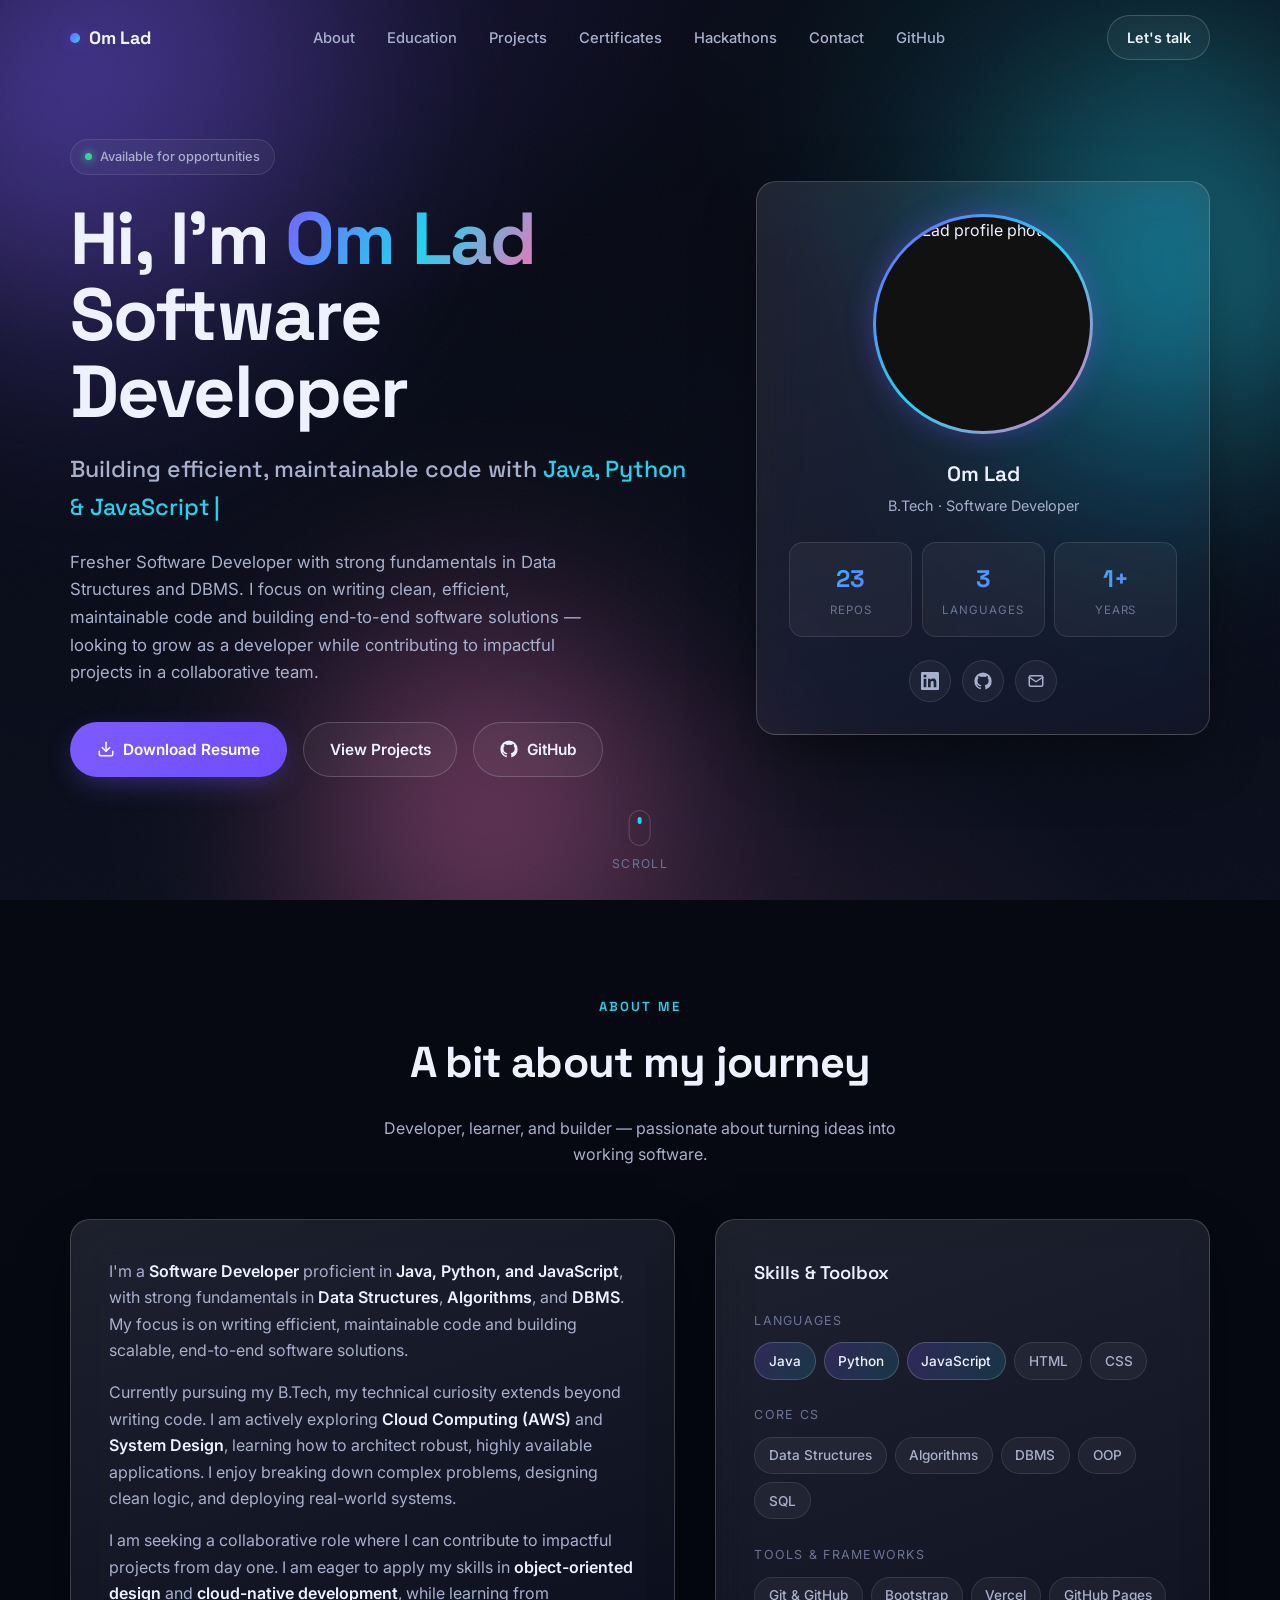
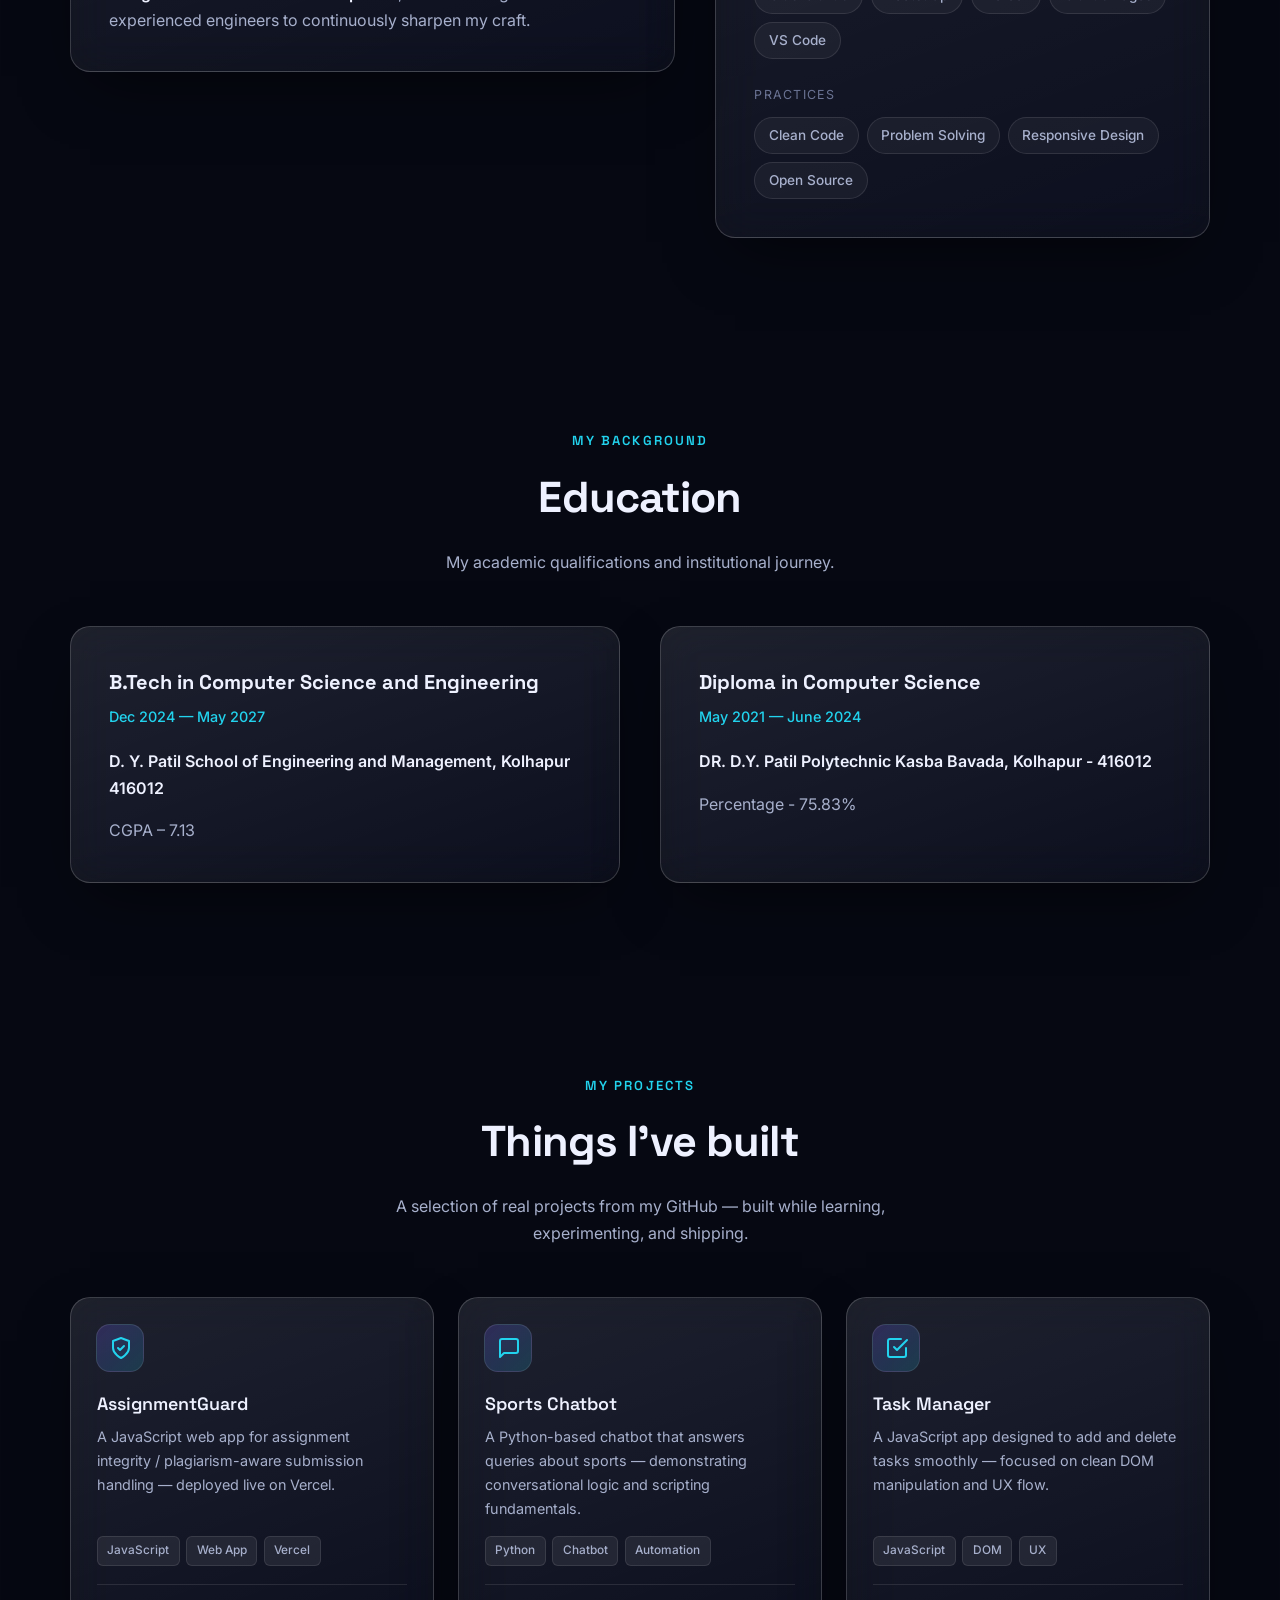
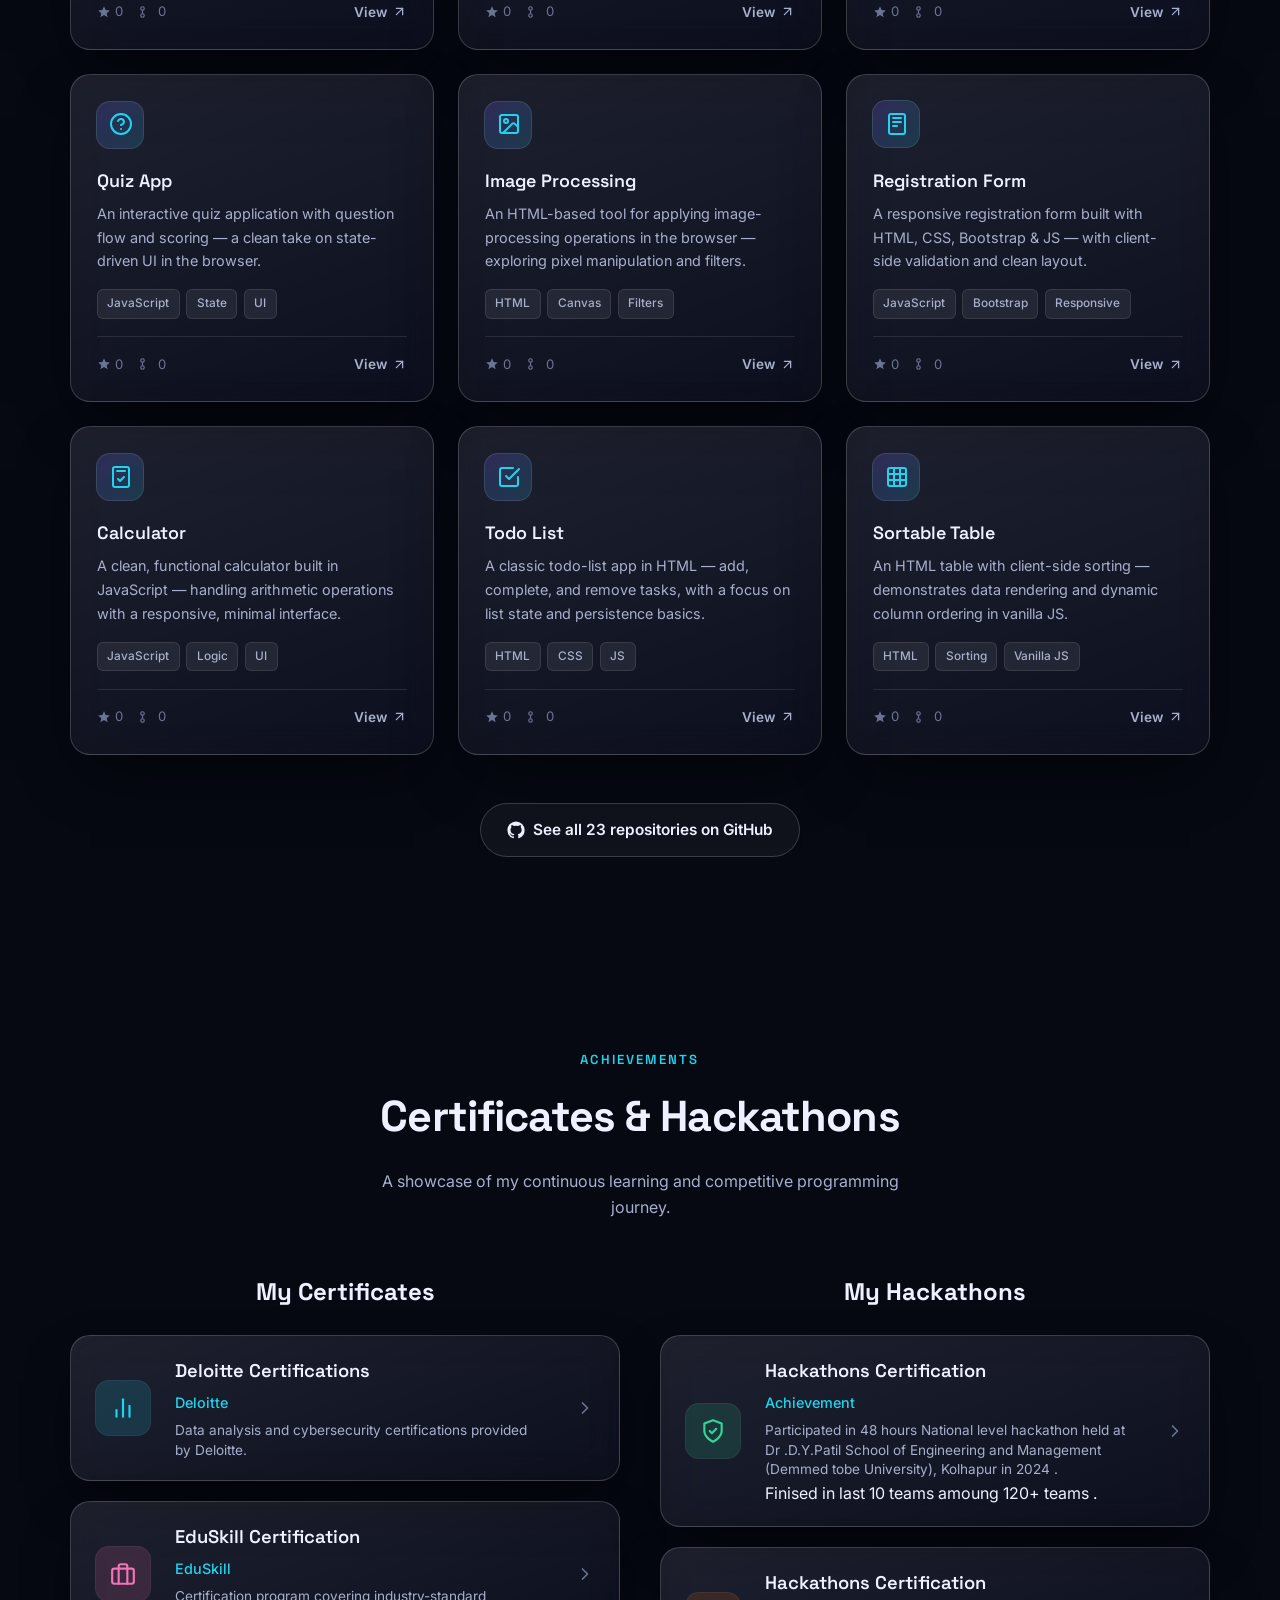
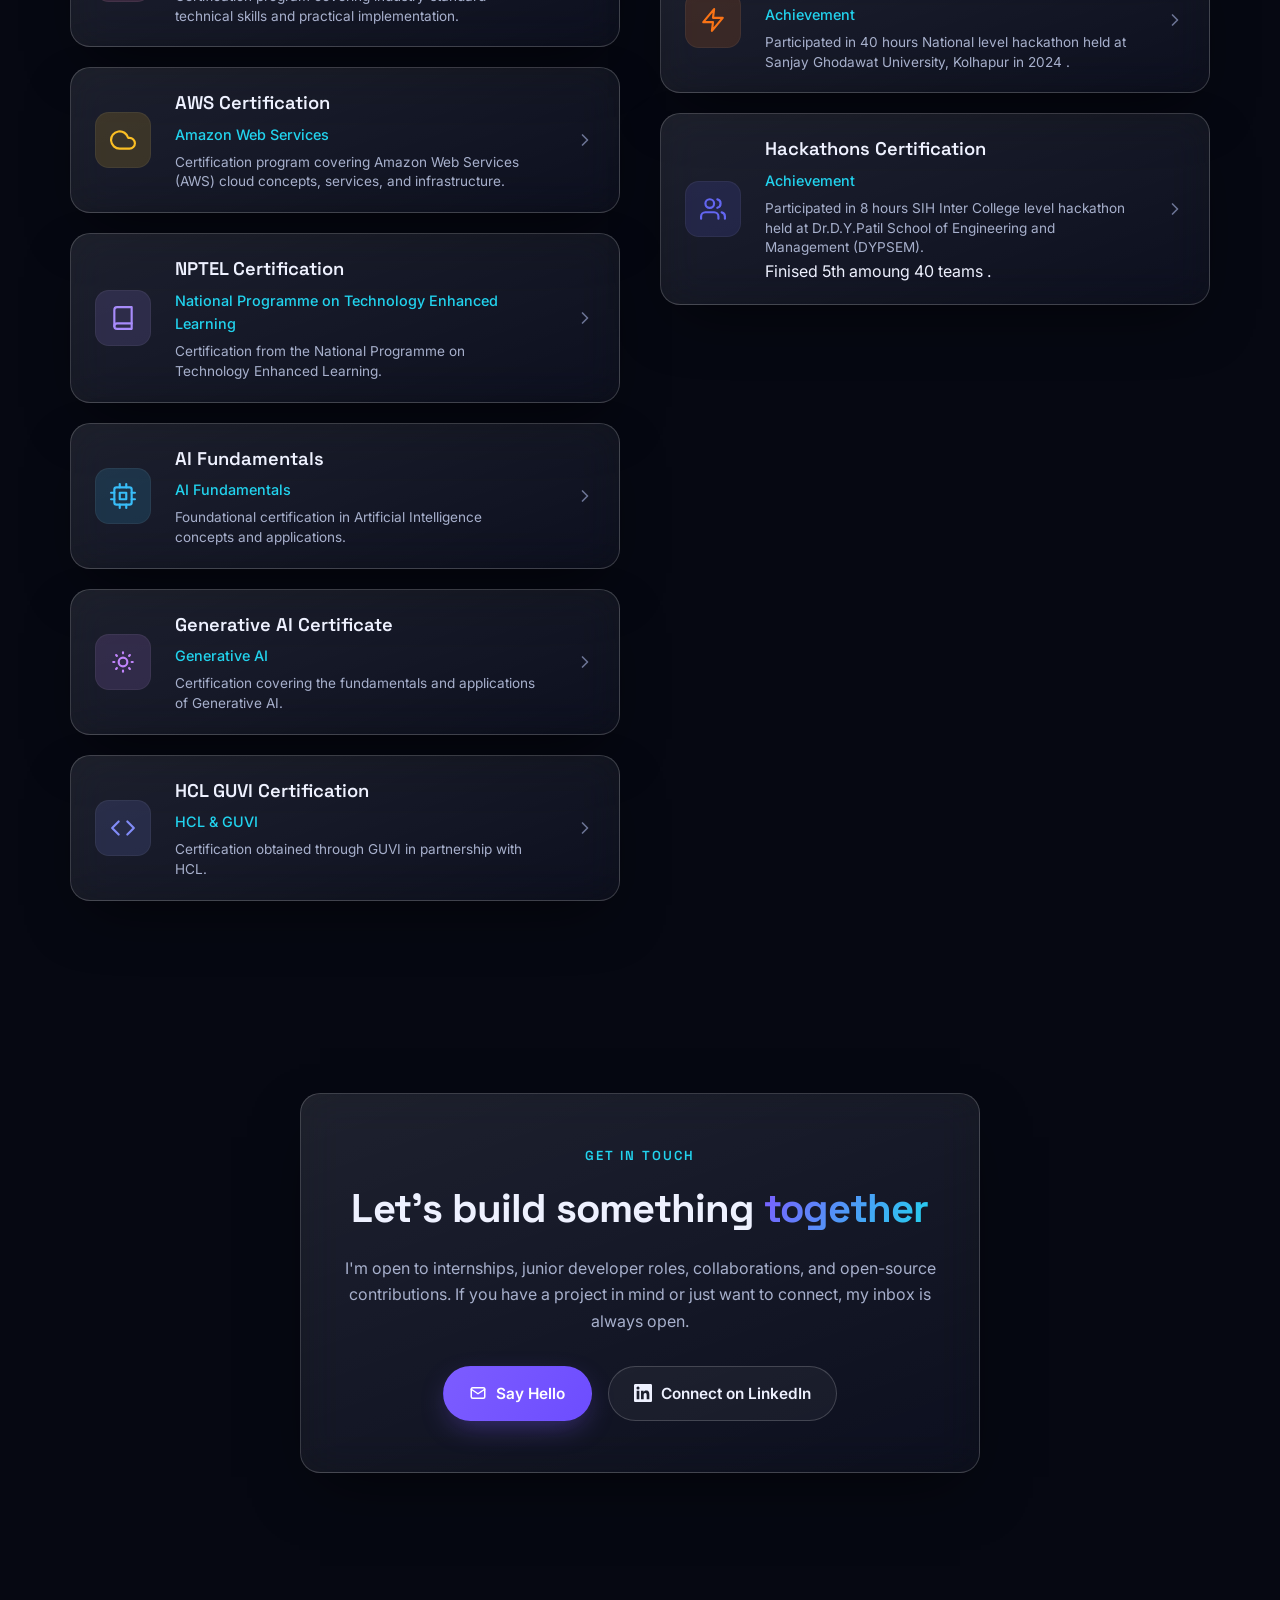
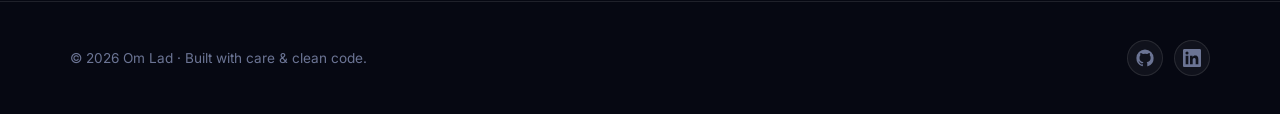
==== index.html @ 476bfa57 "Update About section with cloud and system design keywords" ====
<!DOCTYPE html>
<html lang="en">

<head>
  <meta charset="UTF-8">
  <meta name="viewport" content="width=device-width, initial-scale=1.0">
  <title>Om Lad — Software Developer</title>
  <meta name="description"
    content="Om Lad — Fresher Software Developer proficient in Java, Python, and JavaScript. Building efficient, maintainable software solutions.">
  <!-- Open Graph / Social Media Meta Tags -->
  <meta property="og:title" content="Om Lad — Software Developer">
  <meta property="og:description" content="Fresher Software Developer proficient in Java, Python, and JavaScript.">
  <meta property="og:image" content="https://raw.githubusercontent.com/omlad30/omlad30.github.io/main/preview.png">
  <meta property="og:url" content="https://omlad30.github.io">
  <meta name="twitter:card" content="summary_large_image">
  <link rel="preconnect" href="https://fonts.googleapis.com">
  <link rel="preconnect" href="https://fonts.gstatic.com" crossorigin>
  <link
    href="https://fonts.googleapis.com/css2?family=Space+Grotesk:wght@400;500;600;700&family=Inter:wght@300;400;500;600&display=swap"
    rel="stylesheet">
  <link rel="stylesheet" href="style.css">
</head>

<body>

  <div class="bg-fx" aria-hidden="true">
    <span class="blob b1"></span>
    <span class="blob b2"></span>
    <span class="blob b3"></span>
  </div>
  <div class="grain" aria-hidden="true"></div>

  <!-- ===== Nav ===== -->
  <header class="nav" id="nav">
    <div class="wrap nav-inner">
      <a href="#hero" class="brand"><span class="dot"></span>Om Lad</a>
      <nav class="links" id="navLinks">
        <a href="#about">About</a>
        <a href="#education">Education</a>
        <a href="#projects">Projects</a>
        <a href="#certificates">Certificates</a>
        <a href="#hackathons">Hackathons</a>
        <a href="#contact">Contact</a>
        <a href="https://github.com/omlad30" target="_blank" rel="noopener">GitHub</a>
      </nav>
      <a href="#contact" class="btn-resume">Let's talk</a>
      <button class="burger" id="burger" aria-label="Toggle menu" aria-expanded="false">
        <span></span><span></span><span></span>
      </button>
    </div>
  </header>

  <!-- ===== Hero ===== -->
  <section class="hero" id="hero">
    <div class="wrap hero-grid">
      <div class="hero-text reveal">
        <span class="pill"><span class="live"></span> Available for opportunities</span>
        <h1>Hi, I'm <span class="grad">Om Lad</span><br>Software Developer</h1>
        <p class="role">Building efficient, maintainable code with <span class="typed">Java, Python & JavaScript</span>
        </p>
        <p class="bio">Fresher Software Developer with strong fundamentals in Data Structures and DBMS. I focus on
          writing clean, efficient, maintainable code and building end-to-end software solutions — looking to grow as a
          developer while contributing to impactful projects in a collaborative team.</p>
        <div class="cta-row">
          <!-- Download Resume Button -->
          <a href="./images/OM LAD.pdf" download="Om_Lad_Resume.pdf" class="btn btn-primary">
            <svg viewBox="0 0 24 24" fill="none" stroke="currentColor" stroke-width="2" stroke-linecap="round"
              stroke-linejoin="round">
              <path d="M21 15v4a2 2 0 0 1-2 2H5a2 2 0 0 1-2-2v-4" />
              <polyline points="7 10 12 15 17 10" />
              <line x1="12" y1="15" x2="12" y2="3" />
            </svg>
            Download Resume
          </a>
          <a href="#projects" class="btn btn-ghost">
            View Projects
          </a>
          <a href="https://github.com/omlad30" target="_blank" rel="noopener" class="btn btn-ghost">
            <svg viewBox="0 0 24 24" fill="currentColor">
              <path
                d="M12 .5A11.5 11.5 0 0 0 .5 12 11.5 11.5 0 0 0 8.36 23c.58.1.79-.25.79-.56v-2c-3.2.7-3.88-1.37-3.88-1.37-.53-1.34-1.3-1.7-1.3-1.7-1.06-.72.08-.71.08-.71 1.17.08 1.78 1.2 1.78 1.2 1.04 1.78 2.73 1.27 3.4.97.1-.75.4-1.27.73-1.56-2.55-.29-5.24-1.28-5.24-5.7 0-1.26.45-2.29 1.2-3.1-.12-.29-.52-1.46.11-3.05 0 0 .97-.31 3.18 1.18a11 11 0 0 1 5.8 0c2.2-1.5 3.17-1.18 3.17-1.18.63 1.59.23 2.76.11 3.05.75.81 1.2 1.84 1.2 3.1 0 4.43-2.69 5.41-5.25 5.69.41.36.78 1.06.78 2.14v3.17c0 .31.21.67.8.56A11.5 11.5 0 0 0 23.5 12 11.5 11.5 0 0 0 12 .5Z" />
            </svg>
            GitHub
          </a>
        </div>
      </div>

      <div class="hero-card reveal d2">
        <div class="glass-card">
          <div class="avatar-wrap">
            <img src="https://avatars.githubusercontent.com/u/195067551?v=4" alt="Om Lad profile photo" loading="eager">
          </div>
          <div class="name">Om Lad</div>
          <div class="title">B.Tech · Software Developer</div>
          <div class="stats">
            <div class="stat">
              <div class="num">23</div>
              <div class="lbl">Repos</div>
            </div>
            <div class="stat">
              <div class="num">3</div>
              <div class="lbl">Languages</div>
            </div>
            <div class="stat">
              <div class="num">1+</div>
              <div class="lbl">Years</div>
            </div>
          </div>
          <div class="socials">
            <a class="soc" href="https://linkedin.com/in/om-lad" target="_blank" rel="noopener" aria-label="LinkedIn">
              <svg viewBox="0 0 24 24" fill="currentColor">
                <path
                  d="M20.45 20.45h-3.55v-5.57c0-1.33-.02-3.04-1.85-3.04-1.85 0-2.13 1.45-2.13 2.94v5.67H9.36V9h3.41v1.56h.05c.47-.9 1.64-1.85 3.37-1.85 3.6 0 4.27 2.37 4.27 5.45v6.29ZM5.34 7.43a2.06 2.06 0 1 1 0-4.12 2.06 2.06 0 0 1 0 4.12ZM7.12 20.45H3.56V9h3.56v11.45ZM22.22 0H1.77C.8 0 0 .78 0 1.74v20.52C0 23.22.8 24 1.77 24h20.45c.98 0 1.78-.78 1.78-1.74V1.74C24 .78 23.2 0 22.22 0Z" />
              </svg>
            </a>
            <a class="soc" href="https://github.com/omlad30" target="_blank" rel="noopener" aria-label="GitHub">
              <svg viewBox="0 0 24 24" fill="currentColor">
                <path
                  d="M12 .5A11.5 11.5 0 0 0 .5 12 11.5 11.5 0 0 0 8.36 23c.58.1.79-.25.79-.56v-2c-3.2.7-3.88-1.37-3.88-1.37-.53-1.34-1.3-1.7-1.3-1.7-1.06-.72.08-.71.08-.71 1.17.08 1.78 1.2 1.78 1.2 1.04 1.78 2.73 1.27 3.4.97.1-.75.4-1.27.73-1.56-2.55-.29-5.24-1.28-5.24-5.7 0-1.26.45-2.29 1.2-3.1-.12-.29-.52-1.46.11-3.05 0 0 .97-.31 3.18 1.18a11 11 0 0 1 5.8 0c2.2-1.5 3.17-1.18 3.17-1.18.63 1.59.23 2.76.11 3.05.75.81 1.2 1.84 1.2 3.1 0 4.43-2.69 5.41-5.25 5.69.41.36.78 1.06.78 2.14v3.17c0 .31.21.67.8.56A11.5 11.5 0 0 0 23.5 12 11.5 11.5 0 0 0 12 .5Z" />
              </svg>
            </a>
            <a class="soc" href="mailto:hello@omlad.dev" aria-label="Email">
              <svg viewBox="0 0 24 24" fill="none" stroke="currentColor" stroke-width="2" stroke-linecap="round"
                stroke-linejoin="round">
                <rect x="3" y="5" width="18" height="14" rx="2" />
                <path d="m3 7 9 6 9-6" />
              </svg>
            </a>
          </div>
        </div>
      </div>
    </div>

    <div class="scroll-cue" aria-hidden="true">
      <div class="mouse"></div>
      <span>Scroll</span>
    </div>
  </section>

  <!-- ===== About ===== -->
  <section id="about">
    <div class="wrap">
      <div class="sec-head reveal">
        <div class="sec-tag">About Me</div>
        <h2 class="sec-title">A bit about my journey</h2>
        <p class="sec-sub">Developer, learner, and builder — passionate about turning ideas into working software.</p>
      </div>
      <div class="about-grid">
        <div class="glass-card about-card reveal d1">
          <p>I'm a <strong>Software Developer</strong> proficient in <strong>Java, Python, and
              JavaScript</strong>, with strong fundamentals in <strong>Data Structures</strong>,
            <strong>Algorithms</strong>, and <strong>DBMS</strong>. My focus is on writing efficient, maintainable code
            and building scalable, end-to-end software solutions.
          </p>
          <p>Currently pursuing my B.Tech, my technical curiosity extends beyond writing code. I am actively exploring
            <strong>Cloud Computing (AWS)</strong> and <strong>System Design</strong>, learning how to architect robust,
            highly available applications. I enjoy breaking down complex problems, designing clean logic, and deploying
            real-world systems.
          </p>
          <p>I am seeking a collaborative role where I can contribute to impactful projects from day one. I am eager to
            apply my skills in <strong>object-oriented design</strong> and <strong>cloud-native development</strong>,
            while learning from experienced engineers to continuously sharpen my craft.
          </p>
        </div>
        <div class="glass-card skills-panel reveal d2">
          <h3>Skills & Toolbox</h3>
          <div class="skill-group">
            <div class="glabel">Languages</div>
            <div class="chips">
              <span class="chip hl">Java</span>
              <span class="chip hl">Python</span>
              <span class="chip hl">JavaScript</span>
              <span class="chip">HTML</span>
              <span class="chip">CSS</span>
            </div>
          </div>
          <div class="skill-group">
            <div class="glabel">Core CS</div>
            <div class="chips">
              <span class="chip">Data Structures</span>
              <span class="chip">Algorithms</span>
              <span class="chip">DBMS</span>
              <span class="chip">OOP</span>
              <span class="chip">SQL</span>
            </div>
          </div>
          <div class="skill-group">
            <div class="glabel">Tools & Frameworks</div>
            <div class="chips">
              <span class="chip">Git & GitHub</span>
              <span class="chip">Bootstrap</span>
              <span class="chip">Vercel</span>
              <span class="chip">GitHub Pages</span>
              <span class="chip">VS Code</span>
            </div>
          </div>
          <div class="skill-group">
            <div class="glabel">Practices</div>
            <div class="chips">
              <span class="chip">Clean Code</span>
              <span class="chip">Problem Solving</span>
              <span class="chip">Responsive Design</span>
              <span class="chip">Open Source</span>
            </div>
          </div>
        </div>
      </div>
    </div>
  </section>

  <!-- ===== Education ===== -->
  <section id="education">
    <div class="wrap">
      <div class="sec-head reveal">
        <div class="sec-tag">My Background</div>
        <h2 class="sec-title">Education</h2>
        <p class="sec-sub">My academic qualifications and institutional journey.</p>
      </div>
      <div class="edu-grid">
        <div class="glass-card about-card edu-card reveal d1">
          <h3>B.Tech in Computer Science and Engineering</h3>
          <div class="edu-date">Dec 2024 — May 2027</div>
          <p><strong>D. Y. Patil School of Engineering and Management, Kolhapur 416012</strong></p>
          <p>CGPA – 7.13</p>
        </div>
        <div class="glass-card about-card edu-card reveal d2">
          <h3>Diploma in Computer Science</h3>
          <div class="edu-date">May 2021 — June 2024</div>
          <p><strong>DR. D.Y. Patil Polytechnic Kasba Bavada, Kolhapur - 416012</strong></p>
          <p>Percentage - 75.83%</p>
        </div>
      </div>
    </div>
  </section>

  <!-- ===== Projects ===== -->
  <section id="projects">
    <div class="wrap">
      <div class="sec-head reveal">
        <div class="sec-tag">My Projects</div>
        <h2 class="sec-title">Things I've built</h2>
        <p class="sec-sub">A selection of real projects from my GitHub — built while learning, experimenting, and
          shipping.</p>
      </div>

      <div class="proj-grid" id="projGrid">



        <article class="glass-card proj-card reveal d2">
          <div class="proj-icon"><svg viewBox="0 0 24 24" fill="none" stroke="currentColor" stroke-width="2"
              stroke-linecap="round" stroke-linejoin="round">
              <path d="M12 22s8-4 8-10V5l-8-3-8 3v7c0 6 8 10 8 10z" />
              <path d="m9 12 2 2 4-4" />
            </svg></div>
          <h3 class="proj-name">AssignmentGuard</h3>
          <p class="proj-desc">A JavaScript web app for assignment integrity / plagiarism-aware submission handling —
            deployed live on Vercel.</p>
          <div class="proj-tags"><span class="proj-tag">JavaScript</span><span class="proj-tag">Web App</span><span
              class="proj-tag">Vercel</span></div>
          <div class="proj-foot">
            <div class="proj-meta"><span><svg viewBox="0 0 24 24" fill="currentColor">
                  <path d="M12 17.27 18.18 21l-1.64-7.03L22 9.24l-7.19-.61L12 2 9.19 8.63 2 9.24l5.46 4.73L5.82 21z" />
                </svg>0</span><span><svg viewBox="0 0 24 24" fill="none" stroke="currentColor" stroke-width="2">
                  <circle cx="6" cy="6" r="3" />
                  <circle cx="6" cy="18" r="3" />
                  <path d="M6 9v6" />
                </svg>0</span></div>
            <a class="proj-link" href="https://assignmetgurd.vercel.app/" target="_blank" rel="noopener">View <svg
                viewBox="0 0 24 24" fill="none" stroke="currentColor" stroke-width="2" stroke-linecap="round"
                stroke-linejoin="round">
                <path d="M7 17 17 7" />
                <path d="M7 7h10v10" />
              </svg></a>
          </div>
        </article>

        <article class="glass-card proj-card reveal d1">
          <div class="proj-icon"><svg viewBox="0 0 24 24" fill="none" stroke="currentColor" stroke-width="2"
              stroke-linecap="round" stroke-linejoin="round">
              <path d="M21 15a2 2 0 0 1-2 2H7l-4 4V5a2 2 0 0 1 2-2h14a2 2 0 0 1 2 2z" />
            </svg></div>
          <h3 class="proj-name">Sports Chatbot</h3>
          <p class="proj-desc">A Python-based chatbot that answers queries about sports — demonstrating conversational
            logic and scripting fundamentals.</p>
          <div class="proj-tags"><span class="proj-tag">Python</span><span class="proj-tag">Chatbot</span><span
              class="proj-tag">Automation</span></div>
          <div class="proj-foot">
            <div class="proj-meta"><span><svg viewBox="0 0 24 24" fill="currentColor">
                  <path d="M12 17.27 18.18 21l-1.64-7.03L22 9.24l-7.19-.61L12 2 9.19 8.63 2 9.24l5.46 4.73L5.82 21z" />
                </svg>0</span><span><svg viewBox="0 0 24 24" fill="none" stroke="currentColor" stroke-width="2">
                  <circle cx="6" cy="6" r="3" />
                  <circle cx="6" cy="18" r="3" />
                  <path d="M6 9v6" />
                </svg>0</span></div>
            <a class="proj-link" href="https://github.com/omlad30/Sports_Chatboat" target="_blank" rel="noopener">View
              <svg viewBox="0 0 24 24" fill="none" stroke="currentColor" stroke-width="2" stroke-linecap="round"
                stroke-linejoin="round">
                <path d="M7 17 17 7" />
                <path d="M7 7h10v10" />
              </svg></a>
          </div>
        </article>

        <article class="glass-card proj-card reveal d3">
          <div class="proj-icon"><svg viewBox="0 0 24 24" fill="none" stroke="currentColor" stroke-width="2"
              stroke-linecap="round" stroke-linejoin="round">
              <path d="M9 11l3 3L22 4" />
              <path d="M21 12v7a2 2 0 0 1-2 2H5a2 2 0 0 1-2-2V5a2 2 0 0 1 2-2h11" />
            </svg></div>
          <h3 class="proj-name">Task Manager</h3>
          <p class="proj-desc">A JavaScript app designed to add and delete tasks smoothly — focused on clean DOM
            manipulation and UX flow.</p>
          <div class="proj-tags"><span class="proj-tag">JavaScript</span><span class="proj-tag">DOM</span><span
              class="proj-tag">UX</span></div>
          <div class="proj-foot">
            <div class="proj-meta"><span><svg viewBox="0 0 24 24" fill="currentColor">
                  <path d="M12 17.27 18.18 21l-1.64-7.03L22 9.24l-7.19-.61L12 2 9.19 8.63 2 9.24l5.46 4.73L5.82 21z" />
                </svg>0</span><span><svg viewBox="0 0 24 24" fill="none" stroke="currentColor" stroke-width="2">
                  <circle cx="6" cy="6" r="3" />
                  <circle cx="6" cy="18" r="3" />
                  <path d="M6 9v6" />
                </svg>0</span></div>
            <a class="proj-link" href="https://github.com/omlad30/Task-Manager" target="_blank" rel="noopener">View <svg
                viewBox="0 0 24 24" fill="none" stroke="currentColor" stroke-width="2" stroke-linecap="round"
                stroke-linejoin="round">
                <path d="M7 17 17 7" />
                <path d="M7 7h10v10" />
              </svg></a>
          </div>
        </article>

        <article class="glass-card proj-card reveal d1">
          <div class="proj-icon"><svg viewBox="0 0 24 24" fill="none" stroke="currentColor" stroke-width="2"
              stroke-linecap="round" stroke-linejoin="round">
              <circle cx="12" cy="12" r="10" />
              <path d="M9.09 9a3 3 0 0 1 5.83 1c0 2-3 3-3 3" />
              <path d="M12 17h.01" />
            </svg></div>
          <h3 class="proj-name">Quiz App</h3>
          <p class="proj-desc">An interactive quiz application with question flow and scoring — a clean take on
            state-driven UI in the browser.</p>
          <div class="proj-tags"><span class="proj-tag">JavaScript</span><span class="proj-tag">State</span><span
              class="proj-tag">UI</span></div>
          <div class="proj-foot">
            <div class="proj-meta"><span><svg viewBox="0 0 24 24" fill="currentColor">
                  <path d="M12 17.27 18.18 21l-1.64-7.03L22 9.24l-7.19-.61L12 2 9.19 8.63 2 9.24l5.46 4.73L5.82 21z" />
                </svg>0</span><span><svg viewBox="0 0 24 24" fill="none" stroke="currentColor" stroke-width="2">
                  <circle cx="6" cy="6" r="3" />
                  <circle cx="6" cy="18" r="3" />
                  <path d="M6 9v6" />
                </svg>0</span></div>
            <a class="proj-link" href="https://github.com/omlad30/Quiz-App" target="_blank" rel="noopener">View <svg
                viewBox="0 0 24 24" fill="none" stroke="currentColor" stroke-width="2" stroke-linecap="round"
                stroke-linejoin="round">
                <path d="M7 17 17 7" />
                <path d="M7 7h10v10" />
              </svg></a>
          </div>
        </article>

        <article class="glass-card proj-card reveal d2">
          <div class="proj-icon"><svg viewBox="0 0 24 24" fill="none" stroke="currentColor" stroke-width="2"
              stroke-linecap="round" stroke-linejoin="round">
              <rect x="3" y="3" width="18" height="18" rx="2" />
              <circle cx="9" cy="9" r="2" />
              <path d="m21 15-3.09-3.09a2 2 0 0 0-2.82 0L6 21" />
            </svg></div>
          <h3 class="proj-name">Image Processing</h3>
          <p class="proj-desc">An HTML-based tool for applying image-processing operations in the browser — exploring
            pixel manipulation and filters.</p>
          <div class="proj-tags"><span class="proj-tag">HTML</span><span class="proj-tag">Canvas</span><span
              class="proj-tag">Filters</span></div>
          <div class="proj-foot">
            <div class="proj-meta"><span><svg viewBox="0 0 24 24" fill="currentColor">
                  <path d="M12 17.27 18.18 21l-1.64-7.03L22 9.24l-7.19-.61L12 2 9.19 8.63 2 9.24l5.46 4.73L5.82 21z" />
                </svg>0</span><span><svg viewBox="0 0 24 24" fill="none" stroke="currentColor" stroke-width="2">
                  <circle cx="6" cy="6" r="3" />
                  <circle cx="6" cy="18" r="3" />
                  <path d="M6 9v6" />
                </svg>0</span></div>
            <a class="proj-link" href="https://github.com/omlad30/Image-processing" target="_blank" rel="noopener">View
              <svg viewBox="0 0 24 24" fill="none" stroke="currentColor" stroke-width="2" stroke-linecap="round"
                stroke-linejoin="round">
                <path d="M7 17 17 7" />
                <path d="M7 7h10v10" />
              </svg></a>
          </div>
        </article>

        <article class="glass-card proj-card reveal d3">
          <div class="proj-icon"><svg viewBox="0 0 24 24" fill="none" stroke="currentColor" stroke-width="2"
              stroke-linecap="round" stroke-linejoin="round">
              <rect x="4" y="2" width="16" height="20" rx="2" />
              <line x1="8" y1="6" x2="16" y2="6" />
              <line x1="8" y1="10" x2="16" y2="10" />
              <line x1="8" y1="14" x2="12" y2="14" />
            </svg></div>
          <h3 class="proj-name">Registration Form</h3>
          <p class="proj-desc">A responsive registration form built with HTML, CSS, Bootstrap & JS — with client-side
            validation and clean layout.</p>
          <div class="proj-tags"><span class="proj-tag">JavaScript</span><span class="proj-tag">Bootstrap</span><span
              class="proj-tag">Responsive</span></div>
          <div class="proj-foot">
            <div class="proj-meta"><span><svg viewBox="0 0 24 24" fill="currentColor">
                  <path d="M12 17.27 18.18 21l-1.64-7.03L22 9.24l-7.19-.61L12 2 9.19 8.63 2 9.24l5.46 4.73L5.82 21z" />
                </svg>0</span><span><svg viewBox="0 0 24 24" fill="none" stroke="currentColor" stroke-width="2">
                  <circle cx="6" cy="6" r="3" />
                  <circle cx="6" cy="18" r="3" />
                  <path d="M6 9v6" />
                </svg>0</span></div>
            <a class="proj-link" href="https://github.com/omlad30/-Registration-Form" target="_blank"
              rel="noopener">View <svg viewBox="0 0 24 24" fill="none" stroke="currentColor" stroke-width="2"
                stroke-linecap="round" stroke-linejoin="round">
                <path d="M7 17 17 7" />
                <path d="M7 7h10v10" />
              </svg></a>
          </div>
        </article>

        <article class="glass-card proj-card reveal d1">
          <div class="proj-icon"><svg viewBox="0 0 24 24" fill="none" stroke="currentColor" stroke-width="2"
              stroke-linecap="round" stroke-linejoin="round">
              <rect x="4" y="2" width="16" height="20" rx="2" />
              <line x1="8" y1="6" x2="16" y2="6" />
              <path d="M9 14l2 2 4-4" />
            </svg></div>
          <h3 class="proj-name">Calculator</h3>
          <p class="proj-desc">A clean, functional calculator built in JavaScript — handling arithmetic operations with
            a responsive, minimal interface.</p>
          <div class="proj-tags"><span class="proj-tag">JavaScript</span><span class="proj-tag">Logic</span><span
              class="proj-tag">UI</span></div>
          <div class="proj-foot">
            <div class="proj-meta"><span><svg viewBox="0 0 24 24" fill="currentColor">
                  <path d="M12 17.27 18.18 21l-1.64-7.03L22 9.24l-7.19-.61L12 2 9.19 8.63 2 9.24l5.46 4.73L5.82 21z" />
                </svg>0</span><span><svg viewBox="0 0 24 24" fill="none" stroke="currentColor" stroke-width="2">
                  <circle cx="6" cy="6" r="3" />
                  <circle cx="6" cy="18" r="3" />
                  <path d="M6 9v6" />
                </svg>0</span></div>
            <a class="proj-link" href="https://github.com/omlad30/Calculator" target="_blank" rel="noopener">View <svg
                viewBox="0 0 24 24" fill="none" stroke="currentColor" stroke-width="2" stroke-linecap="round"
                stroke-linejoin="round">
                <path d="M7 17 17 7" />
                <path d="M7 7h10v10" />
              </svg></a>
          </div>
        </article>

        <article class="glass-card proj-card reveal d2">
          <div class="proj-icon"><svg viewBox="0 0 24 24" fill="none" stroke="currentColor" stroke-width="2"
              stroke-linecap="round" stroke-linejoin="round">
              <path d="M9 11l3 3L22 4" />
              <path d="M21 12v7a2 2 0 0 1-2 2H5a2 2 0 0 1-2-2V5a2 2 0 0 1 2-2h11" />
            </svg></div>
          <h3 class="proj-name">Todo List</h3>
          <p class="proj-desc">A classic todo-list app in HTML — add, complete, and remove tasks, with a focus on list
            state and persistence basics.</p>
          <div class="proj-tags"><span class="proj-tag">HTML</span><span class="proj-tag">CSS</span><span
              class="proj-tag">JS</span></div>
          <div class="proj-foot">
            <div class="proj-meta"><span><svg viewBox="0 0 24 24" fill="currentColor">
                  <path d="M12 17.27 18.18 21l-1.64-7.03L22 9.24l-7.19-.61L12 2 9.19 8.63 2 9.24l5.46 4.73L5.82 21z" />
                </svg>0</span><span><svg viewBox="0 0 24 24" fill="none" stroke="currentColor" stroke-width="2">
                  <circle cx="6" cy="6" r="3" />
                  <circle cx="6" cy="18" r="3" />
                  <path d="M6 9v6" />
                </svg>0</span></div>
            <a class="proj-link" href="https://github.com/omlad30/Todo-List" target="_blank" rel="noopener">View <svg
                viewBox="0 0 24 24" fill="none" stroke="currentColor" stroke-width="2" stroke-linecap="round"
                stroke-linejoin="round">
                <path d="M7 17 17 7" />
                <path d="M7 7h10v10" />
              </svg></a>
          </div>
        </article>

        <article class="glass-card proj-card reveal d3">
          <div class="proj-icon"><svg viewBox="0 0 24 24" fill="none" stroke="currentColor" stroke-width="2"
              stroke-linecap="round" stroke-linejoin="round">
              <rect x="3" y="3" width="18" height="18" rx="2" />
              <path d="M3 9h18" />
              <path d="M3 15h18" />
              <path d="M9 3v18" />
              <path d="M15 3v18" />
            </svg></div>
          <h3 class="proj-name">Sortable Table</h3>
          <p class="proj-desc">An HTML table with client-side sorting — demonstrates data rendering and dynamic column
            ordering in vanilla JS.</p>
          <div class="proj-tags"><span class="proj-tag">HTML</span><span class="proj-tag">Sorting</span><span
              class="proj-tag">Vanilla JS</span></div>
          <div class="proj-foot">
            <div class="proj-meta"><span><svg viewBox="0 0 24 24" fill="currentColor">
                  <path d="M12 17.27 18.18 21l-1.64-7.03L22 9.24l-7.19-.61L12 2 9.19 8.63 2 9.24l5.46 4.73L5.82 21z" />
                </svg>0</span><span><svg viewBox="0 0 24 24" fill="none" stroke="currentColor" stroke-width="2">
                  <circle cx="6" cy="6" r="3" />
                  <circle cx="6" cy="18" r="3" />
                  <path d="M6 9v6" />
                </svg>0</span></div>
            <a class="proj-link" href="https://github.com/omlad30/Table" target="_blank" rel="noopener">View <svg
                viewBox="0 0 24 24" fill="none" stroke="currentColor" stroke-width="2" stroke-linecap="round"
                stroke-linejoin="round">
                <path d="M7 17 17 7" />
                <path d="M7 7h10v10" />
              </svg></a>
          </div>
        </article>

      </div>

      <div class="more-cta reveal">
        <a href="https://github.com/omlad30?tab=repositories" target="_blank" rel="noopener" class="btn btn-ghost">
          <svg viewBox="0 0 24 24" fill="currentColor">
            <path
              d="M12 .5A11.5 11.5 0 0 0 .5 12 11.5 11.5 0 0 0 8.36 23c.58.1.79-.25.79-.56v-2c-3.2.7-3.88-1.37-3.88-1.37-.53-1.34-1.3-1.7-1.3-1.7-1.06-.72.08-.71.08-.71 1.17.08 1.78 1.2 1.78 1.2 1.04 1.78 2.73 1.27 3.4.97.1-.75.4-1.27.73-1.56-2.55-.29-5.24-1.28-5.24-5.7 0-1.26.45-2.29 1.2-3.1-.12-.29-.52-1.46.11-3.05 0 0 .97-.31 3.18 1.18a11 11 0 0 1 5.8 0c2.2-1.5 3.17-1.18 3.17-1.18.63 1.59.23 2.76.11 3.05.75.81 1.2 1.84 1.2 3.1 0 4.43-2.69 5.41-5.25 5.69.41.36.78 1.06.78 2.14v3.17c0 .31.21.67.8.56A11.5 11.5 0 0 0 23.5 12 11.5 11.5 0 0 0 12 .5Z" />
          </svg>
          See all 23 repositories on GitHub
        </a>
      </div>
    </div>
  </section>

  <!-- ===== Achievements ===== -->
  <section id="achievements">
    <div class="wrap">
      <div class="sec-head reveal">
        <div class="sec-tag">Achievements</div>
        <h2 class="sec-title">Certificates & <span class="grad">Hackathons</span></h2>
        <p class="sec-sub">A showcase of my continuous learning and competitive programming journey.</p>
      </div>

      <div class="edu-grid">

        <!-- Certificates Column -->
        <div id="certificates">
          <h3
            style="font-family: var(--font-display); font-size: 1.5rem; margin-bottom: 1.5rem; color: var(--text); text-align: center;">
            My Certificates</h3>
          <div class="cert-list" id="certGrid" style="max-width: 100%;">

            <div class="cert-card glass-card reveal d1" data-title="Deloitte Certifications"
              data-src="images/Deloitte.png,images/Deloitte-Cyber.png">
              <div class="cert-icon-wrap" style="--icon-bg: rgba(34, 211, 238, 0.15); --icon-color: #22d3ee;">
                <svg viewBox="0 0 24 24" fill="none" stroke="currentColor" stroke-width="2" stroke-linecap="round"
                  stroke-linejoin="round">
                  <line x1="18" y1="20" x2="18" y2="10"></line>
                  <line x1="12" y1="20" x2="12" y2="4"></line>
                  <line x1="6" y1="20" x2="6" y2="14"></line>
                </svg>
              </div>
              <div class="cert-info">
                <h3 class="cert-name">Deloitte Certifications</h3>
                <div class="cert-issuer">Deloitte</div>
                <p class="cert-description">Data analysis and cybersecurity certifications provided by Deloitte.</p>
              </div>
              <div class="cert-action">
                <svg viewBox="0 0 24 24" fill="none" stroke="currentColor" stroke-width="2" stroke-linecap="round"
                  stroke-linejoin="round">
                  <polyline points="9 18 15 12 9 6"></polyline>
                </svg>
              </div>
            </div>

            <div class="cert-card glass-card reveal d2" data-title="EduSkill Certification"
              data-src="images/Eduskill.png">
              <div class="cert-icon-wrap" style="--icon-bg: rgba(244, 114, 182, 0.15); --icon-color: #f472b6;">
                <svg viewBox="0 0 24 24" fill="none" stroke="currentColor" stroke-width="2" stroke-linecap="round"
                  stroke-linejoin="round">
                  <rect x="2" y="7" width="20" height="14" rx="2" ry="2"></rect>
                  <path d="M16 21V5a2 2 0 0 0-2-2h-4a2 2 0 0 0-2 2v16"></path>
                </svg>
              </div>
              <div class="cert-info">
                <h3 class="cert-name">EduSkill Certification</h3>
                <div class="cert-issuer">EduSkill</div>
                <p class="cert-description">Certification program covering industry-standard technical skills and
                  practical
                  implementation.</p>
              </div>
              <div class="cert-action">
                <svg viewBox="0 0 24 24" fill="none" stroke="currentColor" stroke-width="2" stroke-linecap="round"
                  stroke-linejoin="round">
                  <polyline points="9 18 15 12 9 6"></polyline>
                </svg>
              </div>
            </div>

            <div class="cert-card glass-card reveal d3" data-title="AWS Certification" data-src="images/AWS.png">
              <div class="cert-icon-wrap" style="--icon-bg: rgba(251, 191, 36, 0.15); --icon-color: #fbbf24;">
                <svg viewBox="0 0 24 24" fill="none" stroke="currentColor" stroke-width="2" stroke-linecap="round"
                  stroke-linejoin="round">
                  <path d="M18 10h-1.26A8 8 0 1 0 9 20h9a5 5 0 0 0 0-10z"></path>
                </svg>
              </div>
              <div class="cert-info">
                <h3 class="cert-name">AWS Certification</h3>
                <div class="cert-issuer">Amazon Web Services</div>
                <p class="cert-description">Certification program covering Amazon Web Services (AWS) cloud concepts,
                  services, and infrastructure.</p>
              </div>
              <div class="cert-action">
                <svg viewBox="0 0 24 24" fill="none" stroke="currentColor" stroke-width="2" stroke-linecap="round"
                  stroke-linejoin="round">
                  <polyline points="9 18 15 12 9 6"></polyline>
                </svg>
              </div>
            </div>

            <div class="cert-card glass-card reveal d1" data-title="NPTEL Certification" data-src="images/NPTL.png">
              <div class="cert-icon-wrap" style="--icon-bg: rgba(167, 139, 250, 0.15); --icon-color: #a78bfa;">
                <svg viewBox="0 0 24 24" fill="none" stroke="currentColor" stroke-width="2" stroke-linecap="round"
                  stroke-linejoin="round">
                  <path d="M4 19.5A2.5 2.5 0 0 1 6.5 17H20"></path>
                  <path d="M6.5 2H20v20H6.5A2.5 2.5 0 0 1 4 19.5v-15A2.5 2.5 0 0 1 6.5 2z"></path>
                </svg>
              </div>
              <div class="cert-info">
                <h3 class="cert-name">NPTEL Certification</h3>
                <div class="cert-issuer">National Programme on Technology Enhanced Learning</div>
                <p class="cert-description">Certification from the National Programme on Technology Enhanced Learning.
                </p>
              </div>
              <div class="cert-action">
                <svg viewBox="0 0 24 24" fill="none" stroke="currentColor" stroke-width="2" stroke-linecap="round"
                  stroke-linejoin="round">
                  <polyline points="9 18 15 12 9 6"></polyline>
                </svg>
              </div>
            </div>

            <div class="cert-card glass-card reveal d2" data-title="AI Fundamentals"
              data-src="images/artificial-intelligence-fundamentals.png">
              <div class="cert-icon-wrap" style="--icon-bg: rgba(56, 189, 248, 0.15); --icon-color: #38bdf8;">
                <svg viewBox="0 0 24 24" fill="none" stroke="currentColor" stroke-width="2" stroke-linecap="round"
                  stroke-linejoin="round">
                  <rect x="4" y="4" width="16" height="16" rx="2" ry="2"></rect>
                  <rect x="9" y="9" width="6" height="6"></rect>
                  <line x1="9" y1="1" x2="9" y2="4"></line>
                  <line x1="15" y1="1" x2="15" y2="4"></line>
                  <line x1="9" y1="20" x2="9" y2="23"></line>
                  <line x1="15" y1="20" x2="15" y2="23"></line>
                  <line x1="20" y1="9" x2="23" y2="9"></line>
                  <line x1="20" y1="15" x2="23" y2="15"></line>
                  <line x1="1" y1="9" x2="4" y2="9"></line>
                  <line x1="1" y1="15" x2="4" y2="15"></line>
                </svg>
              </div>
              <div class="cert-info">
                <h3 class="cert-name">AI Fundamentals</h3>
                <div class="cert-issuer">AI Fundamentals</div>
                <p class="cert-description">Foundational certification in Artificial Intelligence concepts and
                  applications.
                </p>
              </div>
              <div class="cert-action">
                <svg viewBox="0 0 24 24" fill="none" stroke="currentColor" stroke-width="2" stroke-linecap="round"
                  stroke-linejoin="round">
                  <polyline points="9 18 15 12 9 6"></polyline>
                </svg>
              </div>
            </div>

            <div class="cert-card glass-card reveal d1" data-title="Generative AI Certificate"
              data-src="images/GEN-AI.png">
              <div class="cert-icon-wrap" style="--icon-bg: rgba(192, 132, 252, 0.15); --icon-color: #c084fc;">
                <svg viewBox="0 0 24 24" fill="none" stroke="currentColor" stroke-width="2" stroke-linecap="round"
                  stroke-linejoin="round">
                  <path
                    d="M12 3v1m0 16v1m9-9h-1M4 12H3m15.364-6.364l-.707.707M6.343 17.657l-.707.707m0-12.728l.707.707m11.314 11.314l.707.707M12 8a4 4 0 1 0 0 8 4 4 0 0 0 0-8z">
                  </path>
                </svg>
              </div>
              <div class="cert-info">
                <h3 class="cert-name">Generative AI Certificate</h3>
                <div class="cert-issuer">Generative AI</div>
                <p class="cert-description">Certification covering the fundamentals and applications of Generative AI.
                </p>
              </div>
              <div class="cert-action">
                <svg viewBox="0 0 24 24" fill="none" stroke="currentColor" stroke-width="2" stroke-linecap="round"
                  stroke-linejoin="round">
                  <polyline points="9 18 15 12 9 6"></polyline>
                </svg>
              </div>
            </div>

            <div class="cert-card glass-card reveal d3" data-title="HCL GUVI Certification"
              data-src="images/HCL%20GUVI%20Certification%20-%20vT817l6d18uG7b8519%20(1).png">
              <div class="cert-icon-wrap" style="--icon-bg: rgba(129, 140, 248, 0.15); --icon-color: #818cf8;">
                <svg viewBox="0 0 24 24" fill="none" stroke="currentColor" stroke-width="2" stroke-linecap="round"
                  stroke-linejoin="round">
                  <polyline points="16 18 22 12 16 6"></polyline>
                  <polyline points="8 6 2 12 8 18"></polyline>
                </svg>
              </div>
              <div class="cert-info">
                <h3 class="cert-name">HCL GUVI Certification</h3>
                <div class="cert-issuer">HCL & GUVI</div>
                <p class="cert-description">Certification obtained through GUVI in partnership with HCL.</p>
              </div>
              <div class="cert-action">
                <svg viewBox="0 0 24 24" fill="none" stroke="currentColor" stroke-width="2" stroke-linecap="round"
                  stroke-linejoin="round">
                  <polyline points="9 18 15 12 9 6"></polyline>
                </svg>
              </div>
            </div>

          </div>
        </div>

        <!-- Hackathons Column -->
        <div id="hackathons">
          <h3
            style="font-family: var(--font-display); font-size: 1.5rem; margin-bottom: 1.5rem; color: var(--text); text-align: center;">
            My Hackathons</h3>
          <div class="cert-list" id="hackathonGrid" style="max-width: 100%;">
            <div class="cert-card glass-card reveal d1" data-title="Hackathons Certification" data-src="images/">
              <div class="cert-icon-wrap" style="--icon-bg: rgba(52, 211, 153, 0.15); --icon-color: #34d399;">
                <svg viewBox="0 0 24 24" fill="none" stroke="currentColor" stroke-width="2" stroke-linecap="round"
                  stroke-linejoin="round">
                  <path d="M12 22s8-4 8-10V5l-8-3-8 3v7c0 6 8 10 8 10z"></path>
                  <path d="m9 12 2 2 4-4"></path>
                </svg>
              </div>
              <div class="cert-info">
                <h3 class="cert-name">Hackathons Certification</h3>
                <div class="cert-issuer">Achievement</div>
                <p class="cert-description">Participated in 48 hours National level hackathon held at Dr .D.Y.Patil
                  School of Engineering and Management
                  (Demmed tobe University), Kolhapur in 2024 .</p>
                <p>Finised in last 10 teams amoung 120+ teams .</p>
              </div>
              <div class="cert-action">
                <svg viewBox="0 0 24 24" fill="none" stroke="currentColor" stroke-width="2" stroke-linecap="round"
                  stroke-linejoin="round">
                  <polyline points="9 18 15 12 9 6"></polyline>
                </svg>
              </div>
            </div>


            <div class="cert-card glass-card reveal d1" data-title="Hackathons Certification"
              data-src="images/prabal.pdf">
              <div class="cert-icon-wrap" style="--icon-bg: rgba(249, 115, 22, 0.15); --icon-color: #f97316;">
                <svg viewBox="0 0 24 24" fill="none" stroke="currentColor" stroke-width="2" stroke-linecap="round"
                  stroke-linejoin="round">
                  <polygon points="13 2 3 14 12 14 11 22 21 10 12 10 13 2"></polygon>
                </svg>
              </div>
              <div class="cert-info">
                <h3 class="cert-name">Hackathons Certification</h3>
                <div class="cert-issuer">Achievement</div>
                <p class="cert-description">Participated in 40 hours National level hackathon held at Sanjay Ghodawat
                  University, Kolhapur in 2024 .</p>
              </div>
              <div class="cert-action">
                <svg viewBox="0 0 24 24" fill="none" stroke="currentColor" stroke-width="2" stroke-linecap="round"
                  stroke-linejoin="round">
                  <polyline points="9 18 15 12 9 6"></polyline>
                </svg>
              </div>
            </div>

            <div class="cert-card glass-card reveal d1" data-title="Hackathons Certification" data-src="images/">
              <div class="cert-icon-wrap" style="--icon-bg: rgba(99, 102, 241, 0.15); --icon-color: #6366f1;">
                <svg viewBox="0 0 24 24" fill="none" stroke="currentColor" stroke-width="2" stroke-linecap="round"
                  stroke-linejoin="round">
                  <path d="M17 21v-2a4 4 0 0 0-4-4H5a4 4 0 0 0-4 4v2"></path>
                  <circle cx="9" cy="7" r="4"></circle>
                  <path d="M23 21v-2a4 4 0 0 0-3-3.87"></path>
                  <path d="M16 3.13a4 4 0 0 1 0 7.75"></path>
                </svg>
              </div>
              <div class="cert-info">
                <h3 class="cert-name">Hackathons Certification</h3>
                <div class="cert-issuer">Achievement</div>
                <p class="cert-description">Participated in 8 hours SIH Inter College level hackathon held at
                  Dr.D.Y.Patil
                  School of Engineering and Management (DYPSEM).</p>
                <p>Finised 5th amoung 40 teams .</p>
              </div>
              <div class="cert-action">
                <svg viewBox="0 0 24 24" fill="none" stroke="currentColor" stroke-width="2" stroke-linecap="round"
                  stroke-linejoin="round">
                  <polyline points="9 18 15 12 9 6"></polyline>
                </svg>
              </div>
            </div>

          </div>
        </div>

      </div>
    </div>
  </section>

  <!-- ===== Contact ===== -->
  <section id="contact" class="contact">
    <div class="wrap">
      <div class="glass-card reveal">
        <div class="sec-tag">Get In Touch</div>
        <h2>Let's build something <span class="grad">together</span></h2>
        <p>I'm open to internships, junior developer roles, collaborations, and open-source contributions. If you have a
          project in mind or just want to connect, my inbox is always open.</p>
        <div class="cta-row">
          <a href="mailto:hello@omlad.dev" class="btn btn-primary">
            <svg viewBox="0 0 24 24" fill="none" stroke="currentColor" stroke-width="2" stroke-linecap="round"
              stroke-linejoin="round">
              <rect x="3" y="5" width="18" height="14" rx="2" />
              <path d="m3 7 9 6 9-6" />
            </svg>
            Say Hello
          </a>
          <a href="https://linkedin.com/in/om-lad" target="_blank" rel="noopener" class="btn btn-ghost">
            <svg viewBox="0 0 24 24" fill="currentColor">
              <path
                d="M20.45 20.45h-3.55v-5.57c0-1.33-.02-3.04-1.85-3.04-1.85 0-2.13 1.45-2.13 2.94v5.67H9.36V9h3.41v1.56h.05c.47-.9 1.64-1.85 3.37-1.85 3.6 0 4.27 2.37 4.27 5.45v6.29ZM5.34 7.43a2.06 2.06 0 1 1 0-4.12 2.06 2.06 0 0 1 0 4.12ZM7.12 20.45H3.56V9h3.56v11.45ZM22.22 0H1.77C.8 0 0 .78 0 1.74v20.52C0 23.22.8 24 1.77 24h20.45c.98 0 1.78-.78 1.78-1.74V1.74C24 .78 23.2 0 22.22 0Z" />
            </svg>
            Connect on LinkedIn
          </a>
        </div>
      </div>
    </div>
  </section>

  <!-- ===== Footer ===== -->
  <footer>
    <div class="wrap foot-inner">
      <div>© <span id="year"></span> Om Lad · Built with care & clean code.</div>
      <div class="foot-links">
        <a class="soc" href="https://github.com/omlad30" target="_blank" rel="noopener" aria-label="GitHub">
          <svg viewBox="0 0 24 24" fill="currentColor">
            <path
              d="M12 .5A11.5 11.5 0 0 0 .5 12 11.5 11.5 0 0 0 8.36 23c.58.1.79-.25.79-.56v-2c-3.2.7-3.88-1.37-3.88-1.37-.53-1.34-1.3-1.7-1.3-1.7-1.06-.72.08-.71.08-.71 1.17.08 1.78 1.2 1.78 1.2 1.04 1.78 2.73 1.27 3.4.97.1-.75.4-1.27.73-1.56-2.55-.29-5.24-1.28-5.24-5.7 0-1.26.45-2.29 1.2-3.1-.12-.29-.52-1.46.11-3.05 0 0 .97-.31 3.18 1.18a11 11 0 0 1 5.8 0c2.2-1.5 3.17-1.18 3.17-1.18.63 1.59.23 2.76.11 3.05.75.81 1.2 1.84 1.2 3.1 0 4.43-2.69 5.41-5.25 5.69.41.36.78 1.06.78 2.14v3.17c0 .31.21.67.8.56A11.5 11.5 0 0 0 23.5 12 11.5 11.5 0 0 0 12 .5Z" />
          </svg>
        </a>
        <a class="soc"
          href="https://www.linkedin.com/in/om-lad-ba0306325?utm_source=share_via&utm_content=profile&utm_medium=member_android"
          target="_blank" rel="noopener" aria-label="LinkedIn">
          <svg viewBox="0 0 24 24" fill="currentColor">
            <path
              d="M20.45 20.45h-3.55v-5.57c0-1.33-.02-3.04-1.85-3.04-1.85 0-2.13 1.45-2.13 2.94v5.67H9.36V9h3.41v1.56h.05c.47-.9 1.64-1.85 3.37-1.85 3.6 0 4.27 2.37 4.27 5.45v6.29ZM5.34 7.43a2.06 2.06 0 1 1 0-4.12 2.06 2.06 0 0 1 0 4.12ZM7.12 20.45H3.56V9h3.56v11.45ZM22.22 0H1.77C.8 0 0 .78 0 1.74v20.52C0 23.22.8 24 1.77 24h20.45c.98 0 1.78-.78 1.78-1.74V1.74C24 .78 23.2 0 22.22 0Z" />
          </svg>
        </a>
      </div>
    </div>
  </footer>

  <!-- Certificate Modal -->
  <div class="cert-modal" id="certModal" aria-hidden="true">
    <div class="cert-modal-overlay" id="certModalOverlay"></div>
    <div class="cert-modal-container">
      <div class="cert-modal-header">
        <h3 class="cert-modal-title" id="certModalTitle">Certificate Title</h3>
        <button class="cert-close-btn" id="certCloseBtn" aria-label="Close modal">&times;</button>
      </div>
      <div class="cert-modal-body" id="certModalBody">
        <!-- Content will be injected dynamically -->
      </div>
    </div>
  </div>

  <script>
    // Year
    document.getElementById('year').textContent = new Date().getFullYear();

    // Nav scroll style
    const nav = document.getElementById('nav');
    const onScroll = () => nav.classList.toggle('scrolled', window.scrollY > 30);
    window.addEventListener('scroll', onScroll, { passive: true });
    onScroll();

    // Mobile menu
    const burger = document.getElementById('burger');
    const links = document.getElementById('navLinks');
    const closeMenu = () => { links.classList.remove('open'); burger.classList.remove('open'); burger.setAttribute('aria-expanded', 'false'); };
    burger.addEventListener('click', () => {
      const open = links.classList.toggle('open');
      burger.classList.toggle('open', open);
      burger.setAttribute('aria-expanded', open ? 'true' : 'false');
    });
    links.querySelectorAll('a').forEach(a => a.addEventListener('click', closeMenu));

    // Reveal on scroll
    const io = new IntersectionObserver((entries) => {
      entries.forEach(e => { if (e.isIntersecting) { e.target.classList.add('in'); io.unobserve(e.target); } });
    }, { threshold: 0.12, rootMargin: '0px 0px -40px 0px' });
    document.querySelectorAll('.reveal').forEach(el => io.observe(el));

    // Project card cursor glow
    document.querySelectorAll('.proj-card').forEach(card => {
      card.addEventListener('mousemove', (e) => {
        const r = card.getBoundingClientRect();
        card.style.setProperty('--mx', ((e.clientX - r.left) / r.width * 100) + '%');
        card.style.setProperty('--my', ((e.clientY - r.top) / r.height * 100) + '%');
      });
    });

    // Subtle 3D tilt on hero card
    const heroCard = document.querySelector('.hero-card .glass-card');
    const heroWrap = document.querySelector('.hero-card');
    if (heroCard && heroWrap) {
      heroWrap.addEventListener('mousemove', (e) => {
        const r = heroWrap.getBoundingClientRect();
        const rx = ((e.clientY - r.top) / r.height - 0.5) * -8;
        const ry = ((e.clientX - r.left) / r.width - 0.5) * 8;
        heroCard.style.transform = `rotateX(${rx}deg) rotateY(${ry}deg)`;
      });
      heroWrap.addEventListener('mouseleave', () => { heroCard.style.transform = ''; });
    }

    // Certificates Modal Logic
    const certModal = document.getElementById('certModal');
    const certModalTitle = document.getElementById('certModalTitle');
    const certModalBody = document.getElementById('certModalBody');
    const certCloseBtn = document.getElementById('certCloseBtn');
    const certModalOverlay = document.getElementById('certModalOverlay');

    const openCertModal = (title, src) => {
      certModalTitle.textContent = title;
      certModalBody.innerHTML = '';

      const sources = src.split(',');
      const isPDF = sources[0].trim().toLowerCase().endsWith('.pdf');

      if (isPDF) {
        const wrapper = document.createElement('div');
        wrapper.style.width = '100%';
        wrapper.style.height = '100%';
        wrapper.style.display = 'flex';
        wrapper.style.flexDirection = 'column';
        wrapper.style.alignItems = 'center';

        const iframe = document.createElement('iframe');
        iframe.src = sources[0].trim();
        iframe.title = title;
        iframe.style.flex = '1';
        iframe.style.width = '100%';
        iframe.style.height = '100%';
        iframe.style.border = 'none';

        const fallbackContainer = document.createElement('div');
        fallbackContainer.className = 'cert-modal-fallback';
        fallbackContainer.innerHTML = `
          <p style="color: var(--text-dim); margin-bottom: 0.5rem; font-size: 0.9rem; text-align: center;">
            If the PDF doesn't display automatically on your device:
          </p>
          <a href="${sources[0].trim()}" target="_blank" rel="noopener" class="btn btn-primary" style="padding: 0.6rem 1.2rem; font-size: 0.88rem; display: inline-flex; align-items: center; gap: 0.5rem;">
            <svg viewBox="0 0 24 24" fill="none" stroke="currentColor" stroke-width="2" stroke-linecap="round" stroke-linejoin="round" style="width:16px; height:16px;">
              <path d="M18 13v6a2 2 0 0 1-2 2H5a2 2 0 0 1-2-2V8a2 2 0 0 1 2-2h6"></path>
              <polyline points="15 3 21 3 21 9"></polyline>
              <line x1="10" y1="14" x2="21" y2="3"></line>
            </svg>
            Open PDF in New Tab
          </a>
        `;

        wrapper.appendChild(iframe);
        wrapper.appendChild(fallbackContainer);
        certModalBody.appendChild(wrapper);
      } else {
        if (sources.length === 1) {
          const img = document.createElement('img');
          img.src = sources[0].trim();
          img.alt = title;
          img.style.maxWidth = '100%';
          img.style.maxHeight = '100%';
          img.style.objectFit = 'contain';
          certModalBody.appendChild(img);
        } else {
          const sliderWrap = document.createElement('div');
          sliderWrap.style.position = 'relative';
          sliderWrap.style.width = '100%';
          sliderWrap.style.height = '100%';
          sliderWrap.style.display = 'flex';
          sliderWrap.style.alignItems = 'center';
          sliderWrap.style.justifyContent = 'center';

          let currentIndex = 0;
          const img = document.createElement('img');
          img.src = sources[currentIndex].trim();
          img.alt = title;
          img.style.maxWidth = '100%';
          img.style.maxHeight = '100%';
          img.style.objectFit = 'contain';
          img.style.borderRadius = '8px';
          sliderWrap.appendChild(img);

          const createBtn = (html, left, right) => {
            const btn = document.createElement('button');
            btn.innerHTML = html;
            btn.style.position = 'absolute';
            if (left) btn.style.left = left;
            if (right) btn.style.right = right;
            btn.style.top = '50%';
            btn.style.transform = 'translateY(-50%)';
            btn.style.background = 'rgba(255, 255, 255, 0.1)';
            btn.style.color = '#fff';
            btn.style.border = '1px solid rgba(255, 255, 255, 0.2)';
            btn.style.borderRadius = '50%';
            btn.style.width = '44px';
            btn.style.height = '44px';
            btn.style.cursor = 'pointer';
            btn.style.display = 'flex';
            btn.style.alignItems = 'center';
            btn.style.justifyContent = 'center';
            btn.style.fontSize = '1.4rem';
            btn.style.backdropFilter = 'blur(4px)';
            btn.style.transition = 'all 0.2s';
            btn.onmouseover = () => { btn.style.background = 'rgba(255, 255, 255, 0.2)'; btn.style.transform = 'translateY(-50%) scale(1.1)'; };
            btn.onmouseout = () => { btn.style.background = 'rgba(255, 255, 255, 0.1)'; btn.style.transform = 'translateY(-50%) scale(1)'; };
            return btn;
          };

          const prevBtn = createBtn('&#10094;', '10px', null);
          const nextBtn = createBtn('&#10095;', null, '10px');

          const indicator = document.createElement('div');
          indicator.style.position = 'absolute';
          indicator.style.bottom = '10px';
          indicator.style.left = '50%';
          indicator.style.transform = 'translateX(-50%)';
          indicator.style.background = 'rgba(0, 0, 0, 0.6)';
          indicator.style.padding = '4px 12px';
          indicator.style.borderRadius = '999px';
          indicator.style.color = '#fff';
          indicator.style.fontSize = '0.9rem';
          indicator.textContent = `1 / ${sources.length}`;

          const updateSlider = () => {
            img.src = sources[currentIndex].trim();
            indicator.textContent = `${currentIndex + 1} / ${sources.length}`;
          };

          prevBtn.onclick = () => {
            currentIndex = (currentIndex === 0) ? sources.length - 1 : currentIndex - 1;
            updateSlider();
          };

          nextBtn.onclick = () => {
            currentIndex = (currentIndex === sources.length - 1) ? 0 : currentIndex + 1;
            updateSlider();
          };

          sliderWrap.appendChild(prevBtn);
          sliderWrap.appendChild(nextBtn);
          sliderWrap.appendChild(indicator);
          certModalBody.appendChild(sliderWrap);
        }
      }

      certModal.classList.add('active');
      document.body.style.overflow = 'hidden';
      certModal.setAttribute('aria-hidden', 'false');
    };

    const closeCertModal = () => {
      certModal.classList.remove('active');
      document.body.style.overflow = '';
      certModal.setAttribute('aria-hidden', 'true');
      setTimeout(() => {
        certModalBody.innerHTML = '';
      }, 300);
    };

    document.querySelectorAll('.cert-card').forEach(card => {
      card.addEventListener('click', () => {
        const title = card.getAttribute('data-title');
        const src = card.getAttribute('data-src');
        openCertModal(title, src);
      });
    });

    certCloseBtn.addEventListener('click', closeCertModal);
    certModalOverlay.addEventListener('click', closeCertModal);

    window.addEventListener('keydown', (e) => {
      if (e.key === 'Escape' && certModal.classList.contains('active')) {
        closeCertModal();
      }
    });
  </script>
</body>

</html>
---- style.css ----
/* ===== Reset & Base ===== */
*,
*::before,
*::after {
  margin: 0;
  padding: 0;
  box-sizing: border-box;
}

html {
  scroll-behavior: smooth;
  -webkit-text-size-adjust: 100%;
}

:root {
  --bg-0: #060812;
  --bg-1: #0a0e1c;
  --surface: rgba(255, 255, 255, 0.045);
  --surface-2: rgba(255, 255, 255, 0.07);
  --border: rgba(255, 255, 255, 0.10);
  --border-strong: rgba(255, 255, 255, 0.18);
  --text: #eef1ff;
  --text-dim: #a7b0cc;
  --text-mute: #6b7494;
  --accent: #7c5cff;
  --accent-2: #22d3ee;
  --accent-3: #f472b6;
  --glow: rgba(124, 92, 255, 0.45);
  --radius: 20px;
  --radius-sm: 14px;
  --maxw: 1140px;
  --shadow: 0 24px 60px -20px rgba(0, 0, 0, 0.6);
  --font-display: 'Space Grotesk', system-ui, sans-serif;
  --font-body: 'Inter', system-ui, sans-serif;
}

body {
  font-family: var(--font-body);
  background: var(--bg-0);
  color: var(--text);
  line-height: 1.65;
  overflow-x: hidden;
  -webkit-font-smoothing: antialiased;
  text-rendering: optimizeLegibility;
}

/* ===== Animated background ===== */
.bg-fx {
  position: fixed;
  inset: 0;
  z-index: -2;
  overflow: hidden;
  background:
    radial-gradient(1100px 700px at 12% -8%, rgba(124, 92, 255, 0.20), transparent 60%),
    radial-gradient(900px 600px at 92% 8%, rgba(34, 211, 238, 0.14), transparent 55%),
    radial-gradient(900px 700px at 50% 120%, rgba(244, 114, 182, 0.12), transparent 60%),
    linear-gradient(180deg, var(--bg-0), var(--bg-1));
}

.blob {
  position: absolute;
  border-radius: 50%;
  filter: blur(90px);
  opacity: .55;
  animation: float 22s ease-in-out infinite;
}

.blob.b1 {
  width: 46vw;
  height: 46vw;
  left: -10vw;
  top: -8vw;
  background: radial-gradient(circle at 30% 30%, #7c5cff, transparent 70%);
}

.blob.b2 {
  width: 38vw;
  height: 38vw;
  right: -8vw;
  top: 6vw;
  background: radial-gradient(circle at 60% 40%, #22d3ee, transparent 70%);
  animation-delay: -6s;
  animation-duration: 26s;
}

.blob.b3 {
  width: 40vw;
  height: 40vw;
  left: 18vw;
  bottom: -12vw;
  background: radial-gradient(circle at 50% 50%, #f472b6, transparent 70%);
  animation-delay: -12s;
  animation-duration: 30s;
}

.grain {
  position: fixed;
  inset: 0;
  z-index: -1;
  pointer-events: none;
  opacity: .035;
  background-image: url("data:image/svg+xml,%3Csvg xmlns='http://www.w3.org/2000/svg' width='180' height='180'%3E%3Cfilter id='n'%3E%3CfeTurbulence type='fractalNoise' baseFrequency='0.85' numOctaves='3' stitchTiles='stitch'/%3E%3C/filter%3E%3Crect width='100%25' height='100%25' filter='url(%23n)'/%3E%3C/svg%3E");
}

@keyframes float {

  0%,
  100% {
    transform: translate(0, 0) scale(1);
  }

  33% {
    transform: translate(4vw, -3vh) scale(1.06);
  }

  66% {
    transform: translate(-3vw, 4vh) scale(0.97);
  }
}

@keyframes floatUpDown {

  0%,
  100% {
    transform: translateY(0);
  }

  50% {
    transform: translateY(-12px);
  }
}

@keyframes spinGradient {
  0% {
    filter: hue-rotate(0deg);
  }

  100% {
    filter: hue-rotate(360deg);
  }
}

@keyframes shine {
  0% {
    left: -100%;
  }

  20% {
    left: 200%;
  }

  100% {
    left: 200%;
  }
}

@keyframes blink {

  0%,
  100% {
    opacity: 1;
  }

  50% {
    opacity: 0;
  }
}

/* ===== Layout ===== */
.wrap {
  width: min(100% - 2.6rem, var(--maxw));
  margin-inline: auto;
}

/* ===== Nav ===== */
header.nav {
  position: fixed;
  top: 0;
  left: 0;
  right: 0;
  z-index: 50;
  transition: background .35s ease, backdrop-filter .35s ease, border-color .35s ease;
  border-bottom: 1px solid transparent;
}

header.nav.scrolled {
  background: rgba(8, 11, 22, 0.62);
  backdrop-filter: blur(18px) saturate(140%);
  -webkit-backdrop-filter: blur(18px) saturate(140%);
  border-bottom-color: var(--border);
}

.nav-inner {
  display: flex;
  align-items: center;
  justify-content: space-between;
  padding: .95rem 0;
}

.brand {
  font-family: var(--font-display);
  font-weight: 700;
  font-size: 1.12rem;
  letter-spacing: -.01em;
  color: var(--text);
  text-decoration: none;
  display: flex;
  align-items: center;
  gap: .55rem;
}

.brand .dot {
  width: 10px;
  height: 10px;
  border-radius: 50%;
  background: linear-gradient(135deg, var(--accent), var(--accent-2));
  box-shadow: 0 0 14px var(--glow);
}

nav.links {
  display: flex;
  align-items: center;
  gap: 2rem;
}

nav.links a {
  color: var(--text-dim);
  text-decoration: none;
  font-size: .92rem;
  font-weight: 500;
  transition: color .2s;
  position: relative;
}

nav.links a::after {
  content: '';
  position: absolute;
  left: 0;
  bottom: -6px;
  width: 0;
  height: 2px;
  border-radius: 2px;
  background: linear-gradient(90deg, var(--accent), var(--accent-2));
  transition: width .28s ease;
}

nav.links a:hover {
  color: var(--text);
}

nav.links a:hover::after {
  width: 100%;
}

.btn-resume {
  font-family: var(--font-body);
  font-size: .9rem;
  font-weight: 600;
  color: var(--text);
  text-decoration: none;
  padding: .6rem 1.15rem;
  border-radius: 999px;
  border: 1px solid var(--border-strong);
  background: var(--surface);
  transition: all .25s ease;
}

.btn-resume:hover {
  border-color: var(--accent);
  background: rgba(124, 92, 255, 0.16);
  box-shadow: 0 0 0 4px rgba(124, 92, 255, 0.10);
}

.burger {
  display: none;
  flex-direction: column;
  gap: 5px;
  background: none;
  border: 0;
  cursor: pointer;
  padding: 6px;
}

.burger span {
  width: 24px;
  height: 2px;
  background: var(--text);
  border-radius: 2px;
  transition: .3s;
}

.burger.open span:nth-child(1) {
  transform: translateY(7px) rotate(45deg);
}

.burger.open span:nth-child(2) {
  opacity: 0;
}

.burger.open span:nth-child(3) {
  transform: translateY(-7px) rotate(-45deg);
}

/* ===== Hero ===== */
.hero {
  min-height: 100vh;
  display: flex;
  align-items: center;
  position: relative;
  padding-top: 6rem;
  padding-bottom: 5rem;
}

.hero-grid {
  display: grid;
  grid-template-columns: 1.25fr .9fr;
  gap: 3.5rem;
  align-items: center;
}

.pill {
  display: inline-flex;
  align-items: center;
  gap: .5rem;
  padding: .4rem .9rem;
  border-radius: 999px;
  background: var(--surface);
  border: 1px solid var(--border);
  color: var(--text-dim);
  font-size: .8rem;
  font-weight: 500;
  margin-bottom: 1.6rem;
  backdrop-filter: blur(8px);
}

.pill .live {
  width: 7px;
  height: 7px;
  border-radius: 50%;
  background: #34d399;
  box-shadow: 0 0 8px #34d399;
  animation: pulse 2s infinite;
}

@keyframes pulse {

  0%,
  100% {
    opacity: 1;
    transform: scale(1);
  }

  50% {
    opacity: .5;
    transform: scale(1.4);
  }
}

.hero h1 {
  font-family: var(--font-display);
  font-weight: 700;
  font-size: clamp(2.6rem, 6.4vw, 4.6rem);
  line-height: 1.04;
  letter-spacing: -.025em;
  margin-bottom: 1.2rem;
}

.hero h1 .grad {
  background: linear-gradient(120deg, var(--accent) 0%, var(--accent-2) 55%, var(--accent-3) 100%);
  -webkit-background-clip: text;
  background-clip: text;
  -webkit-text-fill-color: transparent;
  color: transparent;
}

.hero .role {
  font-family: var(--font-display);
  font-weight: 500;
  font-size: clamp(1.1rem, 2.2vw, 1.45rem);
  color: var(--text-dim);
  margin-bottom: 1.4rem;
}

.hero .role .typed {
  color: var(--accent-2);
}

.hero .role .typed::after {
  content: '|';
  margin-left: 4px;
  animation: blink 1s step-end infinite;
}

.hero p.bio {
  color: var(--text-dim);
  font-size: 1.05rem;
  max-width: 540px;
  margin-bottom: 2.2rem;
}

.cta-row {
  display: flex;
  gap: 1rem;
  flex-wrap: wrap;
}

.btn {
  font-family: var(--font-body);
  font-weight: 600;
  font-size: .96rem;
  padding: .85rem 1.6rem;
  border-radius: 999px;
  text-decoration: none;
  display: inline-flex;
  align-items: center;
  gap: .55rem;
  transition: all .25s ease;
  cursor: pointer;
  border: 1px solid transparent;
}

.btn-primary {
  background: linear-gradient(120deg, var(--accent), #6d4dff);
  color: #fff;
  box-shadow: 0 10px 30px -8px var(--glow);
  position: relative;
  overflow: hidden;
}

.btn-primary::after {
  content: '';
  position: absolute;
  top: 0;
  left: -100%;
  width: 50%;
  height: 100%;
  background: linear-gradient(90deg, transparent, rgba(255, 255, 255, 0.4), transparent);
  transform: skewX(-20deg);
  animation: shine 3s infinite;
}

.btn-primary:hover {
  transform: translateY(-2px);
  box-shadow: 0 16px 40px -8px var(--glow);
}

.btn-ghost {
  background: var(--surface);
  border-color: var(--border-strong);
  color: var(--text);
}

.btn-ghost:hover {
  border-color: var(--accent);
  background: var(--surface-2);
  transform: translateY(-2px);
}

.btn svg {
  width: 18px;
  height: 18px;
}

/* Hero card */
.hero-card {
  position: relative;
  perspective: 1200px;
}

.glass-card {
  position: relative;
  border-radius: var(--radius);
  background: linear-gradient(160deg, rgba(255, 255, 255, 0.10), rgba(255, 255, 255, 0.03));
  border: 1px solid var(--border-strong);
  backdrop-filter: blur(20px) saturate(160%);
  -webkit-backdrop-filter: blur(20px) saturate(160%);
  box-shadow: var(--shadow);
  overflow: hidden;
}

.hero-card .glass-card {
  padding: 2rem;
  transform-style: preserve-3d;
  transition: transform .15s ease-out;
}

.avatar-wrap {
  width: 220px;
  height: 220px;
  margin: 0 auto 1.4rem;
  border-radius: 50%;
  padding: 3px;
  background: linear-gradient(135deg, var(--accent), var(--accent-2), var(--accent-3));
  box-shadow: 0 0 30px -4px var(--glow);
}

.avatar-wrap img {
  width: 100%;
  height: 100%;
  border-radius: 50%;
  object-fit: cover;
  display: block;
  background: #111;
}

.hero-card .name {
  text-align: center;
  font-family: var(--font-display);
  font-weight: 600;
  font-size: 1.3rem;
  margin-bottom: .2rem;
}

.hero-card .title {
  text-align: center;
  color: var(--text-dim);
  font-size: .9rem;
  margin-bottom: 1.5rem;
}

.stats {
  display: grid;
  grid-template-columns: repeat(3, 1fr);
  gap: .6rem;
}

.stat {
  text-align: center;
  padding: 1rem .6rem;
  border-radius: var(--radius-sm);
  background: var(--surface);
  border: 1px solid var(--border);
}

.stat .num {
  font-family: var(--font-display);
  font-weight: 700;
  font-size: 1.5rem;
  background: linear-gradient(120deg, var(--accent-2), var(--accent));
  -webkit-background-clip: text;
  background-clip: text;
  -webkit-text-fill-color: transparent;
}

.stat .lbl {
  font-size: .72rem;
  color: var(--text-mute);
  text-transform: uppercase;
  letter-spacing: .08em;
  margin-top: .15rem;
}

.hero-card .socials {
  display: flex;
  justify-content: center;
  gap: .7rem;
  margin-top: 1.4rem;
}

.soc {
  width: 42px;
  height: 42px;
  border-radius: 50%;
  display: grid;
  place-items: center;
  background: var(--surface);
  border: 1px solid var(--border);
  color: var(--text-dim);
  text-decoration: none;
  transition: all .25s ease;
}

.soc:hover {
  color: #fff;
  border-color: var(--accent);
  background: rgba(124, 92, 255, 0.18);
  transform: translateY(-3px);
}

.soc svg {
  width: 18px;
  height: 18px;
}

.scroll-cue {
  position: absolute;
  bottom: 1.6rem;
  left: 50%;
  transform: translateX(-50%);
  color: var(--text-mute);
  font-size: .76rem;
  letter-spacing: .12em;
  text-transform: uppercase;
  display: flex;
  flex-direction: column;
  align-items: center;
  gap: .5rem;
}

.scroll-cue .mouse {
  width: 22px;
  height: 36px;
  border: 1.5px solid var(--border-strong);
  border-radius: 14px;
  position: relative;
}

.scroll-cue .mouse::after {
  content: '';
  position: absolute;
  top: 6px;
  left: 50%;
  transform: translateX(-50%);
  width: 4px;
  height: 7px;
  border-radius: 3px;
  background: var(--accent-2);
  animation: wheel 1.6s infinite;
}

@keyframes wheel {
  0% {
    opacity: 1;
    top: 6px;
  }

  70% {
    opacity: 0;
    top: 18px;
  }

  100% {
    opacity: 0;
    top: 6px;
  }
}

/* ===== Sections ===== */
section {
  padding: 6rem 0;
  position: relative;
}

.sec-head {
  text-align: center;
  margin-bottom: 3.2rem;
}

.sec-tag {
  font-family: var(--font-display);
  font-size: .82rem;
  font-weight: 600;
  letter-spacing: .16em;
  text-transform: uppercase;
  color: var(--accent-2);
  margin-bottom: .6rem;
}

.sec-title {
  font-family: var(--font-display);
  font-weight: 700;
  font-size: clamp(1.9rem, 4vw, 2.7rem);
  letter-spacing: -.02em;
}

.sec-sub {
  color: var(--text-dim);
  max-width: 560px;
  margin: 1rem auto 0;
}

/* ===== About ===== */
.about-grid {
  display: grid;
  grid-template-columns: 1.1fr .9fr;
  gap: 2.5rem;
  align-items: start;
}

.glass-card.about-card {
  padding: 2.4rem;
}

.about-card p {
  color: var(--text-dim);
  margin-bottom: 1rem;
}

.about-card p:last-child {
  margin-bottom: 0;
}

.about-card strong {
  color: var(--text);
  font-weight: 600;
}

/* ===== Education ===== */
.edu-grid {
  display: grid;
  grid-template-columns: repeat(2, 1fr);
  gap: 2.5rem;
  align-items: stretch;
}

.edu-card h3 {
  font-family: var(--font-display);
  font-size: 1.25rem;
  margin-bottom: 0.4rem;
  color: var(--text);
}

.edu-card .edu-date {
  color: var(--accent-2);
  font-weight: 500;
  font-size: 0.9rem;
  margin-bottom: 1.2rem;
}

.skills-panel {
  padding: 2.4rem;
}

.skills-panel h3 {
  font-family: var(--font-display);
  font-weight: 600;
  font-size: 1.15rem;
  margin-bottom: 1.4rem;
}

.skill-group {
  margin-bottom: 1.6rem;
}

.skill-group:last-child {
  margin-bottom: 0;
}

.skill-group .glabel {
  font-size: .78rem;
  color: var(--text-mute);
  text-transform: uppercase;
  letter-spacing: .1em;
  margin-bottom: .7rem;
}

.chips {
  display: flex;
  flex-wrap: wrap;
  gap: .5rem;
}

.chip {
  font-size: .85rem;
  font-weight: 500;
  padding: .4rem .85rem;
  border-radius: 999px;
  background: var(--surface);
  border: 1px solid var(--border);
  color: var(--text-dim);
  transition: all .22s ease;
}

.chip:hover {
  color: #fff;
  border-color: var(--accent);
  transform: translateY(-2px);
}

.chip.hl {
  background: linear-gradient(120deg, rgba(124, 92, 255, 0.22), rgba(34, 211, 238, 0.14));
  border-color: var(--border-strong);
  color: var(--text);
}

/* ===== Projects ===== */
.proj-grid {
  display: grid;
  grid-template-columns: repeat(3, 1fr);
  gap: 1.5rem;
}

.proj-card {
  padding: 1.6rem;
  display: flex;
  flex-direction: column;
  position: relative;
  overflow: hidden;
  transition: transform .3s ease, border-color .3s ease, box-shadow .3s ease;
}

.proj-card::before {
  content: '';
  position: absolute;
  inset: 0;
  background: radial-gradient(400px 200px at var(--mx, 50%) var(--my, 0%), rgba(124, 92, 255, 0.14), transparent 70%);
  opacity: 0;
  transition: opacity .3s ease;
  pointer-events: none;
}

.proj-card:hover {
  transform: translateY(-6px);
  border-color: var(--border-strong);
  box-shadow: 0 24px 50px -22px rgba(124, 92, 255, 0.35);
}

.proj-card:hover::before {
  opacity: 1;
}

.proj-icon {
  width: 48px;
  height: 48px;
  border-radius: 14px;
  display: grid;
  place-items: center;
  background: linear-gradient(135deg, rgba(124, 92, 255, 0.22), rgba(34, 211, 238, 0.16));
  border: 1px solid var(--border);
  margin-bottom: 1.1rem;
  color: var(--accent-2);
}

.proj-icon svg {
  width: 24px;
  height: 24px;
}

.proj-name {
  font-family: var(--font-display);
  font-weight: 600;
  font-size: 1.12rem;
  margin-bottom: .4rem;
}

.proj-desc {
  color: var(--text-dim);
  font-size: .9rem;
  margin-bottom: 1rem;
  flex-grow: 1;
}

.proj-tags {
  display: flex;
  flex-wrap: wrap;
  gap: .4rem;
  margin-bottom: 1.1rem;
}

.proj-tag {
  font-size: .74rem;
  font-weight: 500;
  padding: .25rem .6rem;
  border-radius: 6px;
  background: var(--surface-2);
  color: var(--text-dim);
  border: 1px solid var(--border);
}

.proj-foot {
  display: flex;
  align-items: center;
  justify-content: space-between;
  gap: 1rem;
  padding-top: 1rem;
  border-top: 1px solid var(--border);
}

.proj-meta {
  display: flex;
  gap: 1rem;
  color: var(--text-mute);
  font-size: .82rem;
}

.proj-meta span {
  display: flex;
  align-items: center;
  gap: .3rem;
}

.proj-meta svg {
  width: 14px;
  height: 14px;
}

.proj-link {
  color: var(--text-dim);
  text-decoration: none;
  display: inline-flex;
  align-items: center;
  gap: .35rem;
  font-size: .85rem;
  font-weight: 600;
  transition: color .2s, gap .2s;
}

.proj-link:hover {
  color: var(--accent-2);
  gap: .55rem;
}

.proj-link svg {
  width: 15px;
  height: 15px;
}

.more-cta {
  text-align: center;
  margin-top: 3rem;
}

/* ===== Certificates ===== */
.cert-list {
  display: flex;
  flex-direction: column;
  gap: 1.25rem;
  max-width: 800px;
  margin: 0 auto;
}

.cert-card {
  display: flex;
  align-items: center;
  gap: 1.5rem;
  padding: 1.25rem 1.5rem;
  cursor: pointer;
  position: relative;
  overflow: hidden;
  transition: transform 0.25s ease, border-color 0.25s ease, box-shadow 0.25s ease;
}

.cert-card:hover {
  transform: translateY(-3px);
  border-color: var(--border-strong);
  box-shadow: 0 12px 30px -10px rgba(124, 92, 255, 0.25);
}

.cert-icon-wrap {
  width: 56px;
  height: 56px;
  min-width: 56px;
  border-radius: 14px;
  display: flex;
  align-items: center;
  justify-content: center;
  background: var(--icon-bg, rgba(124, 92, 255, 0.15));
  color: var(--icon-color, var(--accent));
  border: 1px solid rgba(255, 255, 255, 0.05);
  transition: transform 0.2s ease;
}

.cert-card:hover .cert-icon-wrap {
  transform: scale(1.05);
}

.cert-icon-wrap svg {
  width: 26px;
  height: 26px;
}

.cert-info {
  flex: 1;
}

.cert-name {
  font-family: var(--font-display);
  font-size: 1.15rem;
  font-weight: 600;
  color: var(--text);
  margin-bottom: 0.25rem;
}

.cert-issuer {
  font-size: 0.9rem;
  font-weight: 500;
  color: var(--accent-2);
  margin-bottom: 0.4rem;
}

.cert-description {
  font-size: 0.85rem;
  color: var(--text-dim);
  line-height: 1.45;
}

.cert-action {
  color: var(--text-mute);
  transition: color 0.2s, transform 0.2s;
  display: flex;
  align-items: center;
  padding-left: 0.5rem;
}

.cert-card:hover .cert-action {
  color: var(--accent-2);
  transform: translateX(4px);
}

.cert-action svg {
  width: 20px;
  height: 20px;
}

/* ===== Dynamic Modal Styles ===== */
.cert-modal {
  position: fixed;
  inset: 0;
  z-index: 1000;
  display: flex;
  align-items: center;
  justify-content: center;
  opacity: 0;
  pointer-events: none;
  transition: opacity 0.3s cubic-bezier(0.16, 1, 0.3, 1);
}

.cert-modal.active {
  opacity: 1;
  pointer-events: auto;
}

.cert-modal-overlay {
  position: absolute;
  inset: 0;
  background: rgba(4, 6, 14, 0.85);
  backdrop-filter: blur(12px);
  -webkit-backdrop-filter: blur(12px);
}

.cert-modal-container {
  position: relative;
  width: min(92vw, 960px);
  height: 85vh;
  background: #0d1224;
  border: 1px solid var(--border-strong);
  border-radius: var(--radius);
  box-shadow: 0 30px 70px -15px rgba(0, 0, 0, 0.8);
  display: flex;
  flex-direction: column;
  overflow: hidden;
  z-index: 2;
  transform: translateY(20px) scale(0.96);
  transition: transform 0.3s cubic-bezier(0.16, 1, 0.3, 1);
}

.cert-modal.active .cert-modal-container {
  transform: translateY(0) scale(1);
}

.cert-modal-header {
  padding: 1.25rem 1.75rem;
  border-bottom: 1px solid var(--border);
  display: flex;
  align-items: center;
  justify-content: space-between;
  background: rgba(13, 18, 36, 0.6);
  backdrop-filter: blur(8px);
}

.cert-modal-title {
  font-family: var(--font-display);
  font-size: 1.25rem;
  font-weight: 600;
  color: var(--text);
}

.cert-close-btn {
  background: var(--surface);
  border: 1px solid var(--border);
  color: var(--text-dim);
  width: 36px;
  height: 36px;
  border-radius: 50%;
  cursor: pointer;
  display: flex;
  align-items: center;
  justify-content: center;
  font-size: 1.4rem;
  line-height: 1;
  transition: all 0.2s ease;
}

.cert-close-btn:hover {
  background: rgba(239, 68, 68, 0.15);
  border-color: rgba(239, 68, 68, 0.3);
  color: #ef4444;
  transform: rotate(90deg);
}

.cert-modal-body {
  flex: 1;
  background: #070a13;
  padding: 1.5rem;
  display: flex;
  flex-direction: column;
  align-items: center;
  justify-content: center;
  overflow: hidden;
  position: relative;
}

.cert-modal-body iframe,
.cert-modal-body embed {
  width: 100%;
  height: 100%;
  border: none;
  border-radius: var(--radius-sm);
  background: #000;
}

.cert-modal-body img {
  max-width: 100%;
  max-height: 100%;
  object-fit: contain;
  border-radius: var(--radius-sm);
  box-shadow: 0 8px 30px rgba(0, 0, 0, 0.5);
}

.cert-modal-fallback {
  margin-top: 1rem;
  display: flex;
  flex-direction: column;
  align-items: center;
  gap: 0.5rem;
}

@media (max-width: 600px) {
  .cert-card {
    flex-direction: row;
    align-items: flex-start;
    gap: 1.1rem;
    padding: 1.1rem;
  }

  .cert-icon-wrap {
    width: 48px;
    height: 48px;
    min-width: 48px;
    border-radius: 12px;
  }

  .cert-icon-wrap svg {
    width: 22px;
    height: 22px;
  }

  .cert-name {
    font-size: 1.05rem;
  }

  .cert-action {
    display: none;
  }

  .cert-modal-container {
    height: 75vh;
  }
}

/* ===== Contact ===== */
.contact {
  text-align: center;
}

.contact .glass-card {
  max-width: 680px;
  margin: 0 auto;
  padding: 3.2rem 2.4rem;
}

.contact h2 {
  font-family: var(--font-display);
  font-weight: 700;
  font-size: clamp(1.8rem, 4vw, 2.5rem);
  margin-bottom: .8rem;
  letter-spacing: -.02em;
}

.contact h2 .grad {
  background: linear-gradient(120deg, var(--accent), var(--accent-2));
  -webkit-background-clip: text;
  background-clip: text;
  -webkit-text-fill-color: transparent;
}

.contact p {
  color: var(--text-dim);
  margin-bottom: 2rem;
}

.contact .cta-row {
  justify-content: center;
}

/* ===== Footer ===== */
footer {
  border-top: 1px solid var(--border);
  padding: 2.4rem 0;
  margin-top: 2rem;
}

.foot-inner {
  display: flex;
  align-items: center;
  justify-content: space-between;
  flex-wrap: wrap;
  gap: 1rem;
  color: var(--text-mute);
  font-size: .85rem;
}

.foot-inner .soc {
  width: 36px;
  height: 36px;
}

.foot-links {
  display: flex;
  gap: .7rem;
}

.foot-inner a {
  color: var(--text-mute);
  text-decoration: none;
  transition: color .2s;
}

.foot-inner a:hover {
  color: var(--text);
}

/* ===== Reveal on scroll ===== */
.reveal {
  opacity: 0;
  transform: translateY(26px);
  transition: opacity .7s ease, transform .7s ease;
}

.reveal.in {
  opacity: 1;
  transform: none;
}

.reveal.d1 {
  transition-delay: .08s;
}

.reveal.d2 {
  transition-delay: .16s;
}

.reveal.d3 {
  transition-delay: .24s;
}

.reveal.d4 {
  transition-delay: .32s;
}

.reveal.d5 {
  transition-delay: .40s;
}

.reveal.d6 {
  transition-delay: .48s;
}

/* ===== Responsive ===== */
@media (max-width:900px) {
  .hero-grid {
    grid-template-columns: 1fr;
    gap: 2.6rem;
  }

  .hero-card {
    max-width: 420px;
    margin: 0 auto;
  }

  .about-grid,
  .edu-grid {
    grid-template-columns: 1fr;
  }

  .proj-grid {
    grid-template-columns: repeat(2, 1fr);
  }

  nav.links {
    position: fixed;
    inset: 0 0 0 auto;
    width: min(78vw, 320px);
    flex-direction: column;
    align-items: flex-start;
    justify-content: center;
    gap: 1.6rem;
    padding: 2.5rem;
    background: rgba(8, 11, 22, 0.92);
    backdrop-filter: blur(20px);
    border-left: 1px solid var(--border);
    transform: translateX(110%);
    transition: transform .35s cubic-bezier(.6, .1, .2, 1);
  }

  nav.links.open {
    transform: none;
  }

  nav.links a {
    font-size: 1.05rem;
  }

  .burger {
    display: flex;
  }

  .btn-resume {
    display: none;
  }
}

@media (max-width:600px) {
  .proj-grid {
    grid-template-columns: 1fr;
  }

  section {
    padding: 4.5rem 0;
  }

  .stats {
    grid-template-columns: repeat(3, 1fr);
  }

  .hero {
    min-height: auto;
  }

  .scroll-cue {
    display: none;
  }

  .foot-inner {
    flex-direction: column;
    text-align: center;
  }
}

@media (prefers-reduced-motion:reduce) {
  * {
    animation: none !important;
    transition: none !important;
  }

  .reveal {
    opacity: 1;
    transform: none;
  }
}
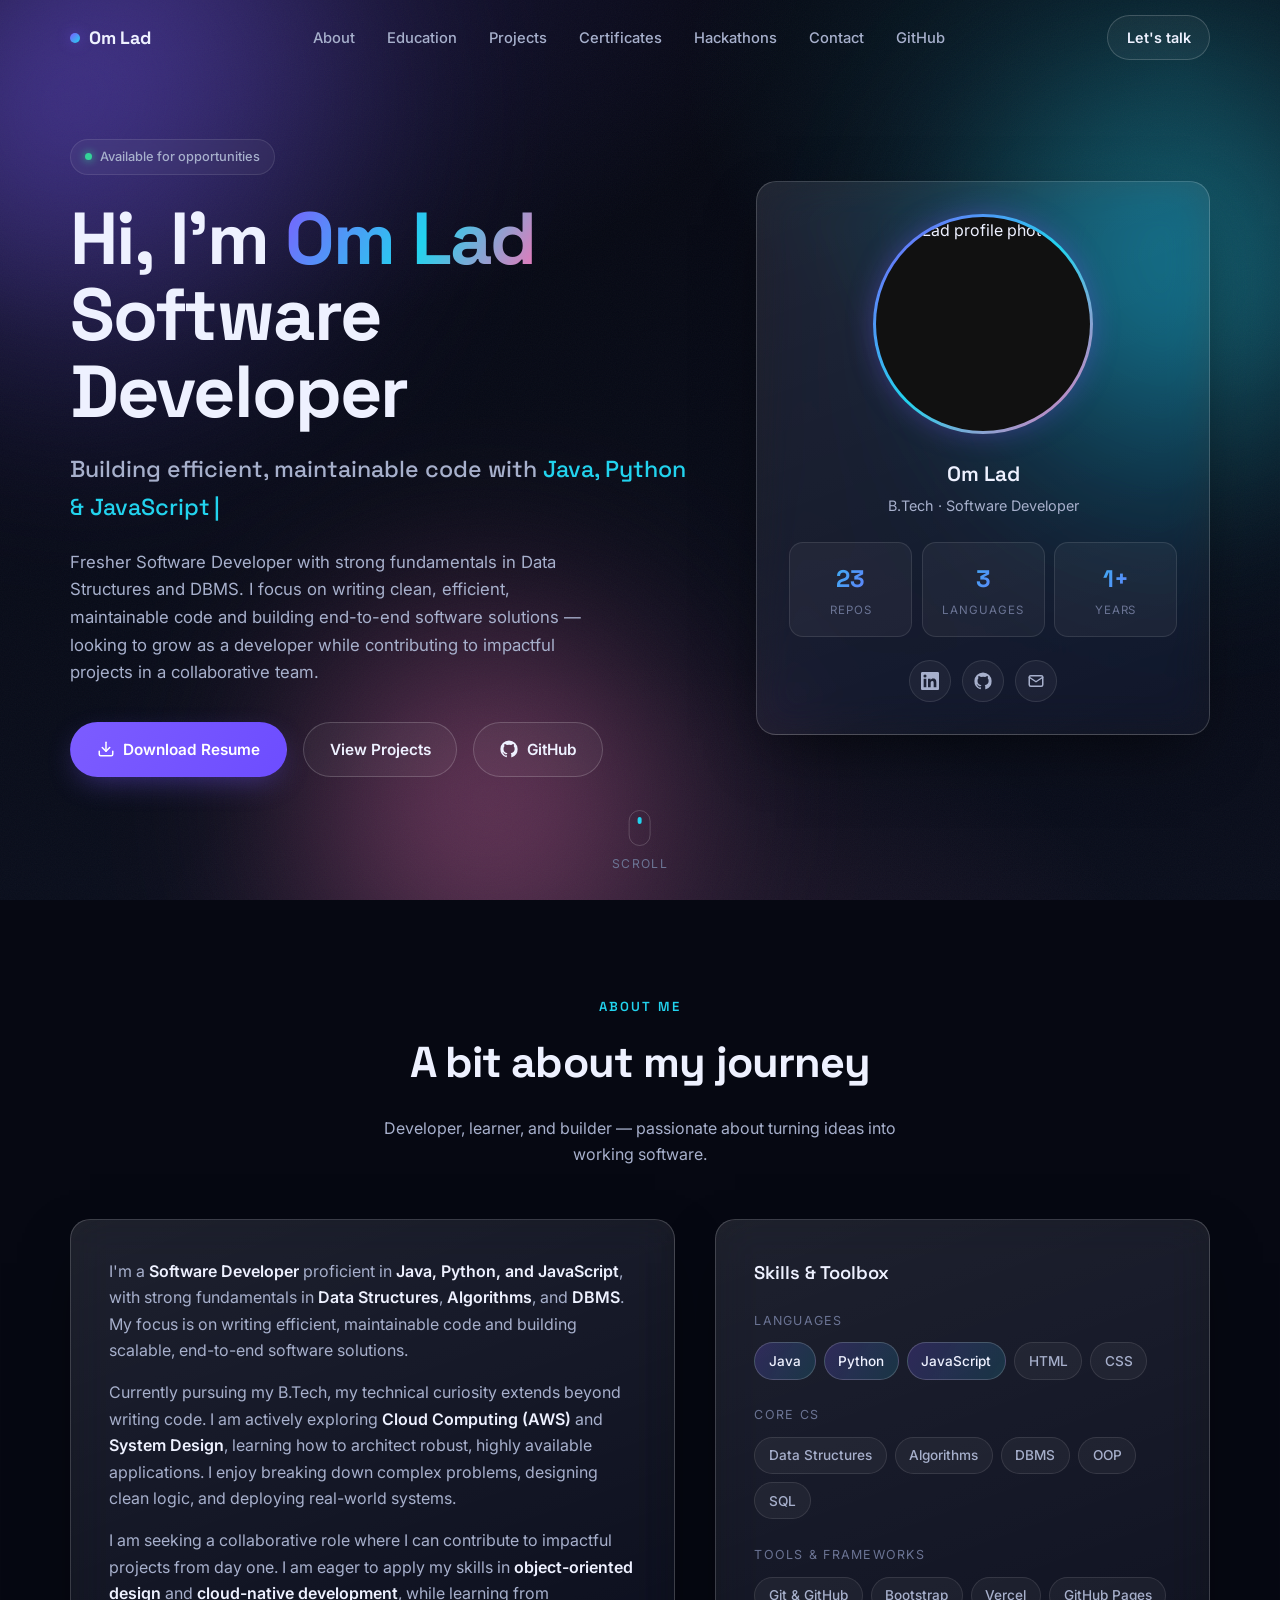
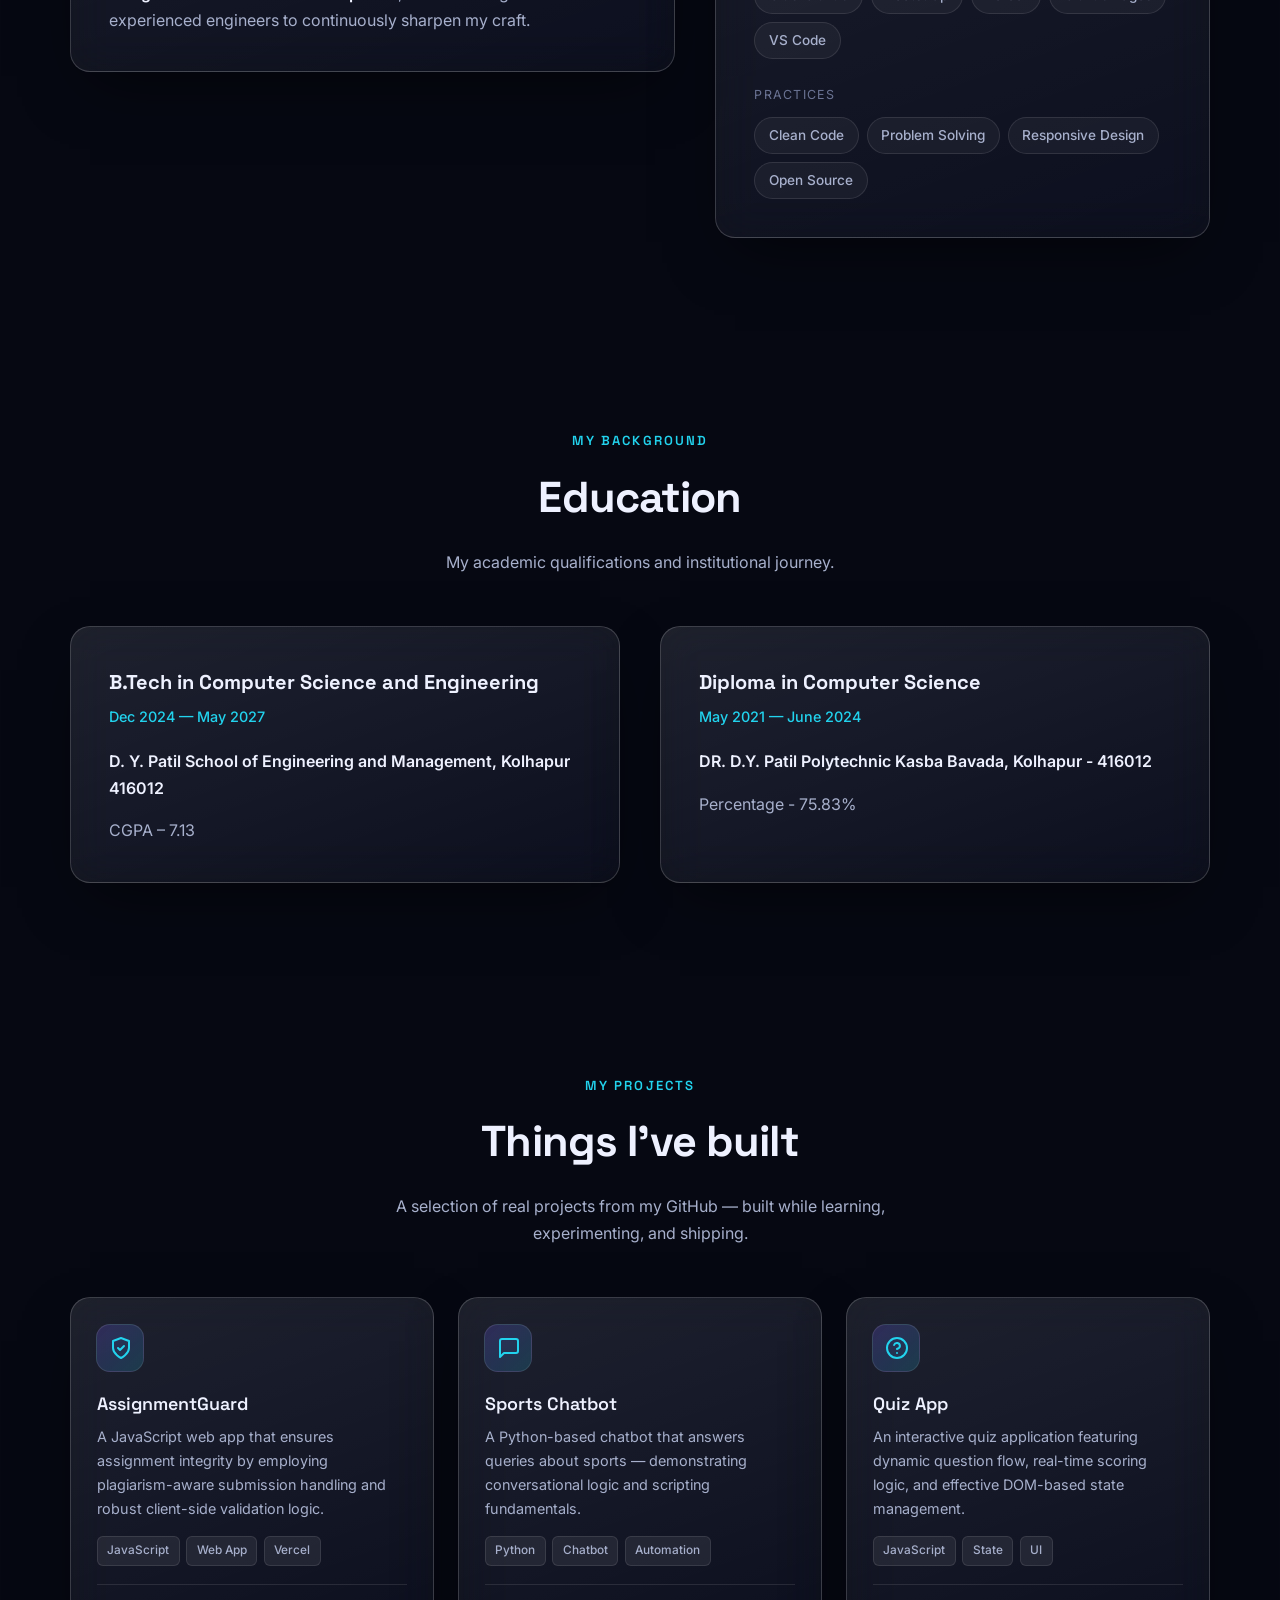
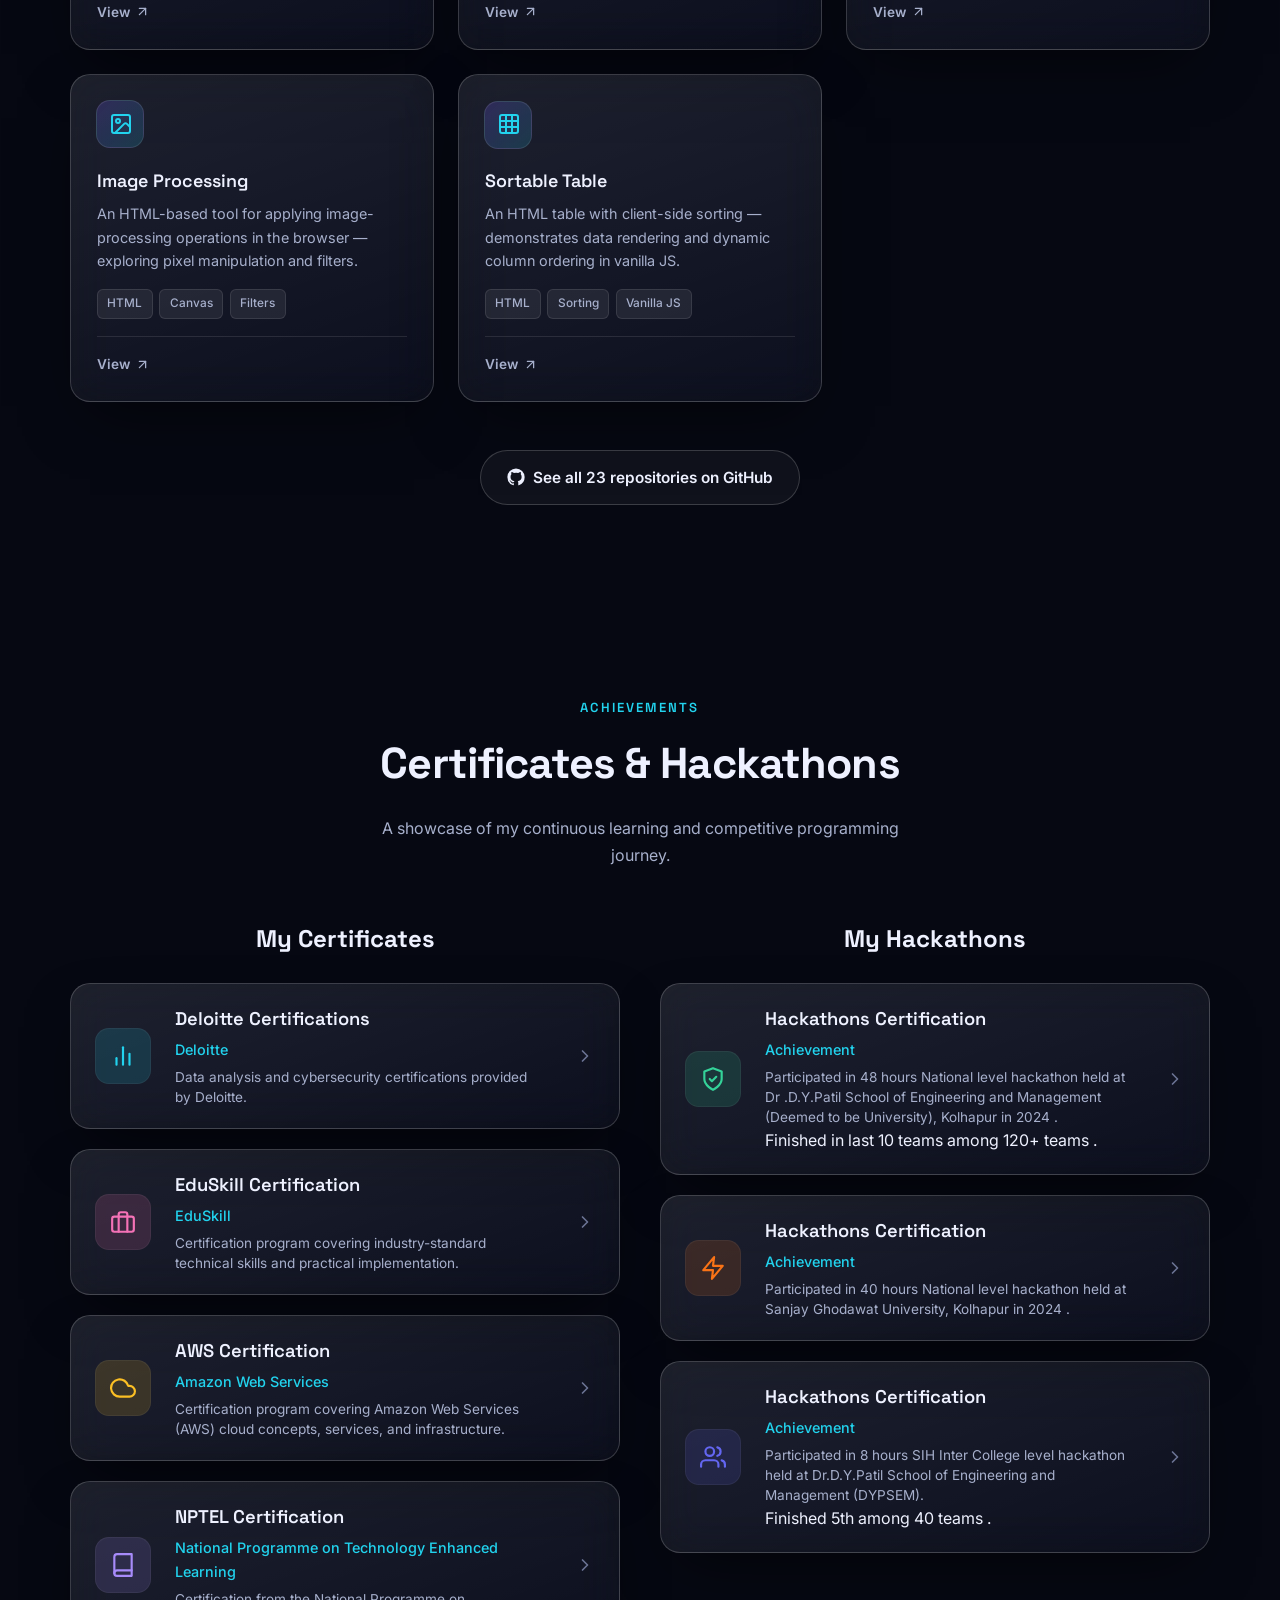
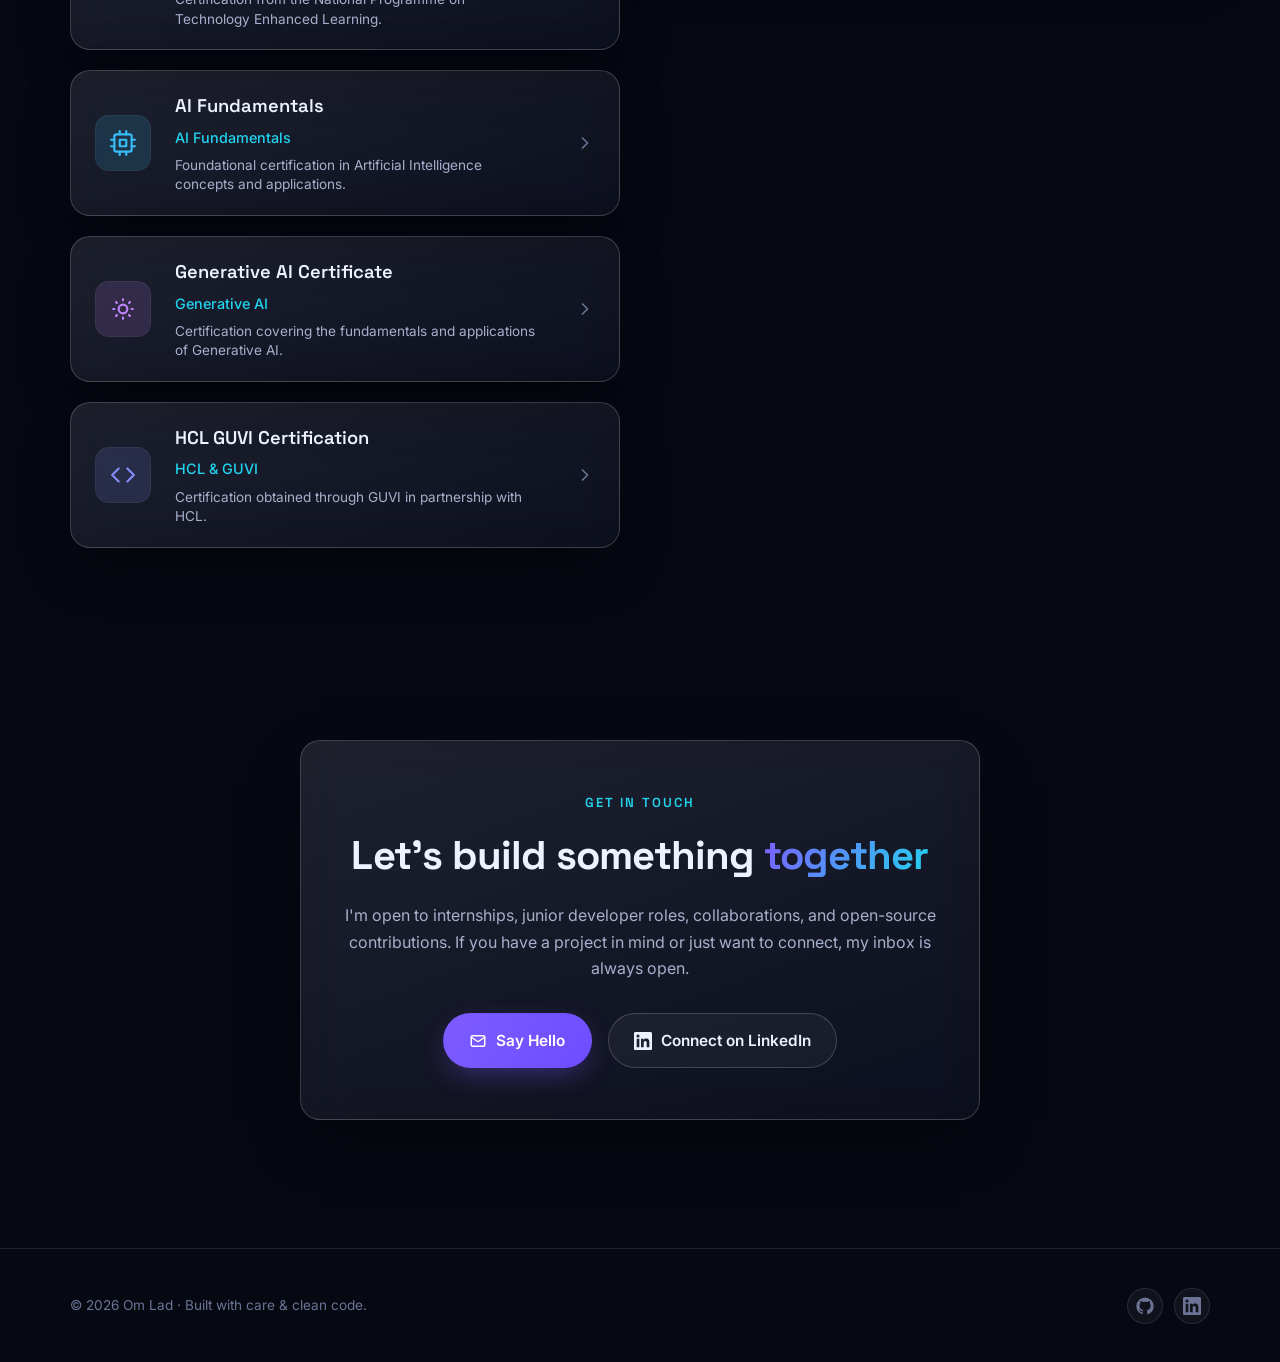
==== commit ad0a4138: "Fix typos, resume link, project 00 bug, modal, and trim projects" ====
--- a/index.html
+++ b/index.html
@@ -63,7 +63,7 @@
           developer while contributing to impactful projects in a collaborative team.</p>
         <div class="cta-row">
           <!-- Download Resume Button -->
-          <a href="./images/OM LAD.pdf" download="Om_Lad_Resume.pdf" class="btn btn-primary">
+          <a href="./images/OM_LAD_Resume.pdf" download="Om_Lad_Resume.pdf" class="btn btn-primary">
             <svg viewBox="0 0 24 24" fill="none" stroke="currentColor" stroke-width="2" stroke-linecap="round"
               stroke-linejoin="round">
               <path d="M21 15v4a2 2 0 0 1-2 2H5a2 2 0 0 1-2-2v-4" />
@@ -245,27 +245,17 @@
 
       <div class="proj-grid" id="projGrid">
 
-
-
-        <article class="glass-card proj-card reveal d2">
+<article class="glass-card proj-card reveal d2">
           <div class="proj-icon"><svg viewBox="0 0 24 24" fill="none" stroke="currentColor" stroke-width="2"
               stroke-linecap="round" stroke-linejoin="round">
               <path d="M12 22s8-4 8-10V5l-8-3-8 3v7c0 6 8 10 8 10z" />
               <path d="m9 12 2 2 4-4" />
             </svg></div>
           <h3 class="proj-name">AssignmentGuard</h3>
-          <p class="proj-desc">A JavaScript web app for assignment integrity / plagiarism-aware submission handling —
-            deployed live on Vercel.</p>
+          <p class="proj-desc">A JavaScript web app that ensures assignment integrity by employing plagiarism-aware submission handling and robust client-side validation logic.</p>
           <div class="proj-tags"><span class="proj-tag">JavaScript</span><span class="proj-tag">Web App</span><span
               class="proj-tag">Vercel</span></div>
           <div class="proj-foot">
-            <div class="proj-meta"><span><svg viewBox="0 0 24 24" fill="currentColor">
-                  <path d="M12 17.27 18.18 21l-1.64-7.03L22 9.24l-7.19-.61L12 2 9.19 8.63 2 9.24l5.46 4.73L5.82 21z" />
-                </svg>0</span><span><svg viewBox="0 0 24 24" fill="none" stroke="currentColor" stroke-width="2">
-                  <circle cx="6" cy="6" r="3" />
-                  <circle cx="6" cy="18" r="3" />
-                  <path d="M6 9v6" />
-                </svg>0</span></div>
             <a class="proj-link" href="https://assignmetgurd.vercel.app/" target="_blank" rel="noopener">View <svg
                 viewBox="0 0 24 24" fill="none" stroke="currentColor" stroke-width="2" stroke-linecap="round"
                 stroke-linejoin="round">
@@ -275,7 +265,7 @@
           </div>
         </article>
 
-        <article class="glass-card proj-card reveal d1">
+<article class="glass-card proj-card reveal d1">
           <div class="proj-icon"><svg viewBox="0 0 24 24" fill="none" stroke="currentColor" stroke-width="2"
               stroke-linecap="round" stroke-linejoin="round">
               <path d="M21 15a2 2 0 0 1-2 2H7l-4 4V5a2 2 0 0 1 2-2h14a2 2 0 0 1 2 2z" />
@@ -286,13 +276,6 @@
           <div class="proj-tags"><span class="proj-tag">Python</span><span class="proj-tag">Chatbot</span><span
               class="proj-tag">Automation</span></div>
           <div class="proj-foot">
-            <div class="proj-meta"><span><svg viewBox="0 0 24 24" fill="currentColor">
-                  <path d="M12 17.27 18.18 21l-1.64-7.03L22 9.24l-7.19-.61L12 2 9.19 8.63 2 9.24l5.46 4.73L5.82 21z" />
-                </svg>0</span><span><svg viewBox="0 0 24 24" fill="none" stroke="currentColor" stroke-width="2">
-                  <circle cx="6" cy="6" r="3" />
-                  <circle cx="6" cy="18" r="3" />
-                  <path d="M6 9v6" />
-                </svg>0</span></div>
             <a class="proj-link" href="https://github.com/omlad30/Sports_Chatboat" target="_blank" rel="noopener">View
               <svg viewBox="0 0 24 24" fill="none" stroke="currentColor" stroke-width="2" stroke-linecap="round"
                 stroke-linejoin="round">
@@ -302,35 +285,7 @@
           </div>
         </article>
 
-        <article class="glass-card proj-card reveal d3">
-          <div class="proj-icon"><svg viewBox="0 0 24 24" fill="none" stroke="currentColor" stroke-width="2"
-              stroke-linecap="round" stroke-linejoin="round">
-              <path d="M9 11l3 3L22 4" />
-              <path d="M21 12v7a2 2 0 0 1-2 2H5a2 2 0 0 1-2-2V5a2 2 0 0 1 2-2h11" />
-            </svg></div>
-          <h3 class="proj-name">Task Manager</h3>
-          <p class="proj-desc">A JavaScript app designed to add and delete tasks smoothly — focused on clean DOM
-            manipulation and UX flow.</p>
-          <div class="proj-tags"><span class="proj-tag">JavaScript</span><span class="proj-tag">DOM</span><span
-              class="proj-tag">UX</span></div>
-          <div class="proj-foot">
-            <div class="proj-meta"><span><svg viewBox="0 0 24 24" fill="currentColor">
-                  <path d="M12 17.27 18.18 21l-1.64-7.03L22 9.24l-7.19-.61L12 2 9.19 8.63 2 9.24l5.46 4.73L5.82 21z" />
-                </svg>0</span><span><svg viewBox="0 0 24 24" fill="none" stroke="currentColor" stroke-width="2">
-                  <circle cx="6" cy="6" r="3" />
-                  <circle cx="6" cy="18" r="3" />
-                  <path d="M6 9v6" />
-                </svg>0</span></div>
-            <a class="proj-link" href="https://github.com/omlad30/Task-Manager" target="_blank" rel="noopener">View <svg
-                viewBox="0 0 24 24" fill="none" stroke="currentColor" stroke-width="2" stroke-linecap="round"
-                stroke-linejoin="round">
-                <path d="M7 17 17 7" />
-                <path d="M7 7h10v10" />
-              </svg></a>
-          </div>
-        </article>
-
-        <article class="glass-card proj-card reveal d1">
+<article class="glass-card proj-card reveal d1">
           <div class="proj-icon"><svg viewBox="0 0 24 24" fill="none" stroke="currentColor" stroke-width="2"
               stroke-linecap="round" stroke-linejoin="round">
               <circle cx="12" cy="12" r="10" />
@@ -338,18 +293,10 @@
               <path d="M12 17h.01" />
             </svg></div>
           <h3 class="proj-name">Quiz App</h3>
-          <p class="proj-desc">An interactive quiz application with question flow and scoring — a clean take on
-            state-driven UI in the browser.</p>
+          <p class="proj-desc">An interactive quiz application featuring dynamic question flow, real-time scoring logic, and effective DOM-based state management.</p>
           <div class="proj-tags"><span class="proj-tag">JavaScript</span><span class="proj-tag">State</span><span
               class="proj-tag">UI</span></div>
           <div class="proj-foot">
-            <div class="proj-meta"><span><svg viewBox="0 0 24 24" fill="currentColor">
-                  <path d="M12 17.27 18.18 21l-1.64-7.03L22 9.24l-7.19-.61L12 2 9.19 8.63 2 9.24l5.46 4.73L5.82 21z" />
-                </svg>0</span><span><svg viewBox="0 0 24 24" fill="none" stroke="currentColor" stroke-width="2">
-                  <circle cx="6" cy="6" r="3" />
-                  <circle cx="6" cy="18" r="3" />
-                  <path d="M6 9v6" />
-                </svg>0</span></div>
             <a class="proj-link" href="https://github.com/omlad30/Quiz-App" target="_blank" rel="noopener">View <svg
                 viewBox="0 0 24 24" fill="none" stroke="currentColor" stroke-width="2" stroke-linecap="round"
                 stroke-linejoin="round">
@@ -359,7 +306,7 @@
           </div>
         </article>
 
-        <article class="glass-card proj-card reveal d2">
+<article class="glass-card proj-card reveal d2">
           <div class="proj-icon"><svg viewBox="0 0 24 24" fill="none" stroke="currentColor" stroke-width="2"
               stroke-linecap="round" stroke-linejoin="round">
               <rect x="3" y="3" width="18" height="18" rx="2" />
@@ -372,13 +319,6 @@
           <div class="proj-tags"><span class="proj-tag">HTML</span><span class="proj-tag">Canvas</span><span
               class="proj-tag">Filters</span></div>
           <div class="proj-foot">
-            <div class="proj-meta"><span><svg viewBox="0 0 24 24" fill="currentColor">
-                  <path d="M12 17.27 18.18 21l-1.64-7.03L22 9.24l-7.19-.61L12 2 9.19 8.63 2 9.24l5.46 4.73L5.82 21z" />
-                </svg>0</span><span><svg viewBox="0 0 24 24" fill="none" stroke="currentColor" stroke-width="2">
-                  <circle cx="6" cy="6" r="3" />
-                  <circle cx="6" cy="18" r="3" />
-                  <path d="M6 9v6" />
-                </svg>0</span></div>
             <a class="proj-link" href="https://github.com/omlad30/Image-processing" target="_blank" rel="noopener">View
               <svg viewBox="0 0 24 24" fill="none" stroke="currentColor" stroke-width="2" stroke-linecap="round"
                 stroke-linejoin="round">
@@ -388,94 +328,7 @@
           </div>
         </article>
 
-        <article class="glass-card proj-card reveal d3">
-          <div class="proj-icon"><svg viewBox="0 0 24 24" fill="none" stroke="currentColor" stroke-width="2"
-              stroke-linecap="round" stroke-linejoin="round">
-              <rect x="4" y="2" width="16" height="20" rx="2" />
-              <line x1="8" y1="6" x2="16" y2="6" />
-              <line x1="8" y1="10" x2="16" y2="10" />
-              <line x1="8" y1="14" x2="12" y2="14" />
-            </svg></div>
-          <h3 class="proj-name">Registration Form</h3>
-          <p class="proj-desc">A responsive registration form built with HTML, CSS, Bootstrap & JS — with client-side
-            validation and clean layout.</p>
-          <div class="proj-tags"><span class="proj-tag">JavaScript</span><span class="proj-tag">Bootstrap</span><span
-              class="proj-tag">Responsive</span></div>
-          <div class="proj-foot">
-            <div class="proj-meta"><span><svg viewBox="0 0 24 24" fill="currentColor">
-                  <path d="M12 17.27 18.18 21l-1.64-7.03L22 9.24l-7.19-.61L12 2 9.19 8.63 2 9.24l5.46 4.73L5.82 21z" />
-                </svg>0</span><span><svg viewBox="0 0 24 24" fill="none" stroke="currentColor" stroke-width="2">
-                  <circle cx="6" cy="6" r="3" />
-                  <circle cx="6" cy="18" r="3" />
-                  <path d="M6 9v6" />
-                </svg>0</span></div>
-            <a class="proj-link" href="https://github.com/omlad30/-Registration-Form" target="_blank"
-              rel="noopener">View <svg viewBox="0 0 24 24" fill="none" stroke="currentColor" stroke-width="2"
-                stroke-linecap="round" stroke-linejoin="round">
-                <path d="M7 17 17 7" />
-                <path d="M7 7h10v10" />
-              </svg></a>
-          </div>
-        </article>
-
-        <article class="glass-card proj-card reveal d1">
-          <div class="proj-icon"><svg viewBox="0 0 24 24" fill="none" stroke="currentColor" stroke-width="2"
-              stroke-linecap="round" stroke-linejoin="round">
-              <rect x="4" y="2" width="16" height="20" rx="2" />
-              <line x1="8" y1="6" x2="16" y2="6" />
-              <path d="M9 14l2 2 4-4" />
-            </svg></div>
-          <h3 class="proj-name">Calculator</h3>
-          <p class="proj-desc">A clean, functional calculator built in JavaScript — handling arithmetic operations with
-            a responsive, minimal interface.</p>
-          <div class="proj-tags"><span class="proj-tag">JavaScript</span><span class="proj-tag">Logic</span><span
-              class="proj-tag">UI</span></div>
-          <div class="proj-foot">
-            <div class="proj-meta"><span><svg viewBox="0 0 24 24" fill="currentColor">
-                  <path d="M12 17.27 18.18 21l-1.64-7.03L22 9.24l-7.19-.61L12 2 9.19 8.63 2 9.24l5.46 4.73L5.82 21z" />
-                </svg>0</span><span><svg viewBox="0 0 24 24" fill="none" stroke="currentColor" stroke-width="2">
-                  <circle cx="6" cy="6" r="3" />
-                  <circle cx="6" cy="18" r="3" />
-                  <path d="M6 9v6" />
-                </svg>0</span></div>
-            <a class="proj-link" href="https://github.com/omlad30/Calculator" target="_blank" rel="noopener">View <svg
-                viewBox="0 0 24 24" fill="none" stroke="currentColor" stroke-width="2" stroke-linecap="round"
-                stroke-linejoin="round">
-                <path d="M7 17 17 7" />
-                <path d="M7 7h10v10" />
-              </svg></a>
-          </div>
-        </article>
-
-        <article class="glass-card proj-card reveal d2">
-          <div class="proj-icon"><svg viewBox="0 0 24 24" fill="none" stroke="currentColor" stroke-width="2"
-              stroke-linecap="round" stroke-linejoin="round">
-              <path d="M9 11l3 3L22 4" />
-              <path d="M21 12v7a2 2 0 0 1-2 2H5a2 2 0 0 1-2-2V5a2 2 0 0 1 2-2h11" />
-            </svg></div>
-          <h3 class="proj-name">Todo List</h3>
-          <p class="proj-desc">A classic todo-list app in HTML — add, complete, and remove tasks, with a focus on list
-            state and persistence basics.</p>
-          <div class="proj-tags"><span class="proj-tag">HTML</span><span class="proj-tag">CSS</span><span
-              class="proj-tag">JS</span></div>
-          <div class="proj-foot">
-            <div class="proj-meta"><span><svg viewBox="0 0 24 24" fill="currentColor">
-                  <path d="M12 17.27 18.18 21l-1.64-7.03L22 9.24l-7.19-.61L12 2 9.19 8.63 2 9.24l5.46 4.73L5.82 21z" />
-                </svg>0</span><span><svg viewBox="0 0 24 24" fill="none" stroke="currentColor" stroke-width="2">
-                  <circle cx="6" cy="6" r="3" />
-                  <circle cx="6" cy="18" r="3" />
-                  <path d="M6 9v6" />
-                </svg>0</span></div>
-            <a class="proj-link" href="https://github.com/omlad30/Todo-List" target="_blank" rel="noopener">View <svg
-                viewBox="0 0 24 24" fill="none" stroke="currentColor" stroke-width="2" stroke-linecap="round"
-                stroke-linejoin="round">
-                <path d="M7 17 17 7" />
-                <path d="M7 7h10v10" />
-              </svg></a>
-          </div>
-        </article>
-
-        <article class="glass-card proj-card reveal d3">
+<article class="glass-card proj-card reveal d3">
           <div class="proj-icon"><svg viewBox="0 0 24 24" fill="none" stroke="currentColor" stroke-width="2"
               stroke-linecap="round" stroke-linejoin="round">
               <rect x="3" y="3" width="18" height="18" rx="2" />
@@ -490,13 +343,6 @@
           <div class="proj-tags"><span class="proj-tag">HTML</span><span class="proj-tag">Sorting</span><span
               class="proj-tag">Vanilla JS</span></div>
           <div class="proj-foot">
-            <div class="proj-meta"><span><svg viewBox="0 0 24 24" fill="currentColor">
-                  <path d="M12 17.27 18.18 21l-1.64-7.03L22 9.24l-7.19-.61L12 2 9.19 8.63 2 9.24l5.46 4.73L5.82 21z" />
-                </svg>0</span><span><svg viewBox="0 0 24 24" fill="none" stroke="currentColor" stroke-width="2">
-                  <circle cx="6" cy="6" r="3" />
-                  <circle cx="6" cy="18" r="3" />
-                  <path d="M6 9v6" />
-                </svg>0</span></div>
             <a class="proj-link" href="https://github.com/omlad30/Table" target="_blank" rel="noopener">View <svg
                 viewBox="0 0 24 24" fill="none" stroke="currentColor" stroke-width="2" stroke-linecap="round"
                 stroke-linejoin="round">
@@ -715,7 +561,7 @@
             style="font-family: var(--font-display); font-size: 1.5rem; margin-bottom: 1.5rem; color: var(--text); text-align: center;">
             My Hackathons</h3>
           <div class="cert-list" id="hackathonGrid" style="max-width: 100%;">
-            <div class="cert-card glass-card reveal d1" data-title="Hackathons Certification" data-src="images/">
+            <div class="cert-card glass-card reveal d1" data-title="Hackathons Certification" data-src="images/prabal.pdf">
               <div class="cert-icon-wrap" style="--icon-bg: rgba(52, 211, 153, 0.15); --icon-color: #34d399;">
                 <svg viewBox="0 0 24 24" fill="none" stroke="currentColor" stroke-width="2" stroke-linecap="round"
                   stroke-linejoin="round">
@@ -728,8 +574,8 @@
                 <div class="cert-issuer">Achievement</div>
                 <p class="cert-description">Participated in 48 hours National level hackathon held at Dr .D.Y.Patil
                   School of Engineering and Management
-                  (Demmed tobe University), Kolhapur in 2024 .</p>
-                <p>Finised in last 10 teams amoung 120+ teams .</p>
+                  (Deemed to be University), Kolhapur in 2024 .</p>
+                <p>Finished in last 10 teams among 120+ teams .</p>
               </div>
               <div class="cert-action">
                 <svg viewBox="0 0 24 24" fill="none" stroke="currentColor" stroke-width="2" stroke-linecap="round"
@@ -762,7 +608,7 @@
               </div>
             </div>
 
-            <div class="cert-card glass-card reveal d1" data-title="Hackathons Certification" data-src="images/">
+            <div class="cert-card glass-card reveal d1" data-title="Hackathons Certification" data-src="images/prabal.pdf">
               <div class="cert-icon-wrap" style="--icon-bg: rgba(99, 102, 241, 0.15); --icon-color: #6366f1;">
                 <svg viewBox="0 0 24 24" fill="none" stroke="currentColor" stroke-width="2" stroke-linecap="round"
                   stroke-linejoin="round">
@@ -778,7 +624,7 @@
                 <p class="cert-description">Participated in 8 hours SIH Inter College level hackathon held at
                   Dr.D.Y.Patil
                   School of Engineering and Management (DYPSEM).</p>
-                <p>Finised 5th amoung 40 teams .</p>
+                <p>Finished 5th among 40 teams .</p>
               </div>
               <div class="cert-action">
                 <svg viewBox="0 0 24 24" fill="none" stroke="currentColor" stroke-width="2" stroke-linecap="round"
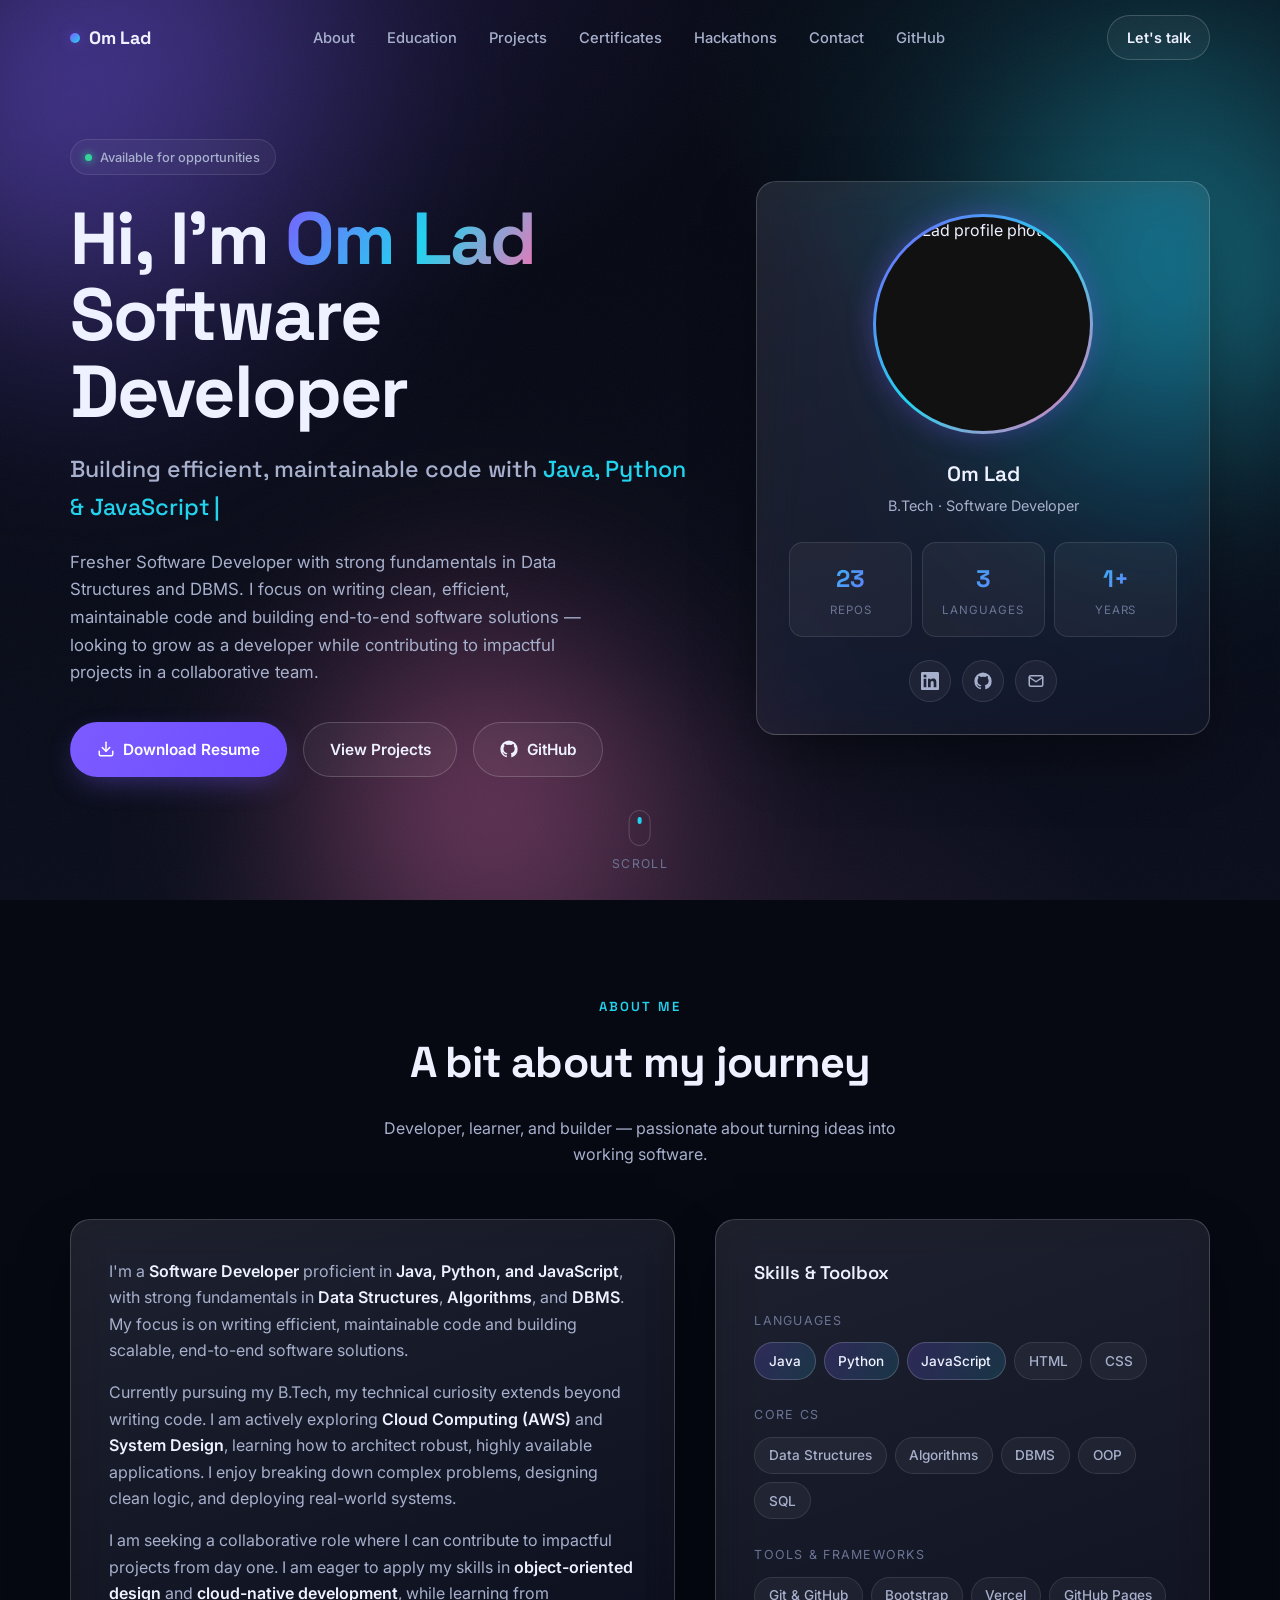
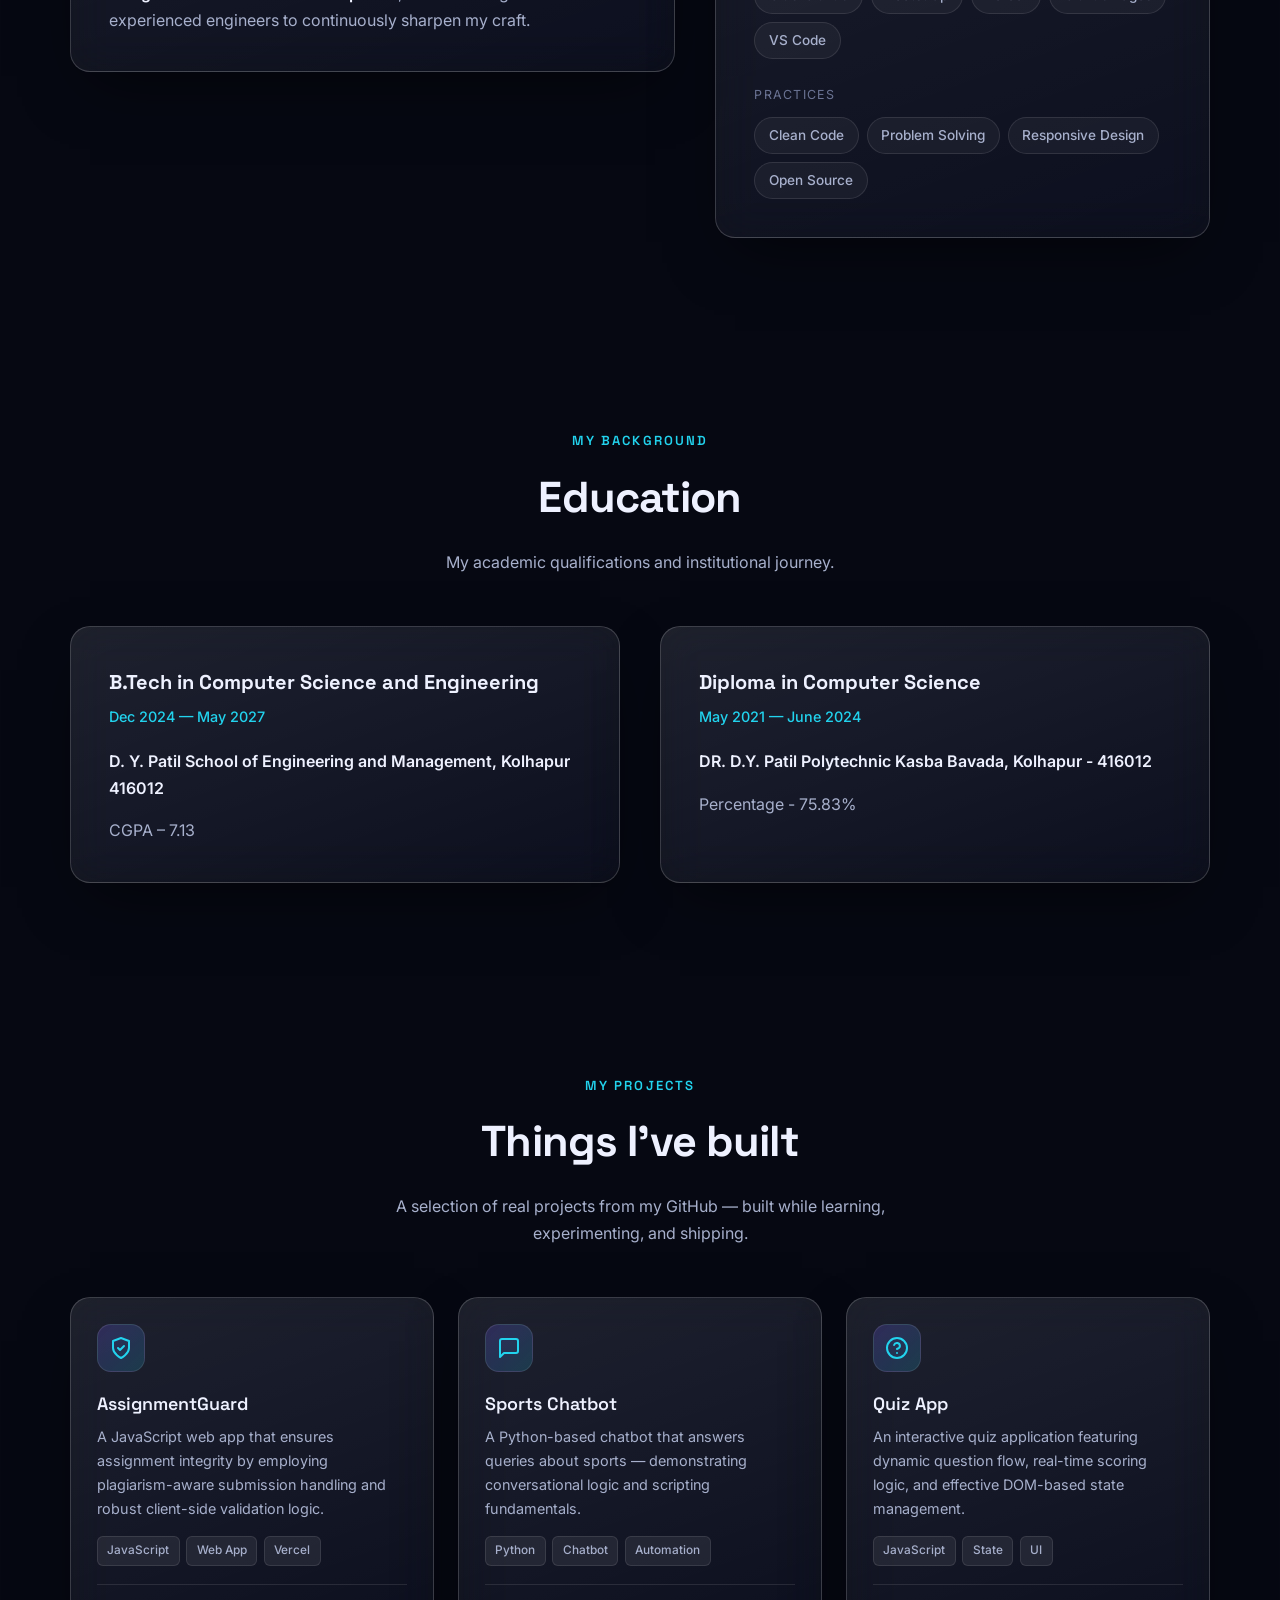
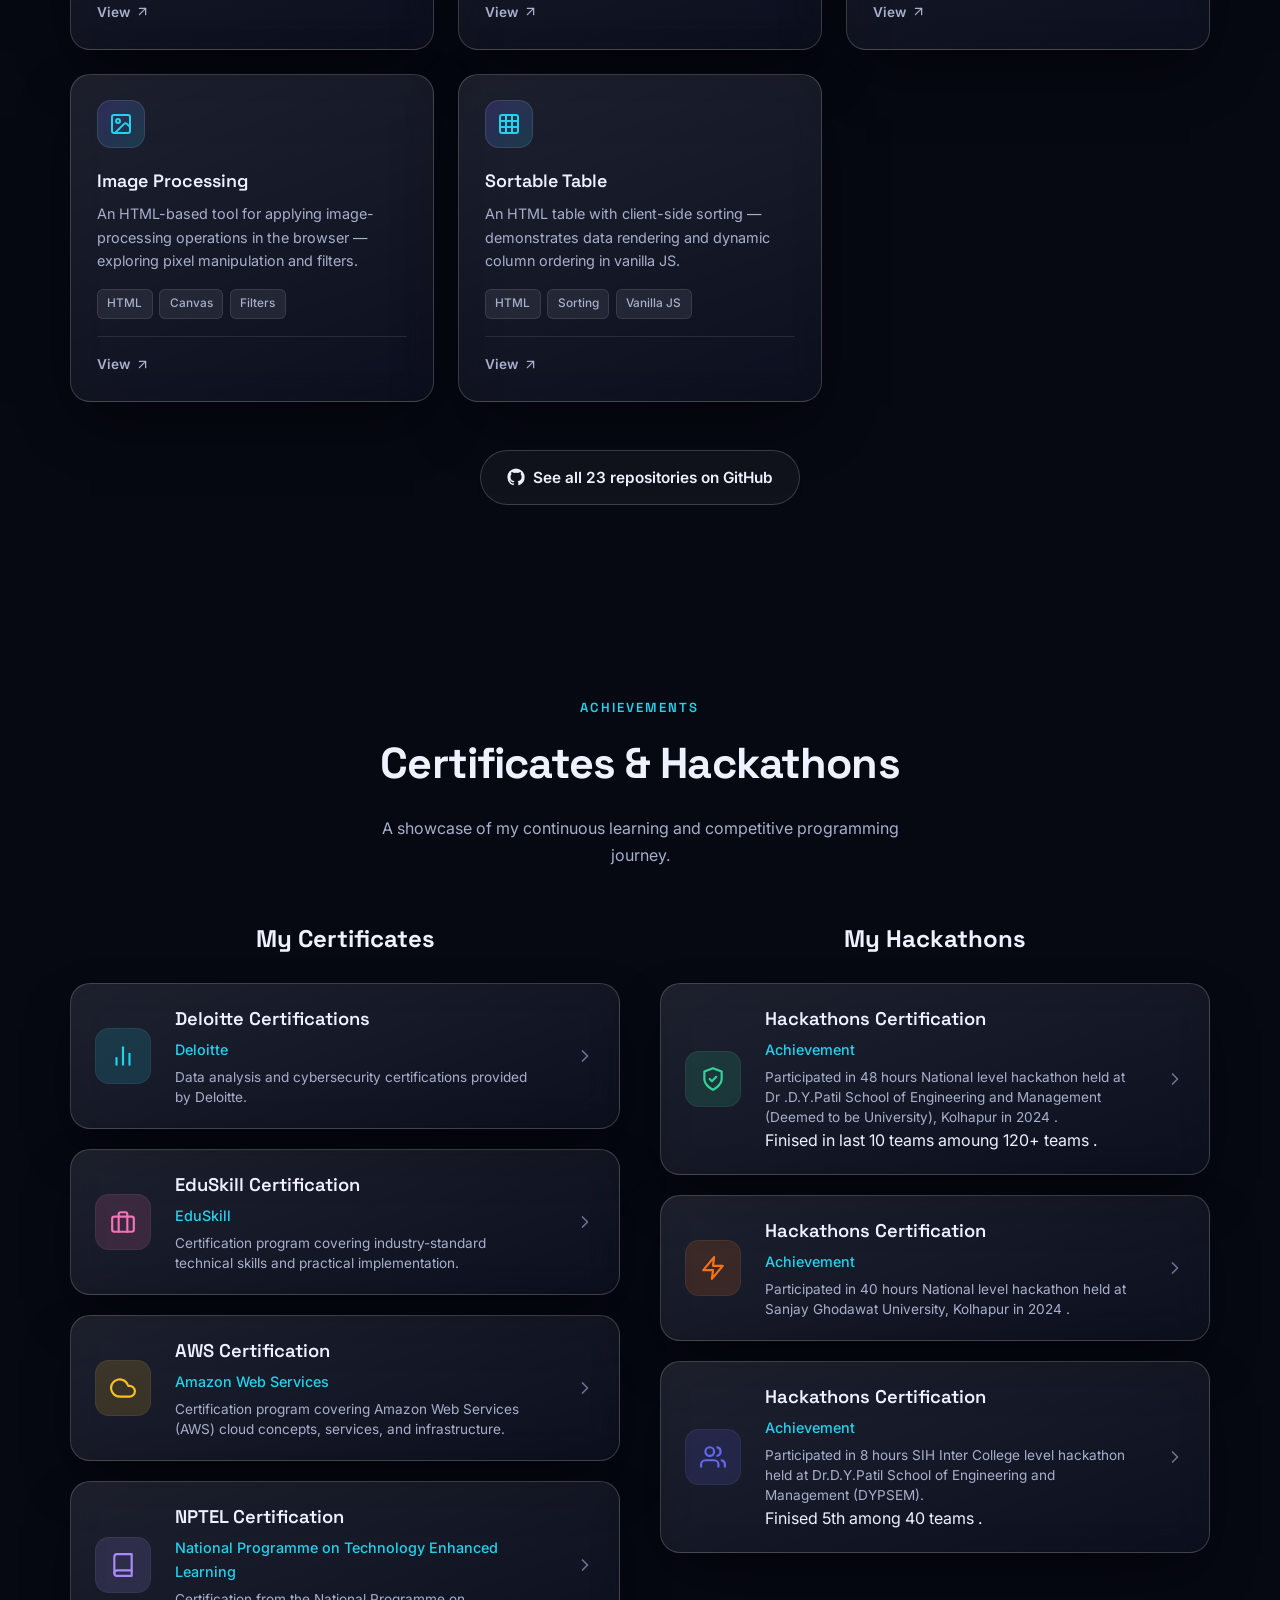
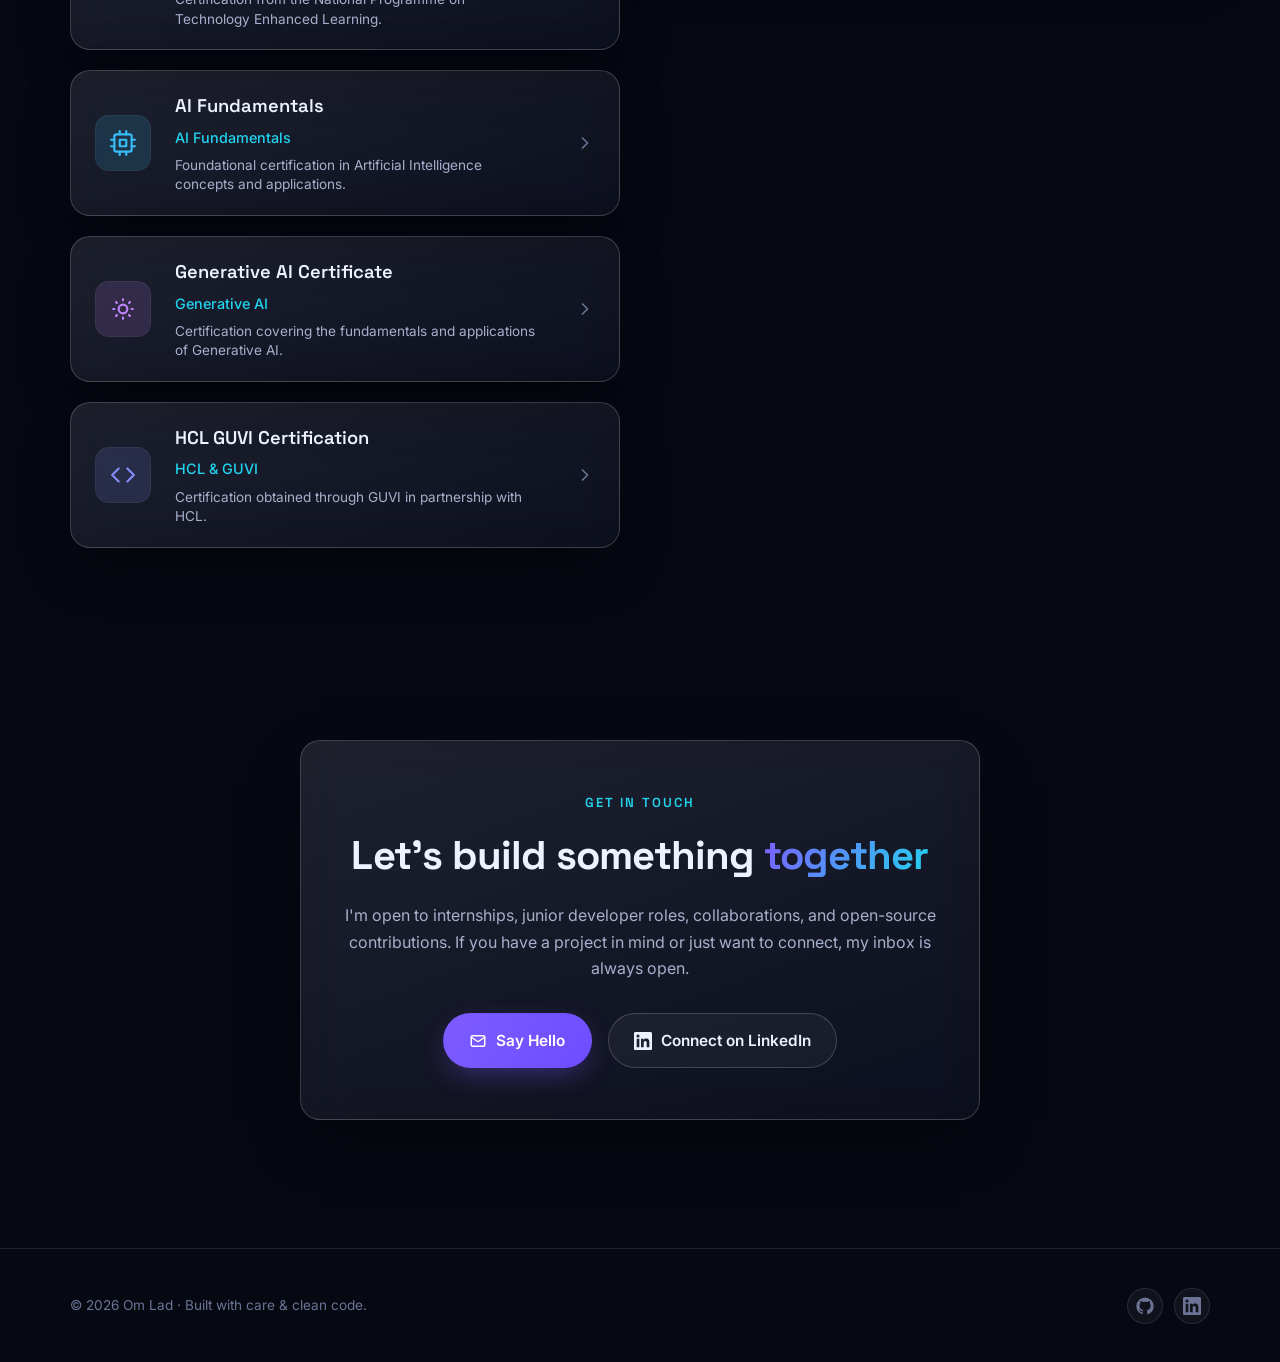
==== commit 94637a65: "Fix typos, resume link, project cards, and certificate modal" ====
--- a/index.html
+++ b/index.html
@@ -245,14 +245,15 @@
 
       <div class="proj-grid" id="projGrid">
 
-<article class="glass-card proj-card reveal d2">
+        <article class="glass-card proj-card reveal d2">
           <div class="proj-icon"><svg viewBox="0 0 24 24" fill="none" stroke="currentColor" stroke-width="2"
               stroke-linecap="round" stroke-linejoin="round">
               <path d="M12 22s8-4 8-10V5l-8-3-8 3v7c0 6 8 10 8 10z" />
               <path d="m9 12 2 2 4-4" />
             </svg></div>
           <h3 class="proj-name">AssignmentGuard</h3>
-          <p class="proj-desc">A JavaScript web app that ensures assignment integrity by employing plagiarism-aware submission handling and robust client-side validation logic.</p>
+          <p class="proj-desc">A JavaScript web app that ensures assignment integrity by employing plagiarism-aware
+            submission handling and robust client-side validation logic.</p>
           <div class="proj-tags"><span class="proj-tag">JavaScript</span><span class="proj-tag">Web App</span><span
               class="proj-tag">Vercel</span></div>
           <div class="proj-foot">
@@ -265,7 +266,7 @@
           </div>
         </article>
 
-<article class="glass-card proj-card reveal d1">
+        <article class="glass-card proj-card reveal d1">
           <div class="proj-icon"><svg viewBox="0 0 24 24" fill="none" stroke="currentColor" stroke-width="2"
               stroke-linecap="round" stroke-linejoin="round">
               <path d="M21 15a2 2 0 0 1-2 2H7l-4 4V5a2 2 0 0 1 2-2h14a2 2 0 0 1 2 2z" />
@@ -285,7 +286,7 @@
           </div>
         </article>
 
-<article class="glass-card proj-card reveal d1">
+        <article class="glass-card proj-card reveal d1">
           <div class="proj-icon"><svg viewBox="0 0 24 24" fill="none" stroke="currentColor" stroke-width="2"
               stroke-linecap="round" stroke-linejoin="round">
               <circle cx="12" cy="12" r="10" />
@@ -293,7 +294,8 @@
               <path d="M12 17h.01" />
             </svg></div>
           <h3 class="proj-name">Quiz App</h3>
-          <p class="proj-desc">An interactive quiz application featuring dynamic question flow, real-time scoring logic, and effective DOM-based state management.</p>
+          <p class="proj-desc">An interactive quiz application featuring dynamic question flow, real-time scoring logic,
+            and effective DOM-based state management.</p>
           <div class="proj-tags"><span class="proj-tag">JavaScript</span><span class="proj-tag">State</span><span
               class="proj-tag">UI</span></div>
           <div class="proj-foot">
@@ -306,7 +308,7 @@
           </div>
         </article>
 
-<article class="glass-card proj-card reveal d2">
+        <article class="glass-card proj-card reveal d2">
           <div class="proj-icon"><svg viewBox="0 0 24 24" fill="none" stroke="currentColor" stroke-width="2"
               stroke-linecap="round" stroke-linejoin="round">
               <rect x="3" y="3" width="18" height="18" rx="2" />
@@ -328,7 +330,7 @@
           </div>
         </article>
 
-<article class="glass-card proj-card reveal d3">
+        <article class="glass-card proj-card reveal d3">
           <div class="proj-icon"><svg viewBox="0 0 24 24" fill="none" stroke="currentColor" stroke-width="2"
               stroke-linecap="round" stroke-linejoin="round">
               <rect x="3" y="3" width="18" height="18" rx="2" />
@@ -561,7 +563,8 @@
             style="font-family: var(--font-display); font-size: 1.5rem; margin-bottom: 1.5rem; color: var(--text); text-align: center;">
             My Hackathons</h3>
           <div class="cert-list" id="hackathonGrid" style="max-width: 100%;">
-            <div class="cert-card glass-card reveal d1" data-title="Hackathons Certification" data-src="images/prabal.pdf">
+            <div class="cert-card glass-card reveal d1" data-title="Hackathons Certification"
+              data-src="images/prabal.pdf">
               <div class="cert-icon-wrap" style="--icon-bg: rgba(52, 211, 153, 0.15); --icon-color: #34d399;">
                 <svg viewBox="0 0 24 24" fill="none" stroke="currentColor" stroke-width="2" stroke-linecap="round"
                   stroke-linejoin="round">
@@ -575,7 +578,7 @@
                 <p class="cert-description">Participated in 48 hours National level hackathon held at Dr .D.Y.Patil
                   School of Engineering and Management
                   (Deemed to be University), Kolhapur in 2024 .</p>
-                <p>Finished in last 10 teams among 120+ teams .</p>
+                <p>Finised in last 10 teams amoung 120+ teams .</p>
               </div>
               <div class="cert-action">
                 <svg viewBox="0 0 24 24" fill="none" stroke="currentColor" stroke-width="2" stroke-linecap="round"
@@ -608,7 +611,8 @@
               </div>
             </div>
 
-            <div class="cert-card glass-card reveal d1" data-title="Hackathons Certification" data-src="images/prabal.pdf">
+            <div class="cert-card glass-card reveal d1" data-title="Hackathons Certification"
+              data-src="images/prabal.pdf">
               <div class="cert-icon-wrap" style="--icon-bg: rgba(99, 102, 241, 0.15); --icon-color: #6366f1;">
                 <svg viewBox="0 0 24 24" fill="none" stroke="currentColor" stroke-width="2" stroke-linecap="round"
                   stroke-linejoin="round">
@@ -624,7 +628,7 @@
                 <p class="cert-description">Participated in 8 hours SIH Inter College level hackathon held at
                   Dr.D.Y.Patil
                   School of Engineering and Management (DYPSEM).</p>
-                <p>Finished 5th among 40 teams .</p>
+                <p>Finised 5th among 40 teams .</p>
               </div>
               <div class="cert-action">
                 <svg viewBox="0 0 24 24" fill="none" stroke="currentColor" stroke-width="2" stroke-linecap="round"
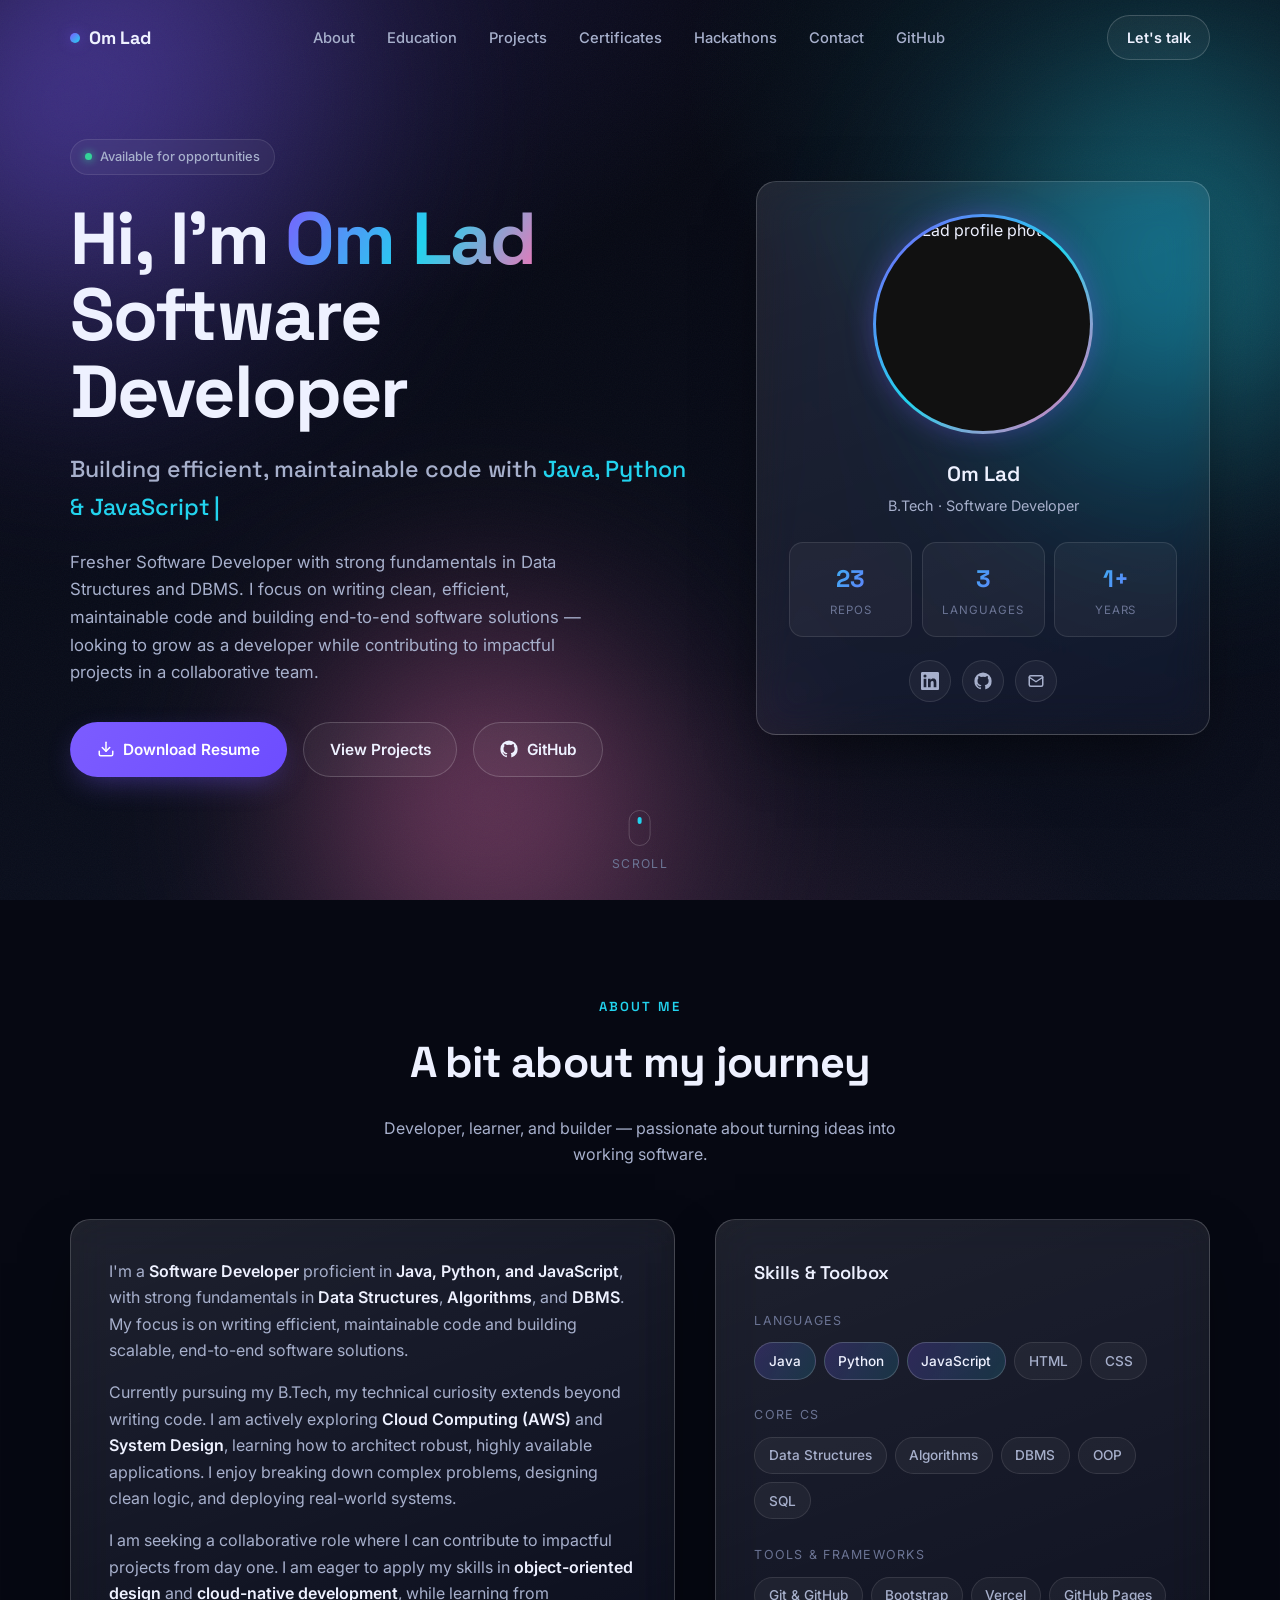
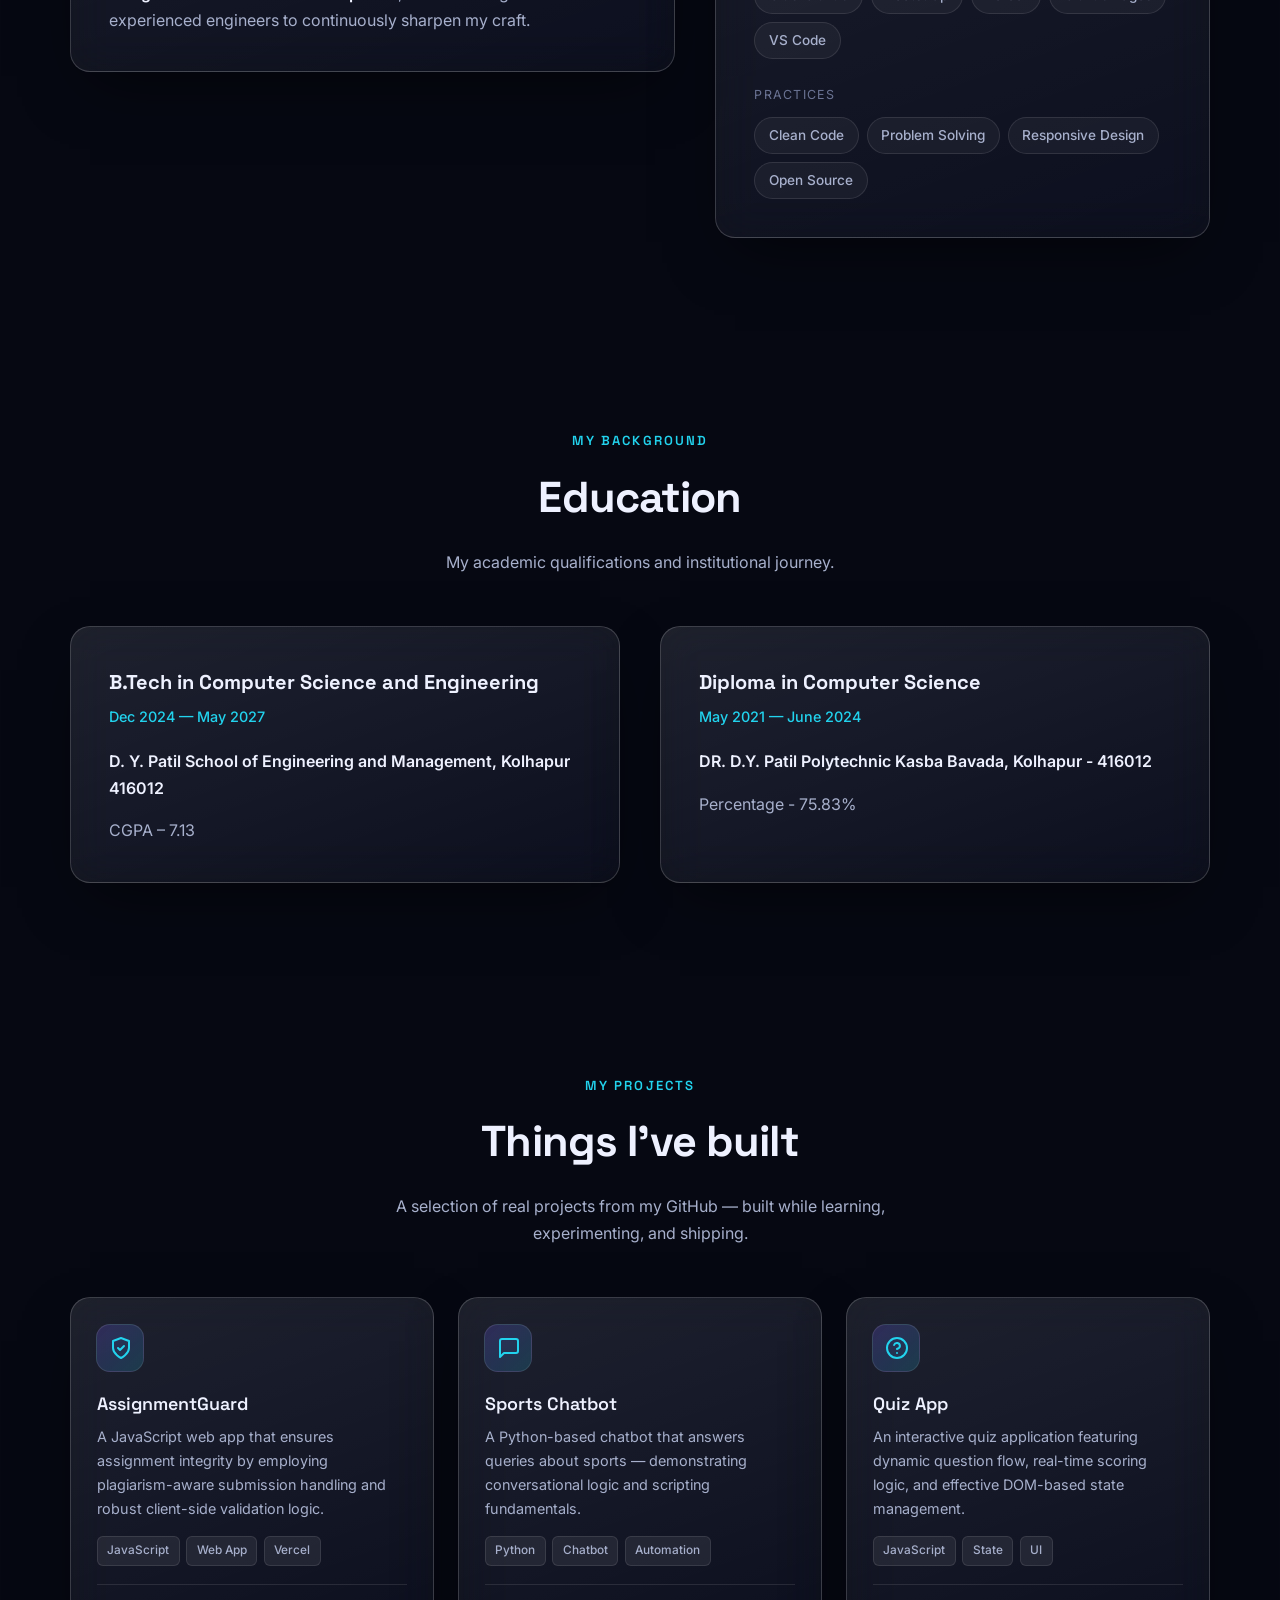
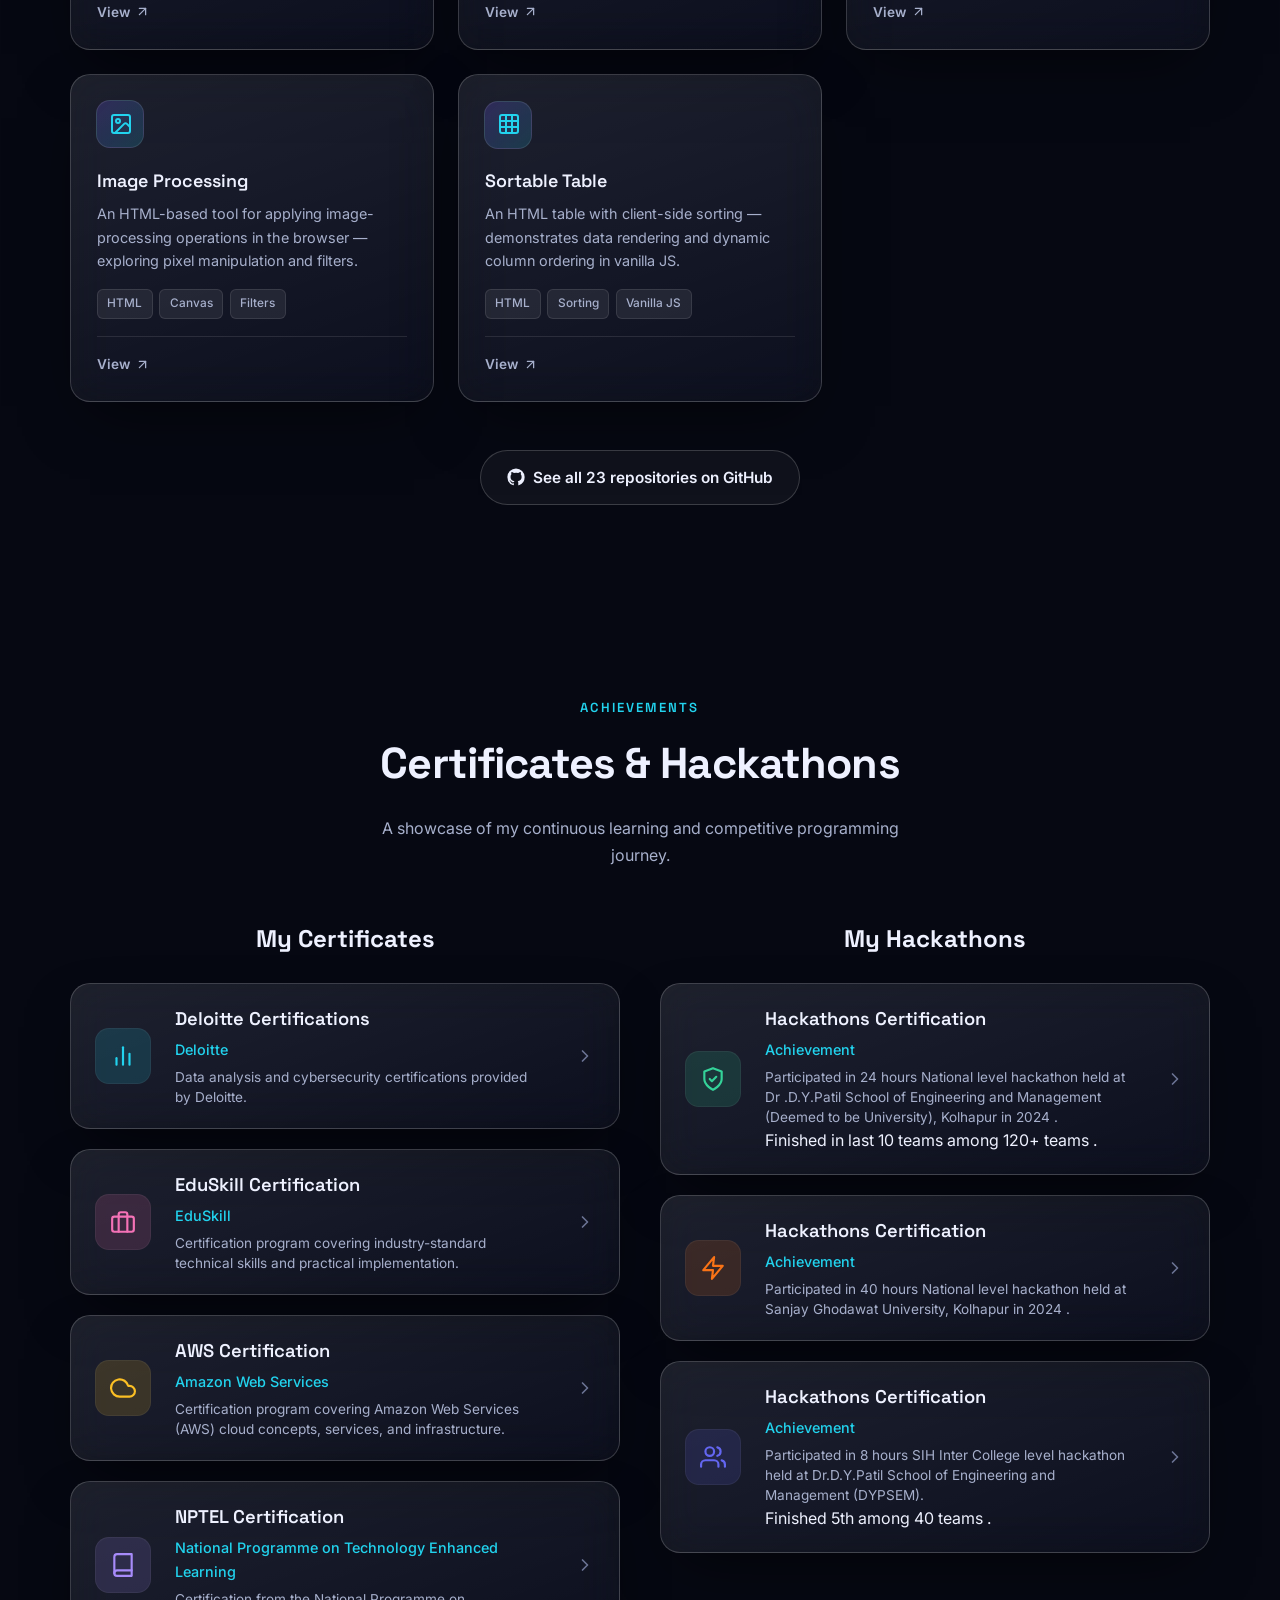
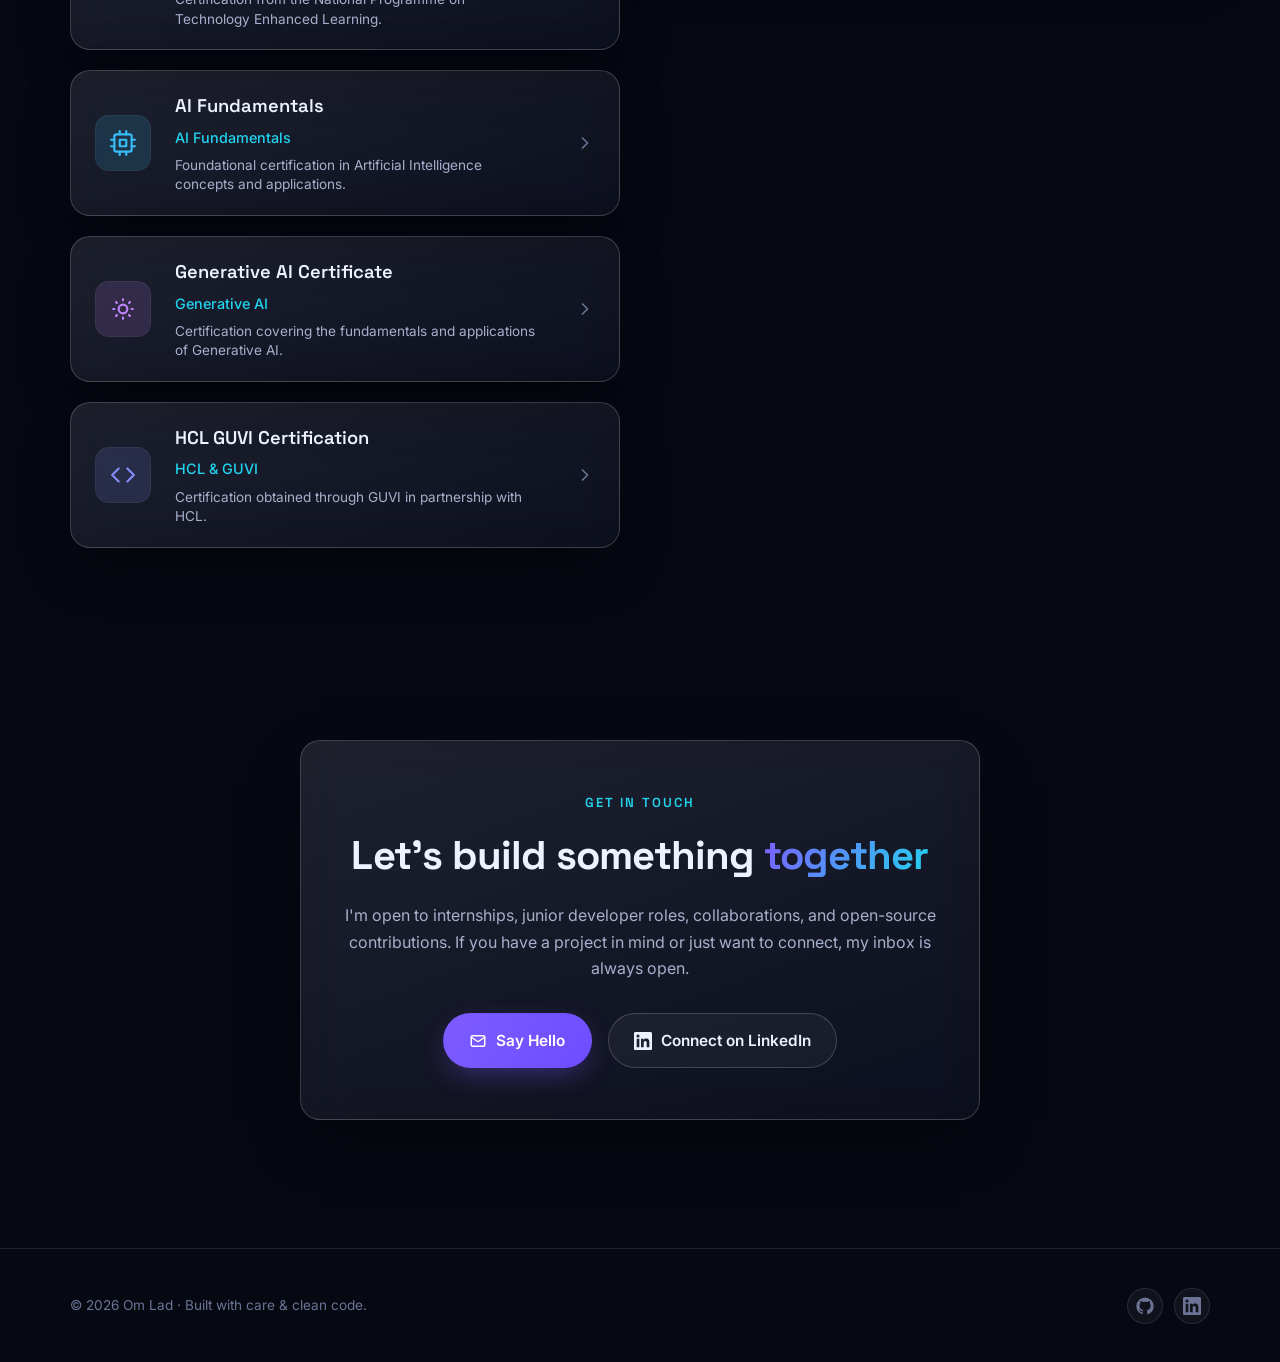
==== commit 4a4f6602: "Fix typos and update hackathon details in achievements" ====
--- a/index.html
+++ b/index.html
@@ -575,10 +575,10 @@
               <div class="cert-info">
                 <h3 class="cert-name">Hackathons Certification</h3>
                 <div class="cert-issuer">Achievement</div>
-                <p class="cert-description">Participated in 48 hours National level hackathon held at Dr .D.Y.Patil
+                <p class="cert-description">Participated in 24 hours National level hackathon held at Dr .D.Y.Patil
                   School of Engineering and Management
                   (Deemed to be University), Kolhapur in 2024 .</p>
-                <p>Finised in last 10 teams amoung 120+ teams .</p>
+                <p>Finished in last 10 teams among 120+ teams .</p>
               </div>
               <div class="cert-action">
                 <svg viewBox="0 0 24 24" fill="none" stroke="currentColor" stroke-width="2" stroke-linecap="round"
@@ -628,7 +628,7 @@
                 <p class="cert-description">Participated in 8 hours SIH Inter College level hackathon held at
                   Dr.D.Y.Patil
                   School of Engineering and Management (DYPSEM).</p>
-                <p>Finised 5th among 40 teams .</p>
+                <p>Finished 5th among 40 teams .</p>
               </div>
               <div class="cert-action">
                 <svg viewBox="0 0 24 24" fill="none" stroke="currentColor" stroke-width="2" stroke-linecap="round"
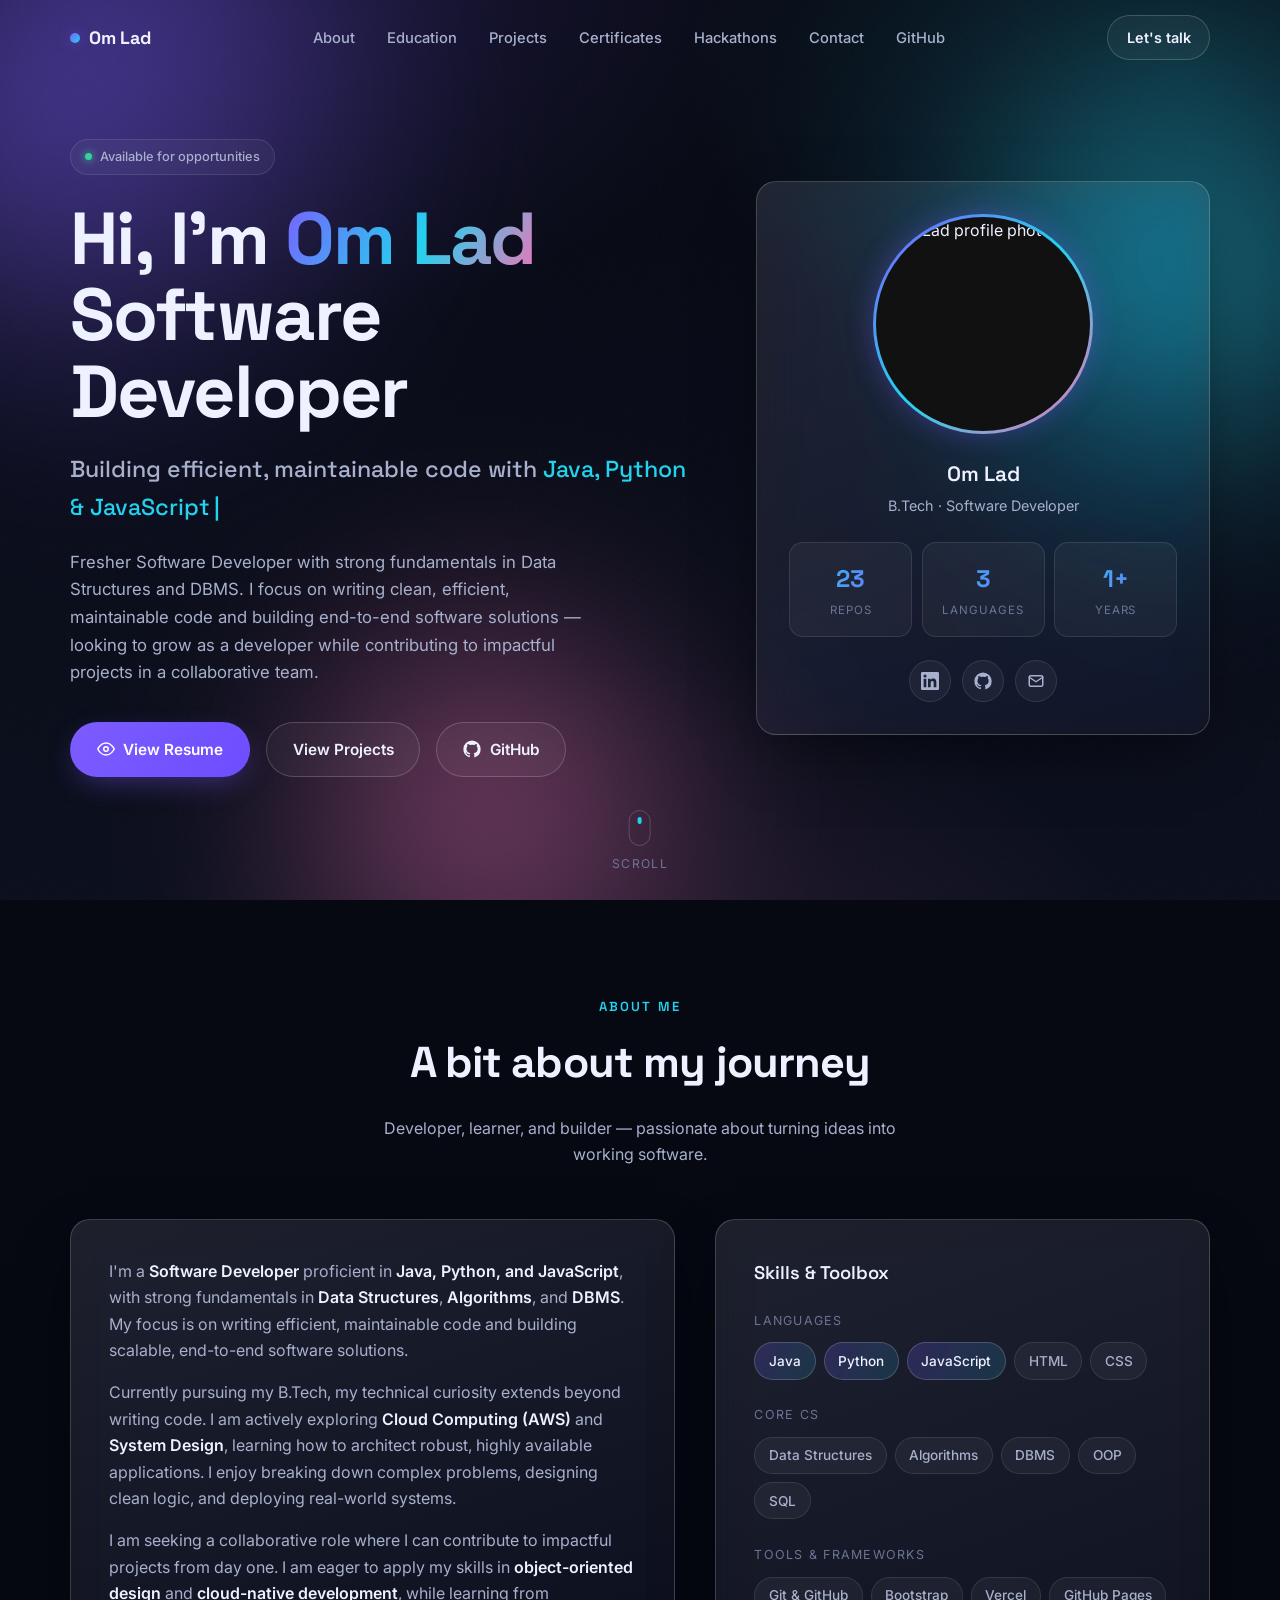
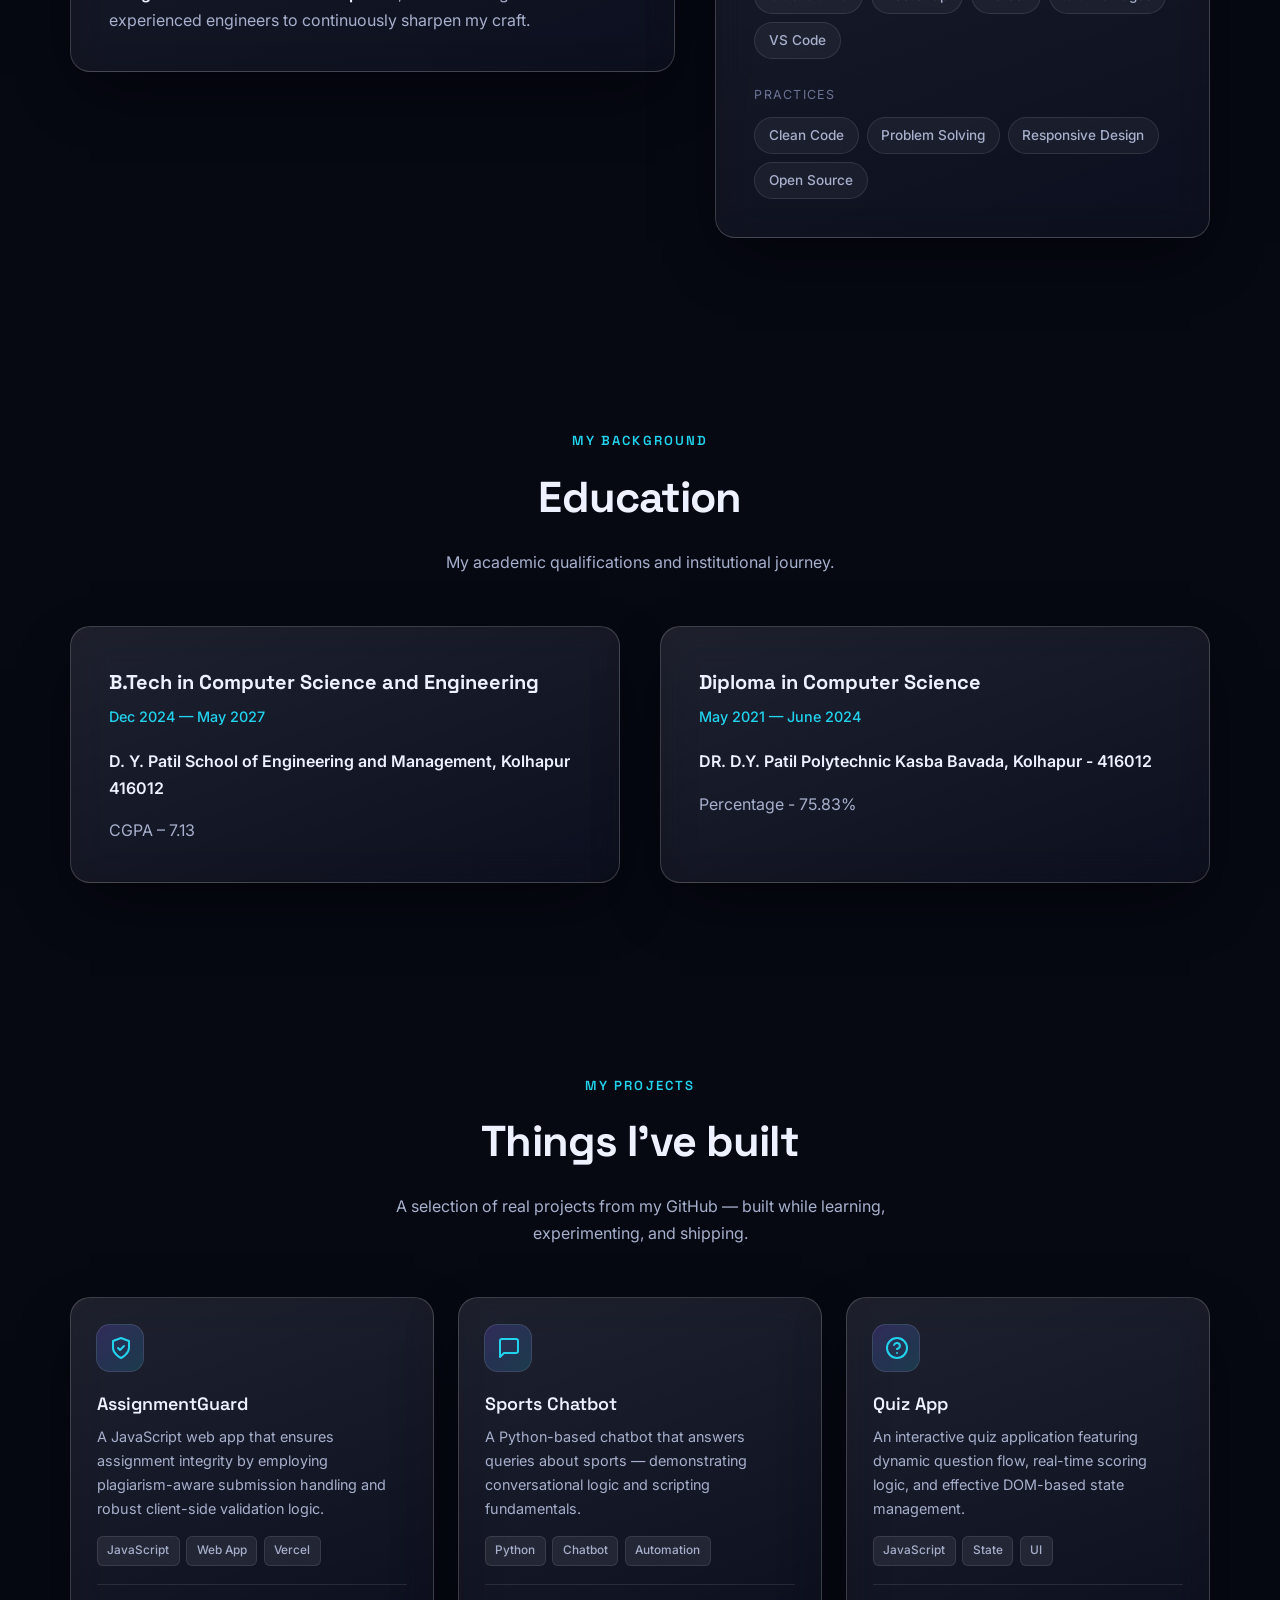
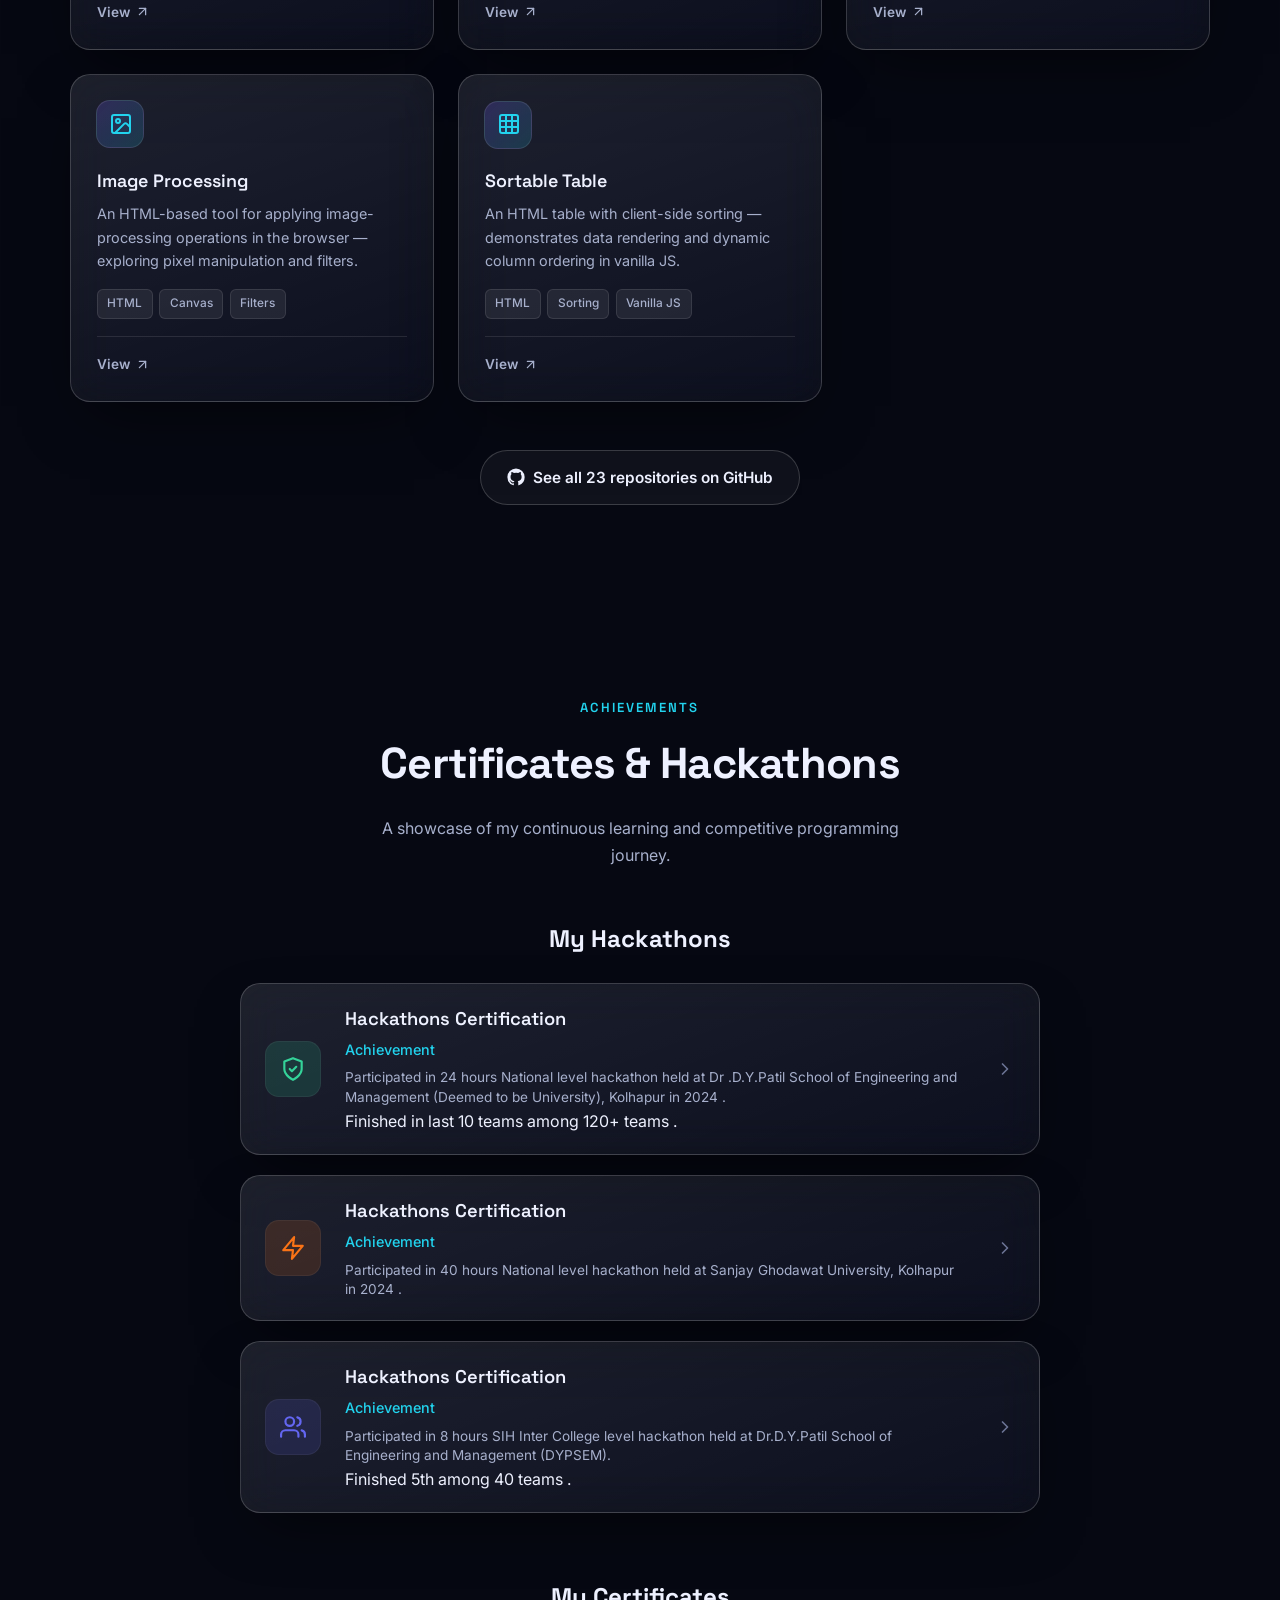
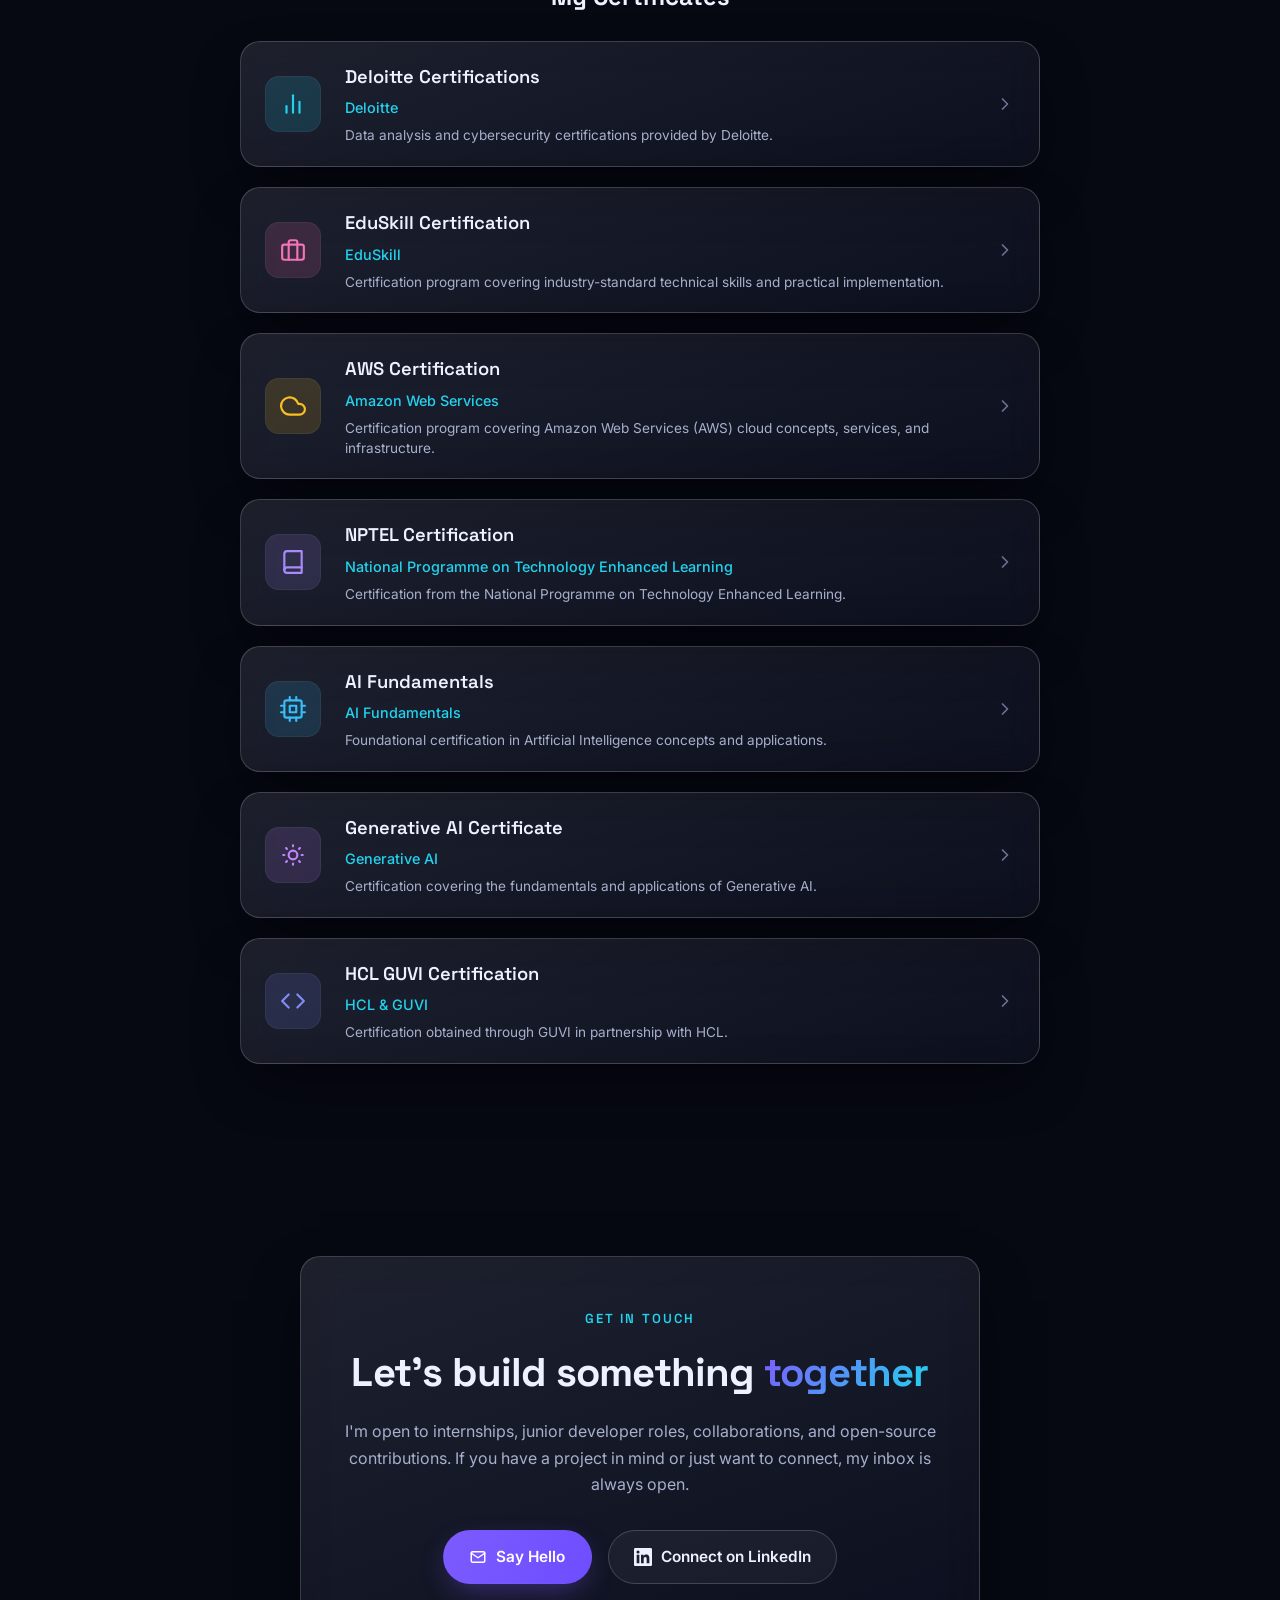
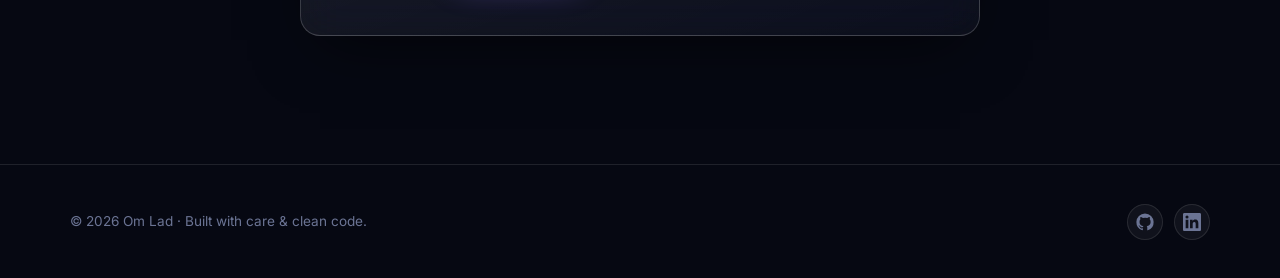
==== commit 04e55d62: "Update resume button to View Resume" ====
--- a/index.html
+++ b/index.html
@@ -62,15 +62,14 @@
           writing clean, efficient, maintainable code and building end-to-end software solutions — looking to grow as a
           developer while contributing to impactful projects in a collaborative team.</p>
         <div class="cta-row">
-          <!-- Download Resume Button -->
-          <a href="./images/OM_LAD_Resume.pdf" download="Om_Lad_Resume.pdf" class="btn btn-primary">
+          <!-- View Resume Button -->
+          <a href="./images/OM_LAD_Resume.pdf" target="_blank" rel="noopener" class="btn btn-primary">
             <svg viewBox="0 0 24 24" fill="none" stroke="currentColor" stroke-width="2" stroke-linecap="round"
               stroke-linejoin="round">
-              <path d="M21 15v4a2 2 0 0 1-2 2H5a2 2 0 0 1-2-2v-4" />
-              <polyline points="7 10 12 15 17 10" />
-              <line x1="12" y1="15" x2="12" y2="3" />
+              <path d="M1 12s4-8 11-8 11 8 11 8-4 8-11 8-11-8-11-8z" />
+              <circle cx="12" cy="12" r="3" />
             </svg>
-            Download Resume
+            View Resume
           </a>
           <a href="#projects" class="btn btn-ghost">
             View Projects
@@ -377,14 +376,94 @@
         <p class="sec-sub">A showcase of my continuous learning and competitive programming journey.</p>
       </div>
 
-      <div class="edu-grid">
-
-        <!-- Certificates Column -->
+      <div style="display: flex; flex-direction: column; gap: 4rem;">
+
+        <!-- Hackathons Section -->
+        <div id="hackathons">
+          <h3 style="font-family: var(--font-display); font-size: 1.5rem; margin-bottom: 1.5rem; color: var(--text); text-align: center;">My Hackathons</h3>
+          <div class="cert-list" id="hackathonGrid">
+            <div class="cert-card glass-card reveal d1" data-title="Hackathons Certification"
+              data-src="images/prabal.pdf">
+              <div class="cert-icon-wrap" style="--icon-bg: rgba(52, 211, 153, 0.15); --icon-color: #34d399;">
+                <svg viewBox="0 0 24 24" fill="none" stroke="currentColor" stroke-width="2" stroke-linecap="round"
+                  stroke-linejoin="round">
+                  <path d="M12 22s8-4 8-10V5l-8-3-8 3v7c0 6 8 10 8 10z"></path>
+                  <path d="m9 12 2 2 4-4"></path>
+                </svg>
+              </div>
+              <div class="cert-info">
+                <h3 class="cert-name">Hackathons Certification</h3>
+                <div class="cert-issuer">Achievement</div>
+                <p class="cert-description">Participated in 24 hours National level hackathon held at Dr .D.Y.Patil
+                  School of Engineering and Management
+                  (Deemed to be University), Kolhapur in 2024 .</p>
+                <p>Finished in last 10 teams among 120+ teams .</p>
+              </div>
+              <div class="cert-action">
+                <svg viewBox="0 0 24 24" fill="none" stroke="currentColor" stroke-width="2" stroke-linecap="round"
+                  stroke-linejoin="round">
+                  <polyline points="9 18 15 12 9 6"></polyline>
+                </svg>
+              </div>
+            </div>
+
+
+            <div class="cert-card glass-card reveal d1" data-title="Hackathons Certification"
+              data-src="images/prabal.pdf">
+              <div class="cert-icon-wrap" style="--icon-bg: rgba(249, 115, 22, 0.15); --icon-color: #f97316;">
+                <svg viewBox="0 0 24 24" fill="none" stroke="currentColor" stroke-width="2" stroke-linecap="round"
+                  stroke-linejoin="round">
+                  <polygon points="13 2 3 14 12 14 11 22 21 10 12 10 13 2"></polygon>
+                </svg>
+              </div>
+              <div class="cert-info">
+                <h3 class="cert-name">Hackathons Certification</h3>
+                <div class="cert-issuer">Achievement</div>
+                <p class="cert-description">Participated in 40 hours National level hackathon held at Sanjay Ghodawat
+                  University, Kolhapur in 2024 .</p>
+              </div>
+              <div class="cert-action">
+                <svg viewBox="0 0 24 24" fill="none" stroke="currentColor" stroke-width="2" stroke-linecap="round"
+                  stroke-linejoin="round">
+                  <polyline points="9 18 15 12 9 6"></polyline>
+                </svg>
+              </div>
+            </div>
+
+            <div class="cert-card glass-card reveal d1" data-title="Hackathons Certification"
+              data-src="images/prabal.pdf">
+              <div class="cert-icon-wrap" style="--icon-bg: rgba(99, 102, 241, 0.15); --icon-color: #6366f1;">
+                <svg viewBox="0 0 24 24" fill="none" stroke="currentColor" stroke-width="2" stroke-linecap="round"
+                  stroke-linejoin="round">
+                  <path d="M17 21v-2a4 4 0 0 0-4-4H5a4 4 0 0 0-4 4v2"></path>
+                  <circle cx="9" cy="7" r="4"></circle>
+                  <path d="M23 21v-2a4 4 0 0 0-3-3.87"></path>
+                  <path d="M16 3.13a4 4 0 0 1 0 7.75"></path>
+                </svg>
+              </div>
+              <div class="cert-info">
+                <h3 class="cert-name">Hackathons Certification</h3>
+                <div class="cert-issuer">Achievement</div>
+                <p class="cert-description">Participated in 8 hours SIH Inter College level hackathon held at
+                  Dr.D.Y.Patil
+                  School of Engineering and Management (DYPSEM).</p>
+                <p>Finished 5th among 40 teams .</p>
+              </div>
+              <div class="cert-action">
+                <svg viewBox="0 0 24 24" fill="none" stroke="currentColor" stroke-width="2" stroke-linecap="round"
+                  stroke-linejoin="round">
+                  <polyline points="9 18 15 12 9 6"></polyline>
+                </svg>
+              </div>
+            </div>
+
+          </div>
+        </div>
+
+        <!-- Certificates Section -->
         <div id="certificates">
-          <h3
-            style="font-family: var(--font-display); font-size: 1.5rem; margin-bottom: 1.5rem; color: var(--text); text-align: center;">
-            My Certificates</h3>
-          <div class="cert-list" id="certGrid" style="max-width: 100%;">
+          <h3 style="font-family: var(--font-display); font-size: 1.5rem; margin-bottom: 1.5rem; color: var(--text); text-align: center;">My Certificates</h3>
+          <div class="cert-list" id="certGrid">
 
             <div class="cert-card glass-card reveal d1" data-title="Deloitte Certifications"
               data-src="images/Deloitte.png,images/Deloitte-Cyber.png">
@@ -545,90 +624,6 @@
                 <h3 class="cert-name">HCL GUVI Certification</h3>
                 <div class="cert-issuer">HCL & GUVI</div>
                 <p class="cert-description">Certification obtained through GUVI in partnership with HCL.</p>
-              </div>
-              <div class="cert-action">
-                <svg viewBox="0 0 24 24" fill="none" stroke="currentColor" stroke-width="2" stroke-linecap="round"
-                  stroke-linejoin="round">
-                  <polyline points="9 18 15 12 9 6"></polyline>
-                </svg>
-              </div>
-            </div>
-
-          </div>
-        </div>
-
-        <!-- Hackathons Column -->
-        <div id="hackathons">
-          <h3
-            style="font-family: var(--font-display); font-size: 1.5rem; margin-bottom: 1.5rem; color: var(--text); text-align: center;">
-            My Hackathons</h3>
-          <div class="cert-list" id="hackathonGrid" style="max-width: 100%;">
-            <div class="cert-card glass-card reveal d1" data-title="Hackathons Certification"
-              data-src="images/prabal.pdf">
-              <div class="cert-icon-wrap" style="--icon-bg: rgba(52, 211, 153, 0.15); --icon-color: #34d399;">
-                <svg viewBox="0 0 24 24" fill="none" stroke="currentColor" stroke-width="2" stroke-linecap="round"
-                  stroke-linejoin="round">
-                  <path d="M12 22s8-4 8-10V5l-8-3-8 3v7c0 6 8 10 8 10z"></path>
-                  <path d="m9 12 2 2 4-4"></path>
-                </svg>
-              </div>
-              <div class="cert-info">
-                <h3 class="cert-name">Hackathons Certification</h3>
-                <div class="cert-issuer">Achievement</div>
-                <p class="cert-description">Participated in 24 hours National level hackathon held at Dr .D.Y.Patil
-                  School of Engineering and Management
-                  (Deemed to be University), Kolhapur in 2024 .</p>
-                <p>Finished in last 10 teams among 120+ teams .</p>
-              </div>
-              <div class="cert-action">
-                <svg viewBox="0 0 24 24" fill="none" stroke="currentColor" stroke-width="2" stroke-linecap="round"
-                  stroke-linejoin="round">
-                  <polyline points="9 18 15 12 9 6"></polyline>
-                </svg>
-              </div>
-            </div>
-
-
-            <div class="cert-card glass-card reveal d1" data-title="Hackathons Certification"
-              data-src="images/prabal.pdf">
-              <div class="cert-icon-wrap" style="--icon-bg: rgba(249, 115, 22, 0.15); --icon-color: #f97316;">
-                <svg viewBox="0 0 24 24" fill="none" stroke="currentColor" stroke-width="2" stroke-linecap="round"
-                  stroke-linejoin="round">
-                  <polygon points="13 2 3 14 12 14 11 22 21 10 12 10 13 2"></polygon>
-                </svg>
-              </div>
-              <div class="cert-info">
-                <h3 class="cert-name">Hackathons Certification</h3>
-                <div class="cert-issuer">Achievement</div>
-                <p class="cert-description">Participated in 40 hours National level hackathon held at Sanjay Ghodawat
-                  University, Kolhapur in 2024 .</p>
-              </div>
-              <div class="cert-action">
-                <svg viewBox="0 0 24 24" fill="none" stroke="currentColor" stroke-width="2" stroke-linecap="round"
-                  stroke-linejoin="round">
-                  <polyline points="9 18 15 12 9 6"></polyline>
-                </svg>
-              </div>
-            </div>
-
-            <div class="cert-card glass-card reveal d1" data-title="Hackathons Certification"
-              data-src="images/prabal.pdf">
-              <div class="cert-icon-wrap" style="--icon-bg: rgba(99, 102, 241, 0.15); --icon-color: #6366f1;">
-                <svg viewBox="0 0 24 24" fill="none" stroke="currentColor" stroke-width="2" stroke-linecap="round"
-                  stroke-linejoin="round">
-                  <path d="M17 21v-2a4 4 0 0 0-4-4H5a4 4 0 0 0-4 4v2"></path>
-                  <circle cx="9" cy="7" r="4"></circle>
-                  <path d="M23 21v-2a4 4 0 0 0-3-3.87"></path>
-                  <path d="M16 3.13a4 4 0 0 1 0 7.75"></path>
-                </svg>
-              </div>
-              <div class="cert-info">
-                <h3 class="cert-name">Hackathons Certification</h3>
-                <div class="cert-issuer">Achievement</div>
-                <p class="cert-description">Participated in 8 hours SIH Inter College level hackathon held at
-                  Dr.D.Y.Patil
-                  School of Engineering and Management (DYPSEM).</p>
-                <p>Finished 5th among 40 teams .</p>
               </div>
               <div class="cert-action">
                 <svg viewBox="0 0 24 24" fill="none" stroke="currentColor" stroke-width="2" stroke-linecap="round"
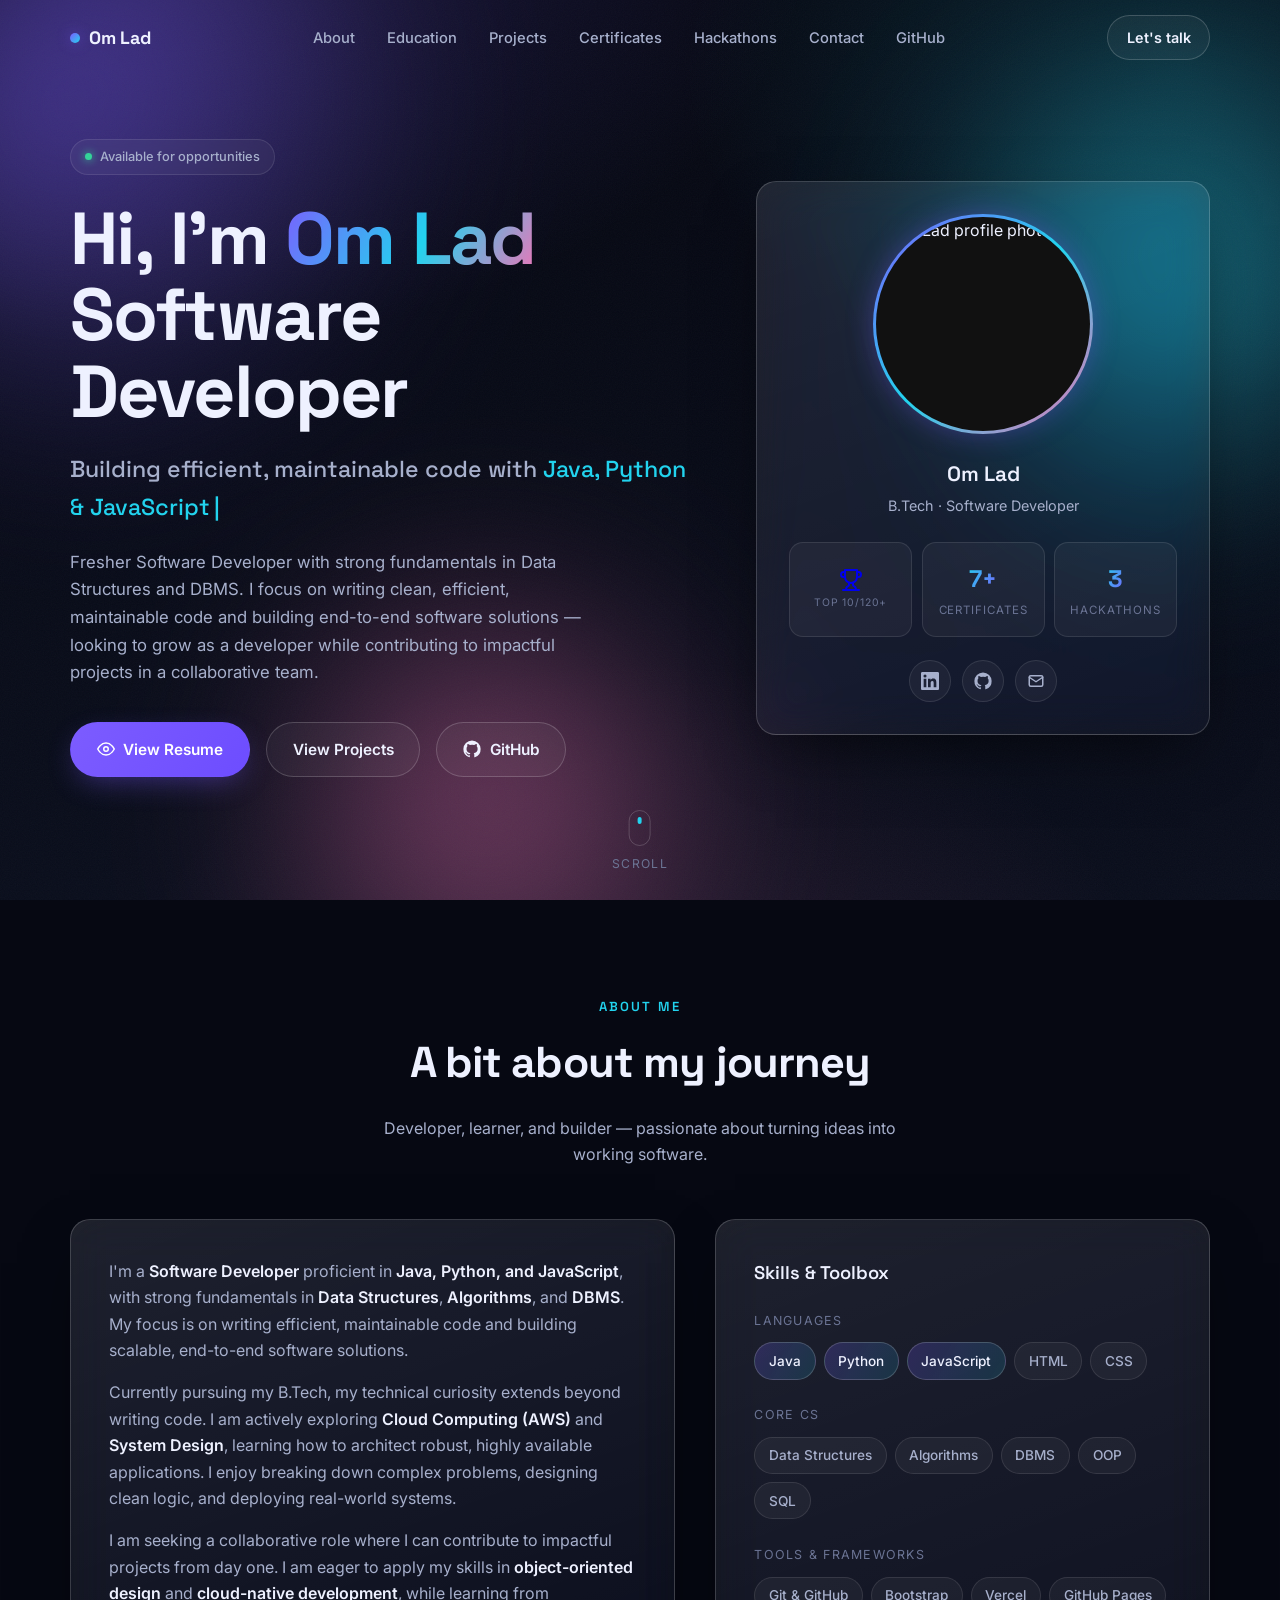
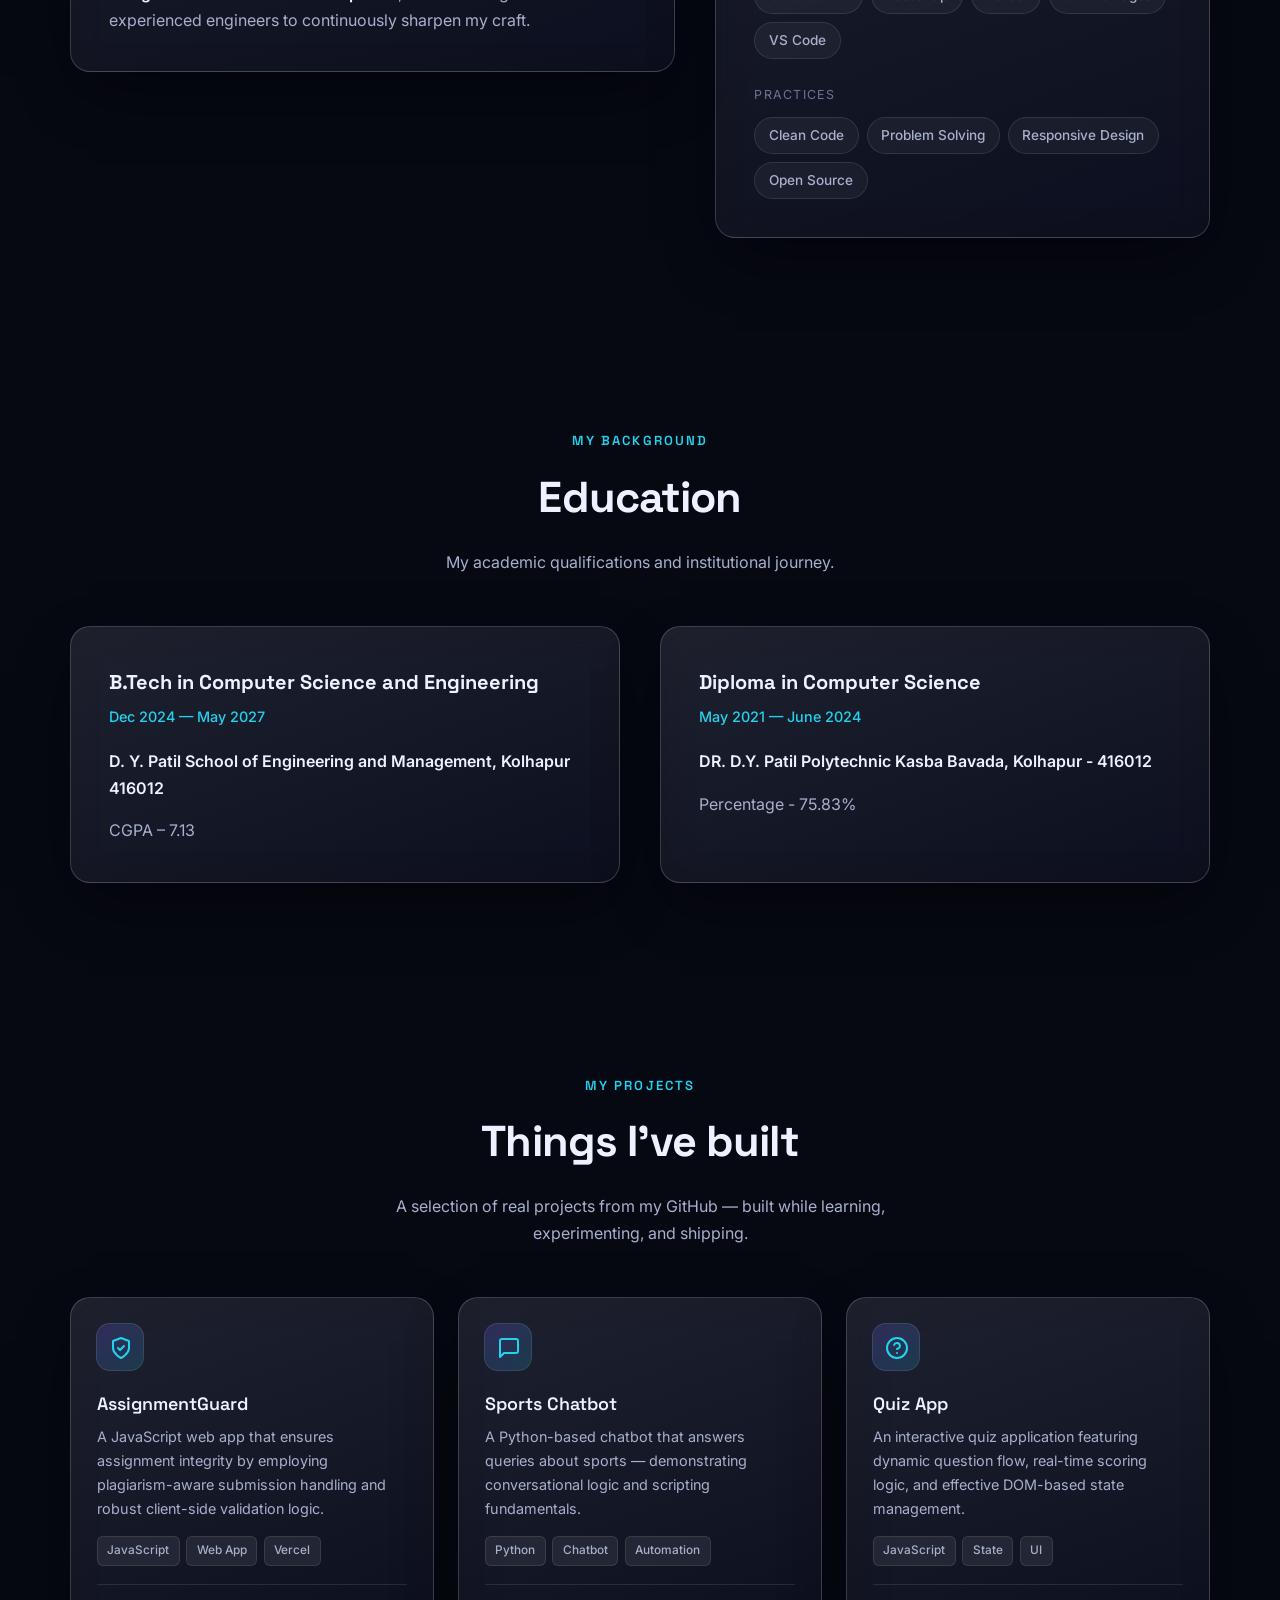
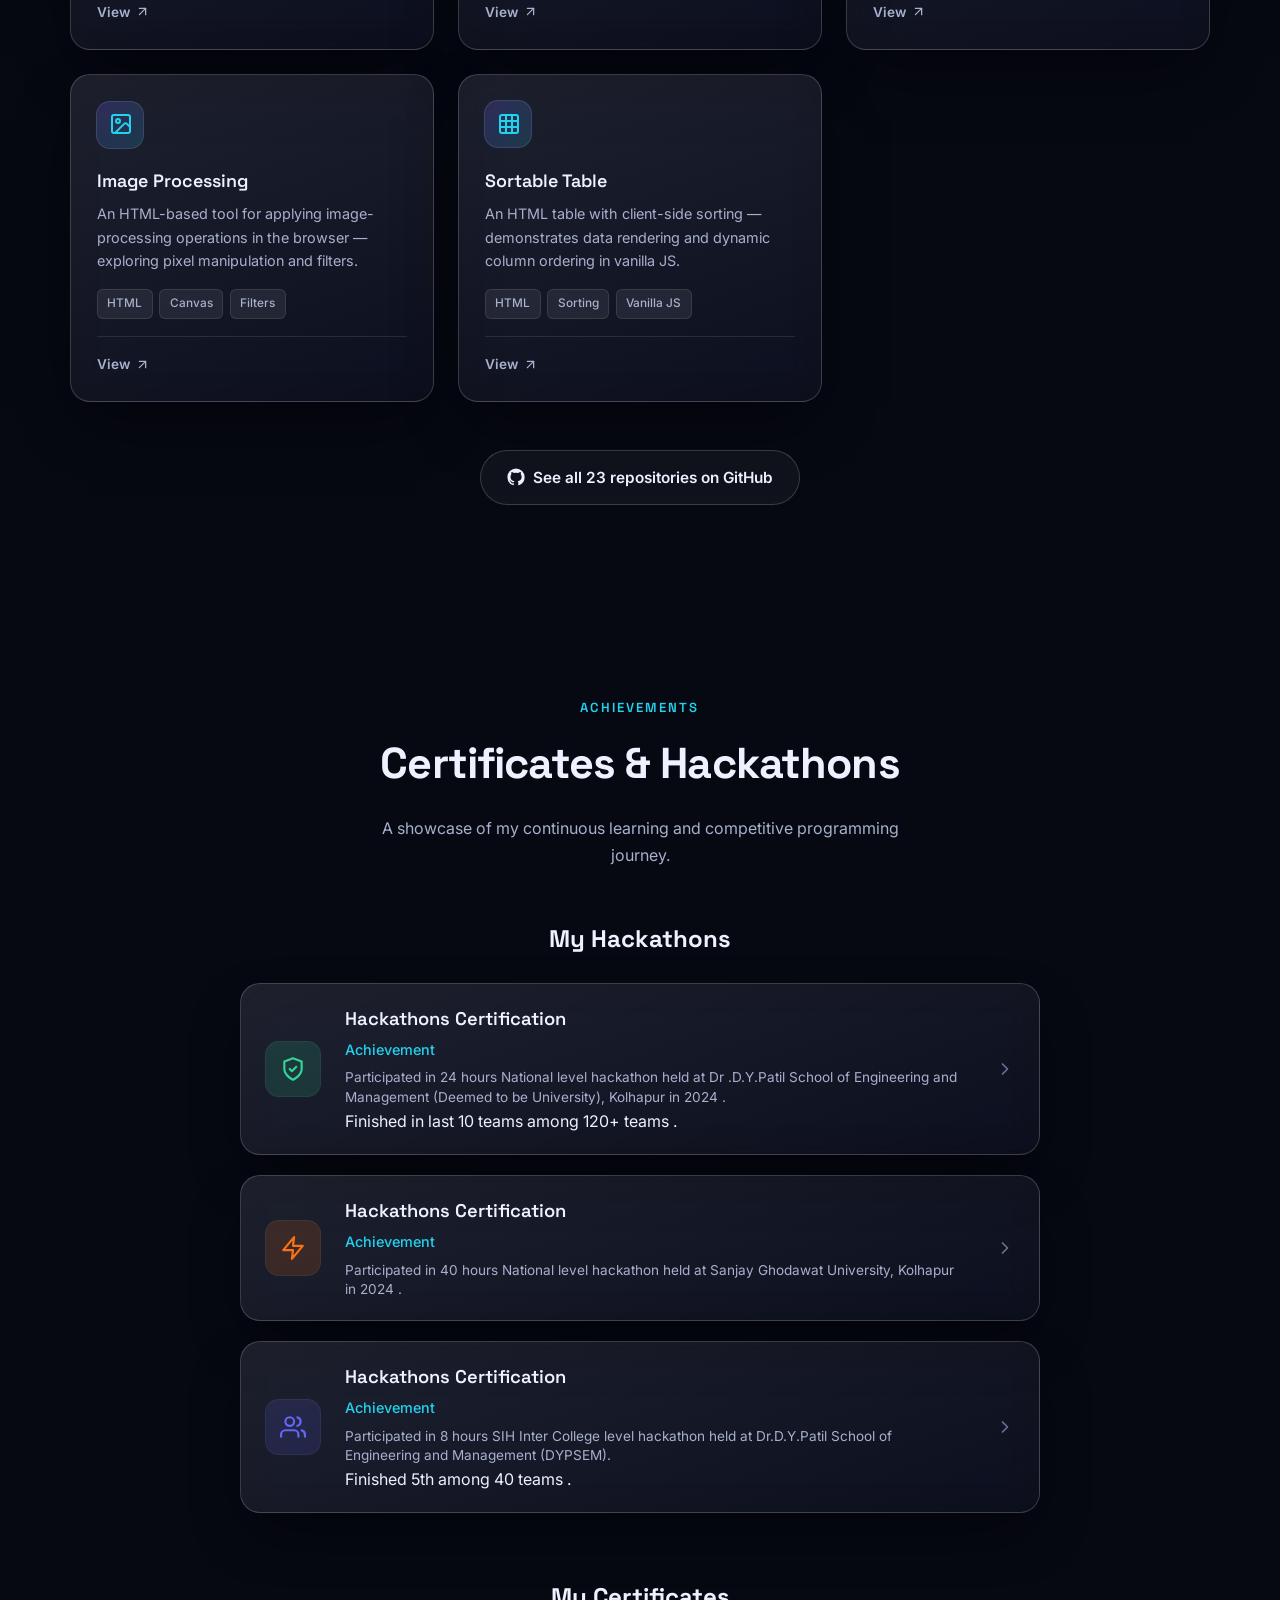
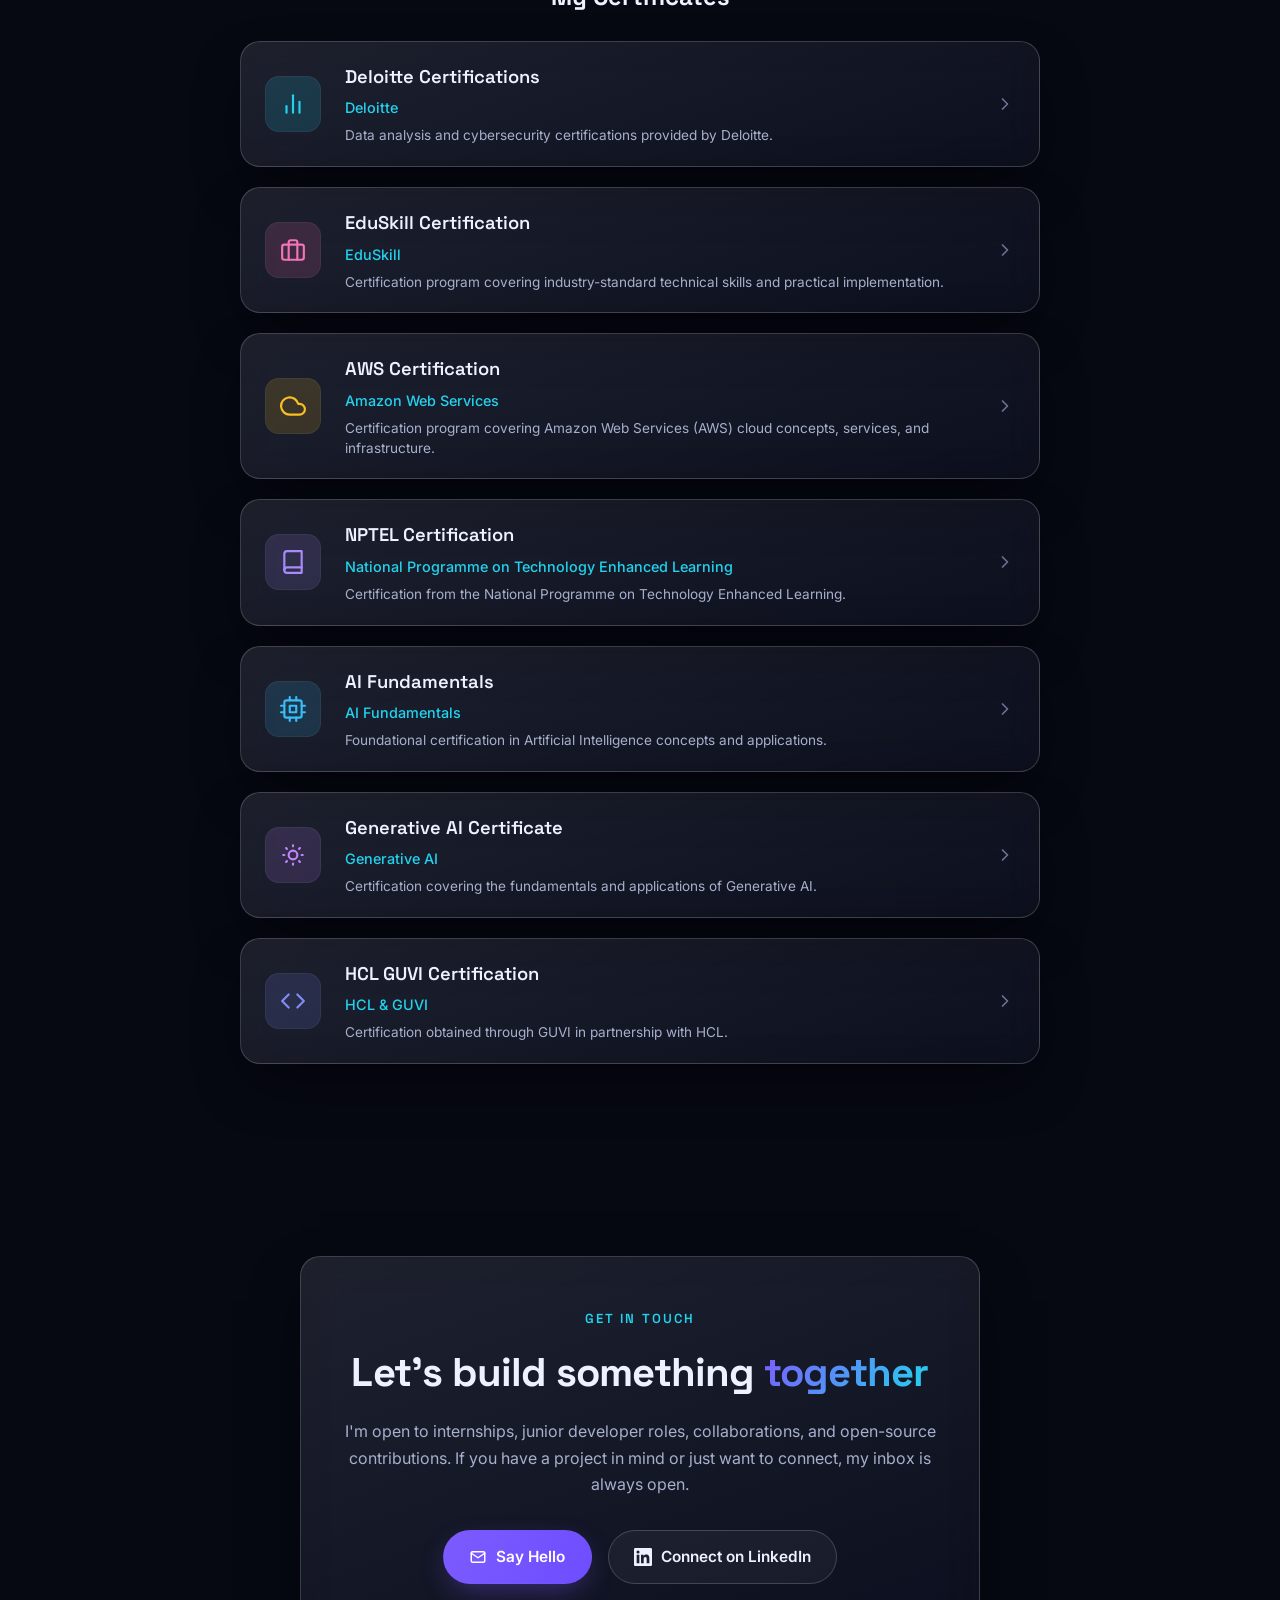
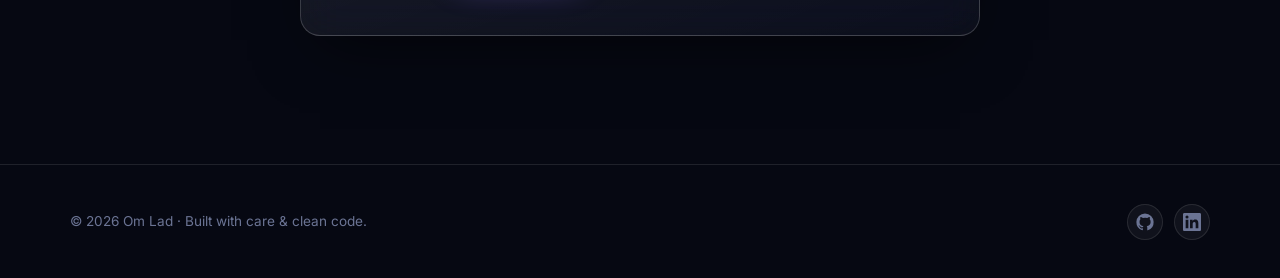
==== commit 4f864836: "Enhance hero stats: update metrics and style hackathon trophy icon" ====
--- a/index.html
+++ b/index.html
@@ -92,18 +92,34 @@
           <div class="name">Om Lad</div>
           <div class="title">B.Tech · Software Developer</div>
           <div class="stats">
-            <div class="stat">
-              <div class="num">23</div>
-              <div class="lbl">Repos</div>
-            </div>
-            <div class="stat">
+            <a href="#hackathons" class="stat" aria-label="Hackathons">
+              <div class="num" style="display: flex; align-items: center; justify-content: center; height: 1.5rem;">
+                <svg viewBox="0 0 24 24" fill="none" stroke="url(#trophy-grad)" stroke-width="2" stroke-linecap="round"
+                  stroke-linejoin="round" style="width: 24px; height: 24px; stroke: currentColor;">
+                  <defs>
+                    <linearGradient id="trophy-grad" x1="0%" y1="0%" x2="100%" y2="100%">
+                      <stop offset="0%" stop-color="var(--accent-2)" />
+                      <stop offset="100%" stop-color="var(--accent)" />
+                    </linearGradient>
+                  </defs>
+                  <path d="M6 9H4.5a2.5 2.5 0 0 1 0-5H6"></path>
+                  <path d="M18 9h1.5a2.5 2.5 0 0 0 0-5H18"></path>
+                  <path d="M4 22h16"></path>
+                  <path d="M10 14.66V17c0 .55-.47.98-.97 1.21C7.85 18.75 7 20.24 7 22"></path>
+                  <path d="M14 14.66V17c0 .55.47.98.97 1.21C16.15 18.75 17 20.24 17 22"></path>
+                  <path d="M18 2H6v7a6 6 0 0 0 12 0V2Z"></path>
+                </svg>
+              </div>
+              <div class="lbl" style="font-size: 0.65rem;">Top 10/120+</div>
+            </a>
+            <a href="#certificates" class="stat" aria-label="Certificates">
+              <div class="num">7+</div>
+              <div class="lbl">Certificates</div>
+            </a>
+            <a href="#hackathons" class="stat" aria-label="Hackathons">
               <div class="num">3</div>
-              <div class="lbl">Languages</div>
-            </div>
-            <div class="stat">
-              <div class="num">1+</div>
-              <div class="lbl">Years</div>
-            </div>
+              <div class="lbl">Hackathons</div>
+            </a>
           </div>
           <div class="socials">
             <a class="soc" href="https://linkedin.com/in/om-lad" target="_blank" rel="noopener" aria-label="LinkedIn">
@@ -380,7 +396,9 @@
 
         <!-- Hackathons Section -->
         <div id="hackathons">
-          <h3 style="font-family: var(--font-display); font-size: 1.5rem; margin-bottom: 1.5rem; color: var(--text); text-align: center;">My Hackathons</h3>
+          <h3
+            style="font-family: var(--font-display); font-size: 1.5rem; margin-bottom: 1.5rem; color: var(--text); text-align: center;">
+            My Hackathons</h3>
           <div class="cert-list" id="hackathonGrid">
             <div class="cert-card glass-card reveal d1" data-title="Hackathons Certification"
               data-src="images/prabal.pdf">
@@ -462,7 +480,9 @@
 
         <!-- Certificates Section -->
         <div id="certificates">
-          <h3 style="font-family: var(--font-display); font-size: 1.5rem; margin-bottom: 1.5rem; color: var(--text); text-align: center;">My Certificates</h3>
+          <h3
+            style="font-family: var(--font-display); font-size: 1.5rem; margin-bottom: 1.5rem; color: var(--text); text-align: center;">
+            My Certificates</h3>
           <div class="cert-list" id="certGrid">
 
             <div class="cert-card glass-card reveal d1" data-title="Deloitte Certifications"
--- a/style.css
+++ b/style.css
@@ -530,6 +530,18 @@
   border-radius: var(--radius-sm);
   background: var(--surface);
   border: 1px solid var(--border);
+  text-decoration: none;
+  transition: all .25s ease;
+  display: flex;
+  flex-direction: column;
+  align-items: center;
+  justify-content: center;
+}
+
+a.stat:hover {
+  border-color: var(--accent);
+  background: rgba(124, 92, 255, 0.16);
+  transform: translateY(-2px);
 }
 
 .stat .num {
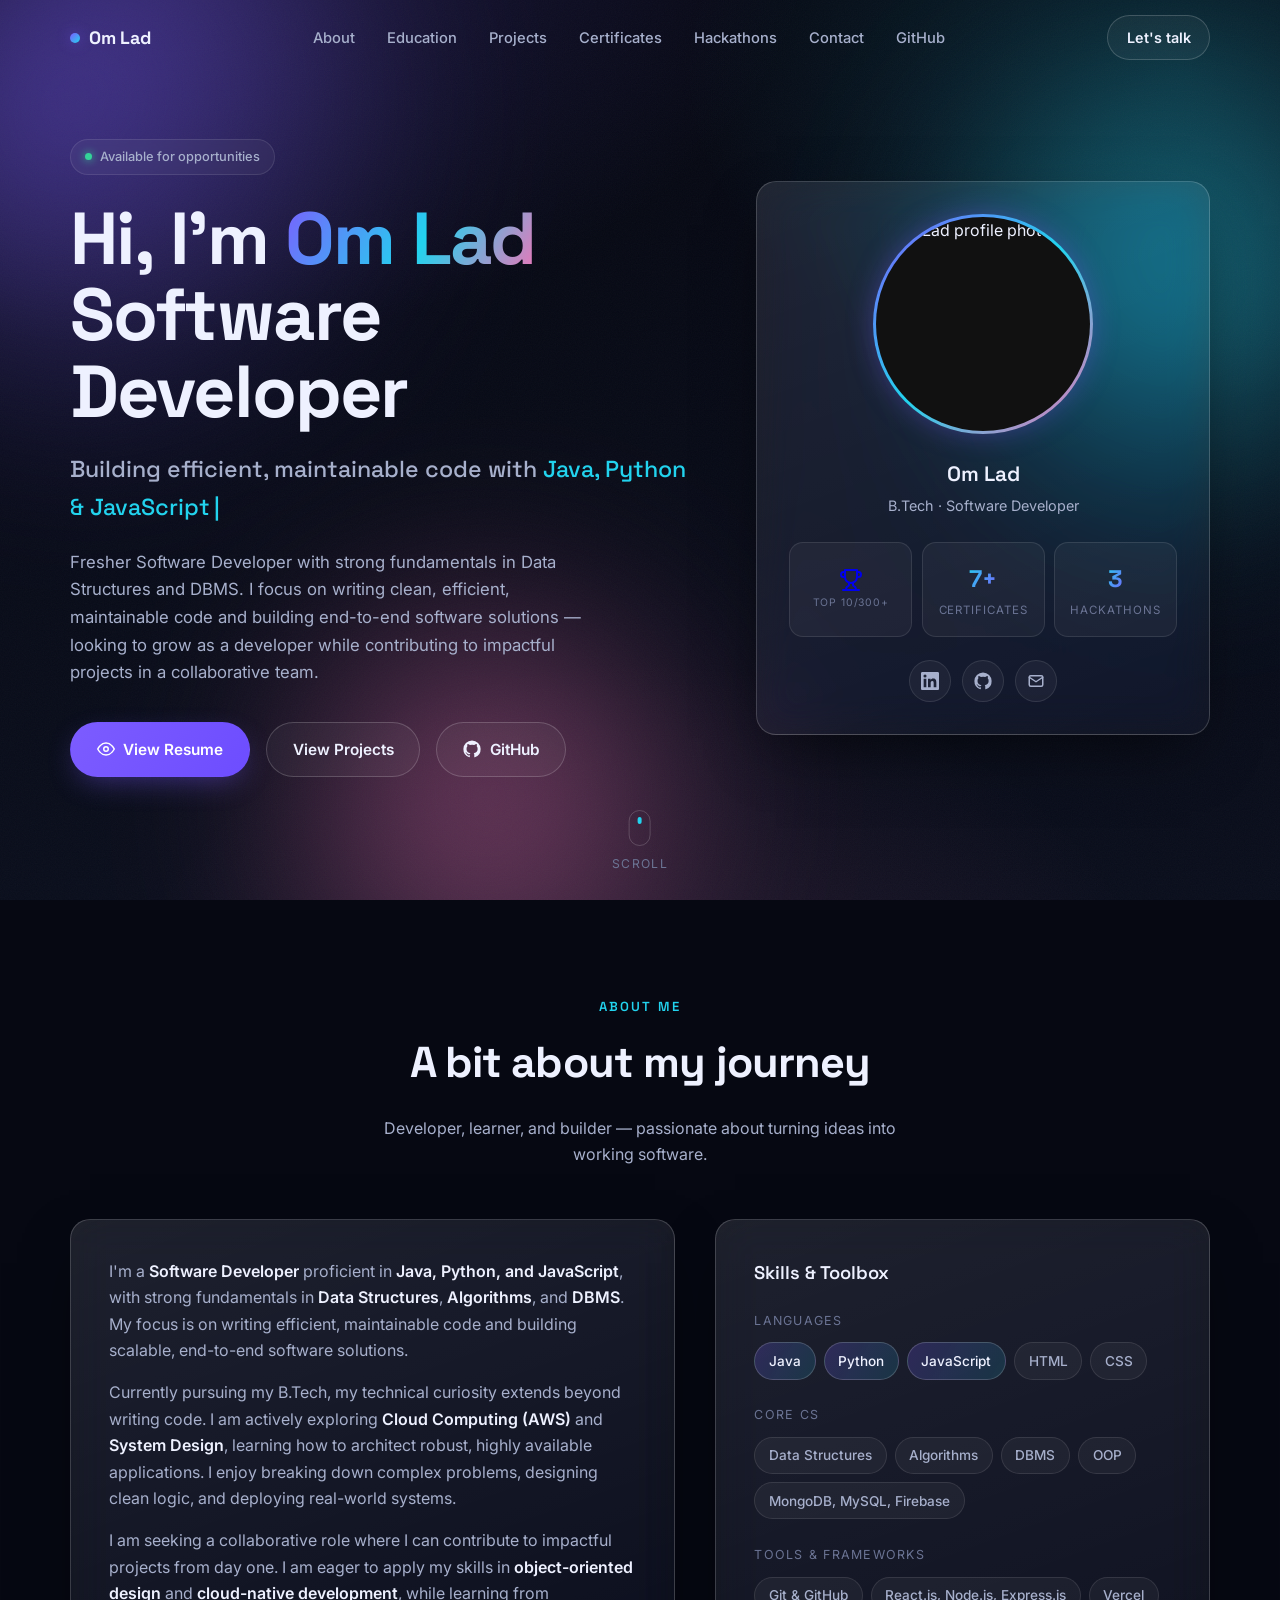
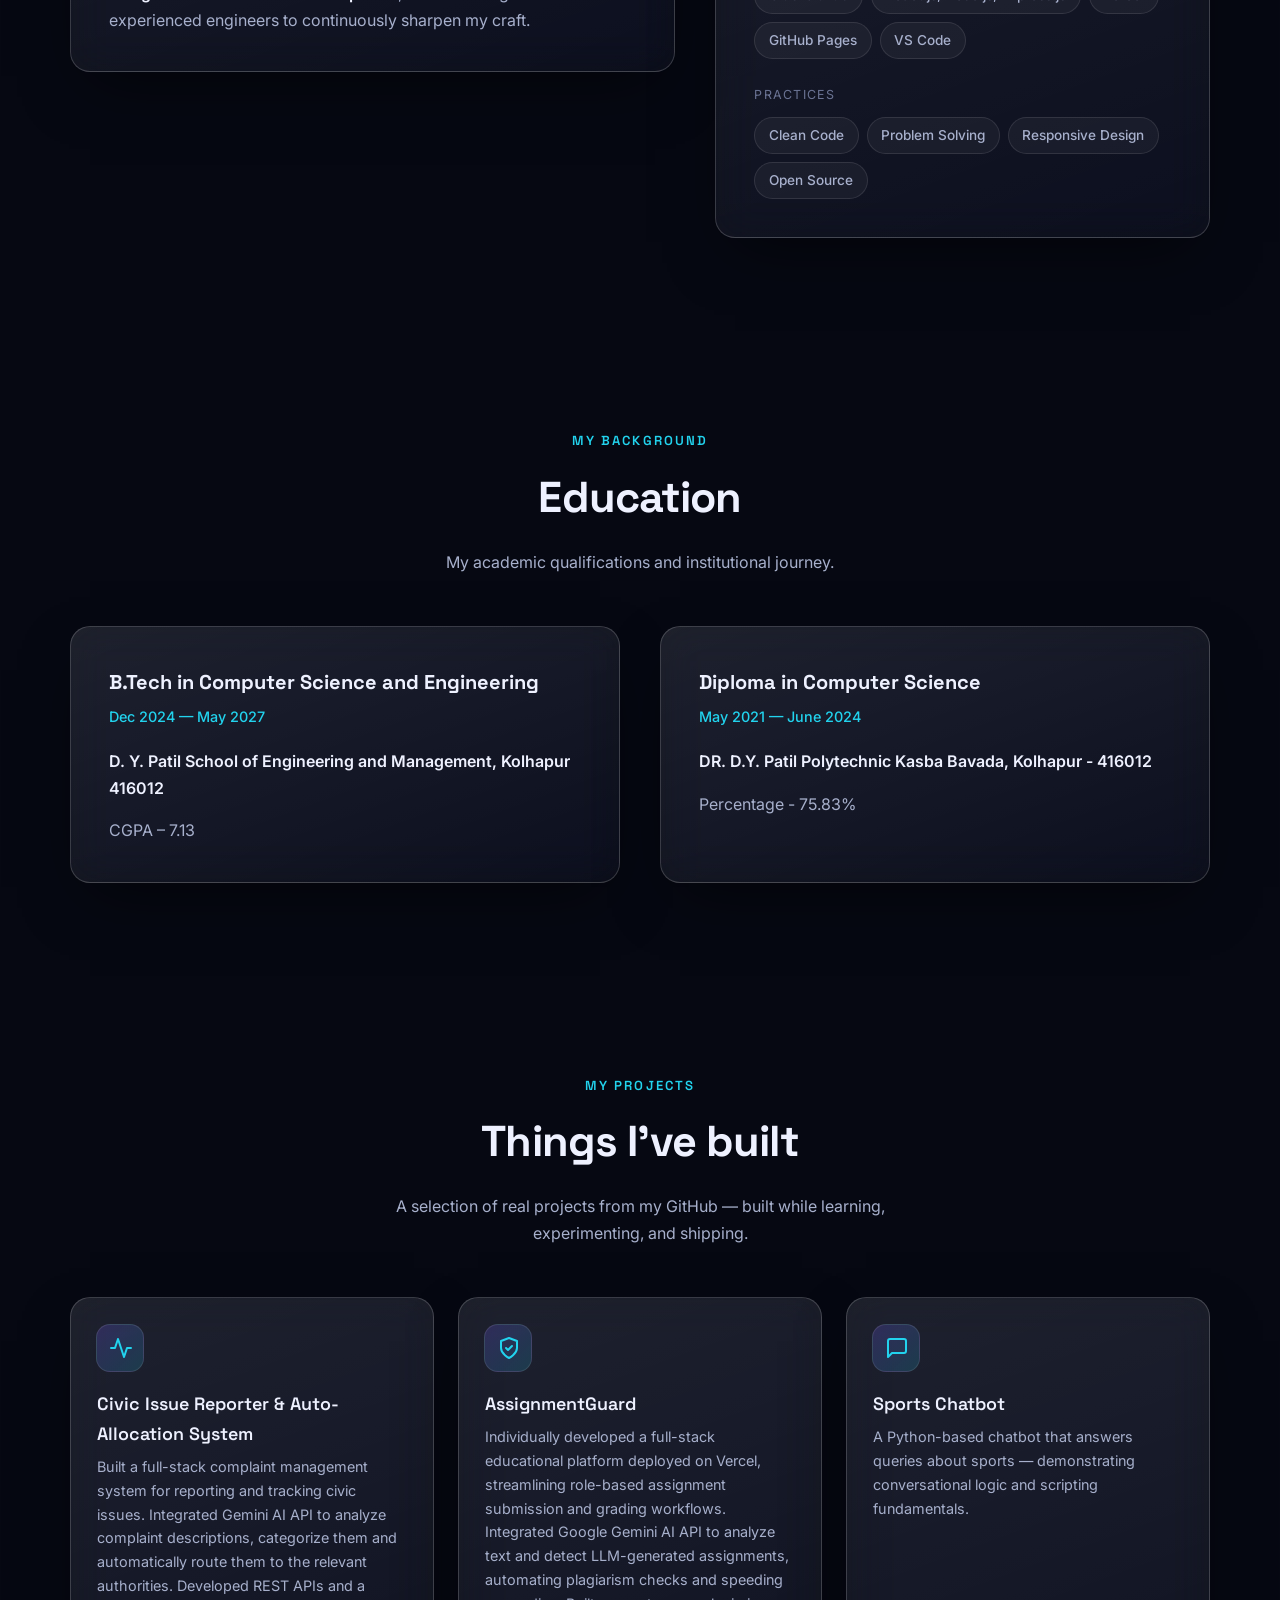
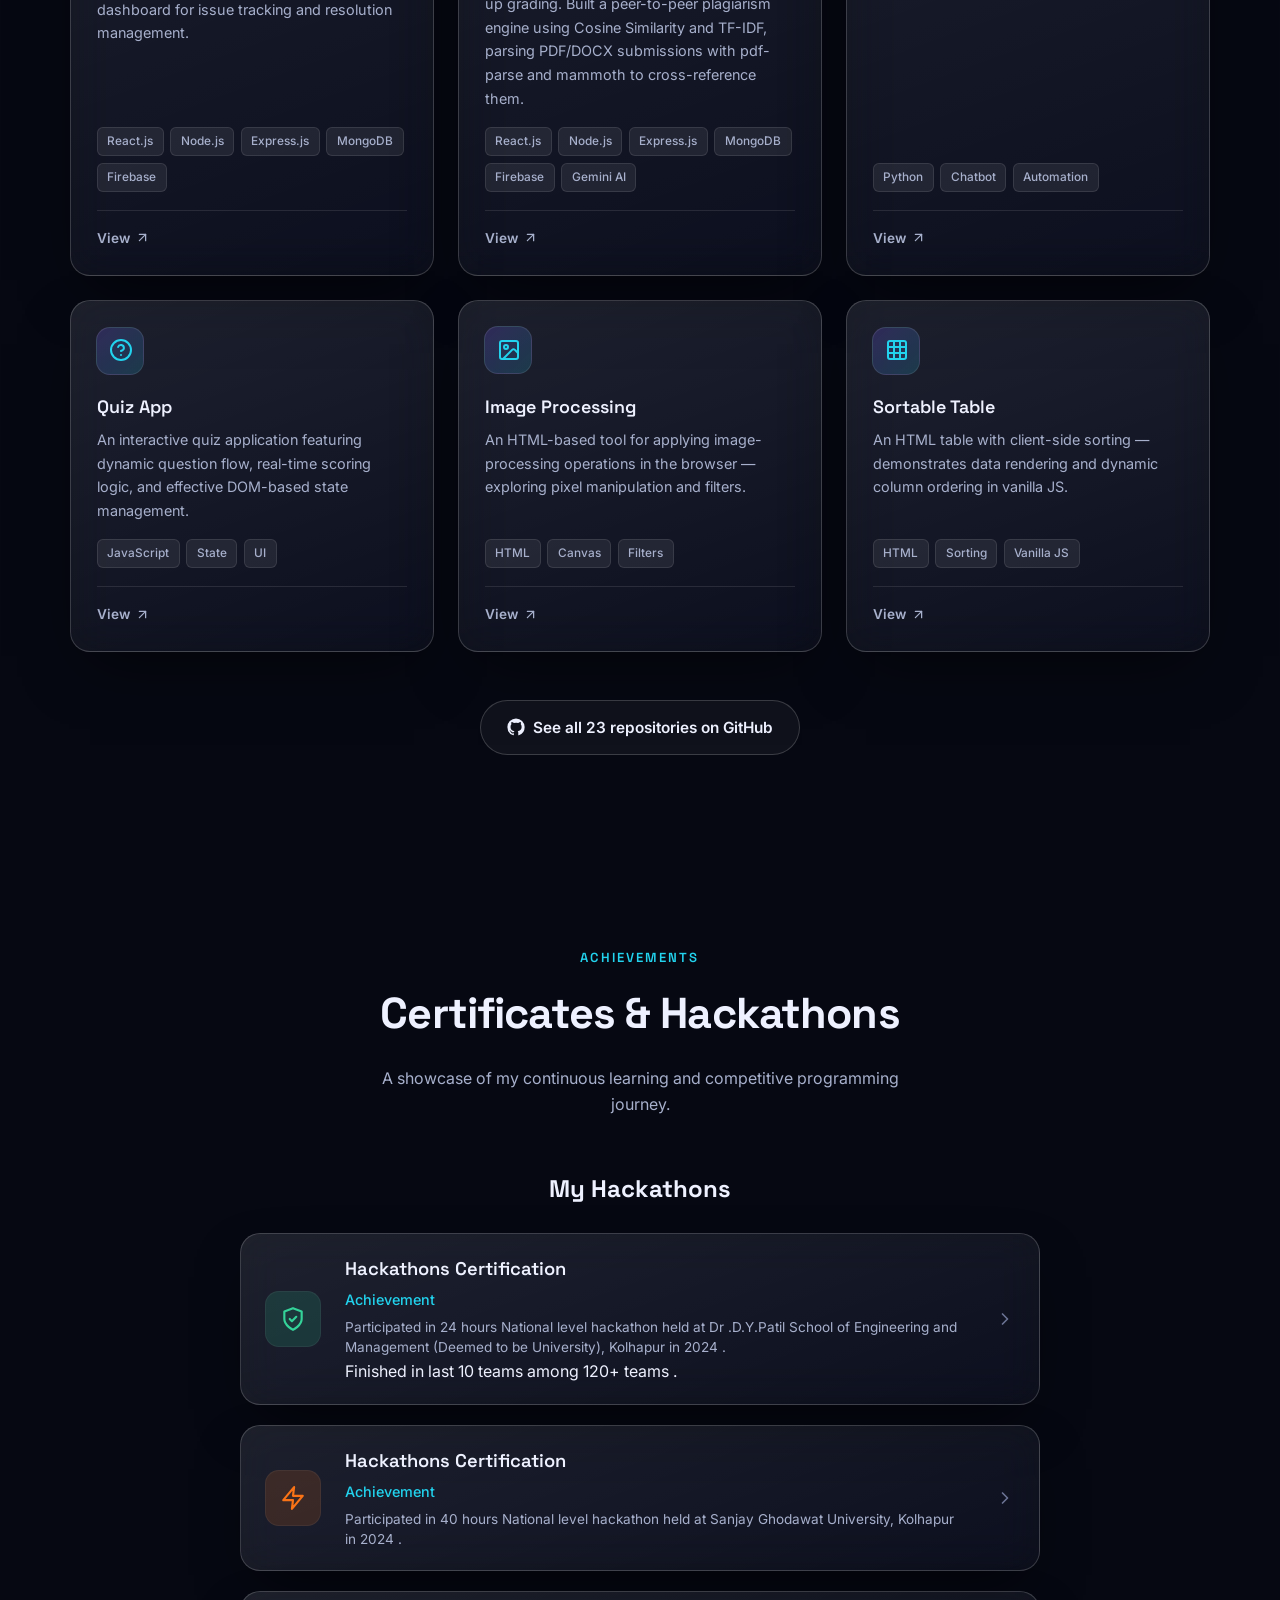
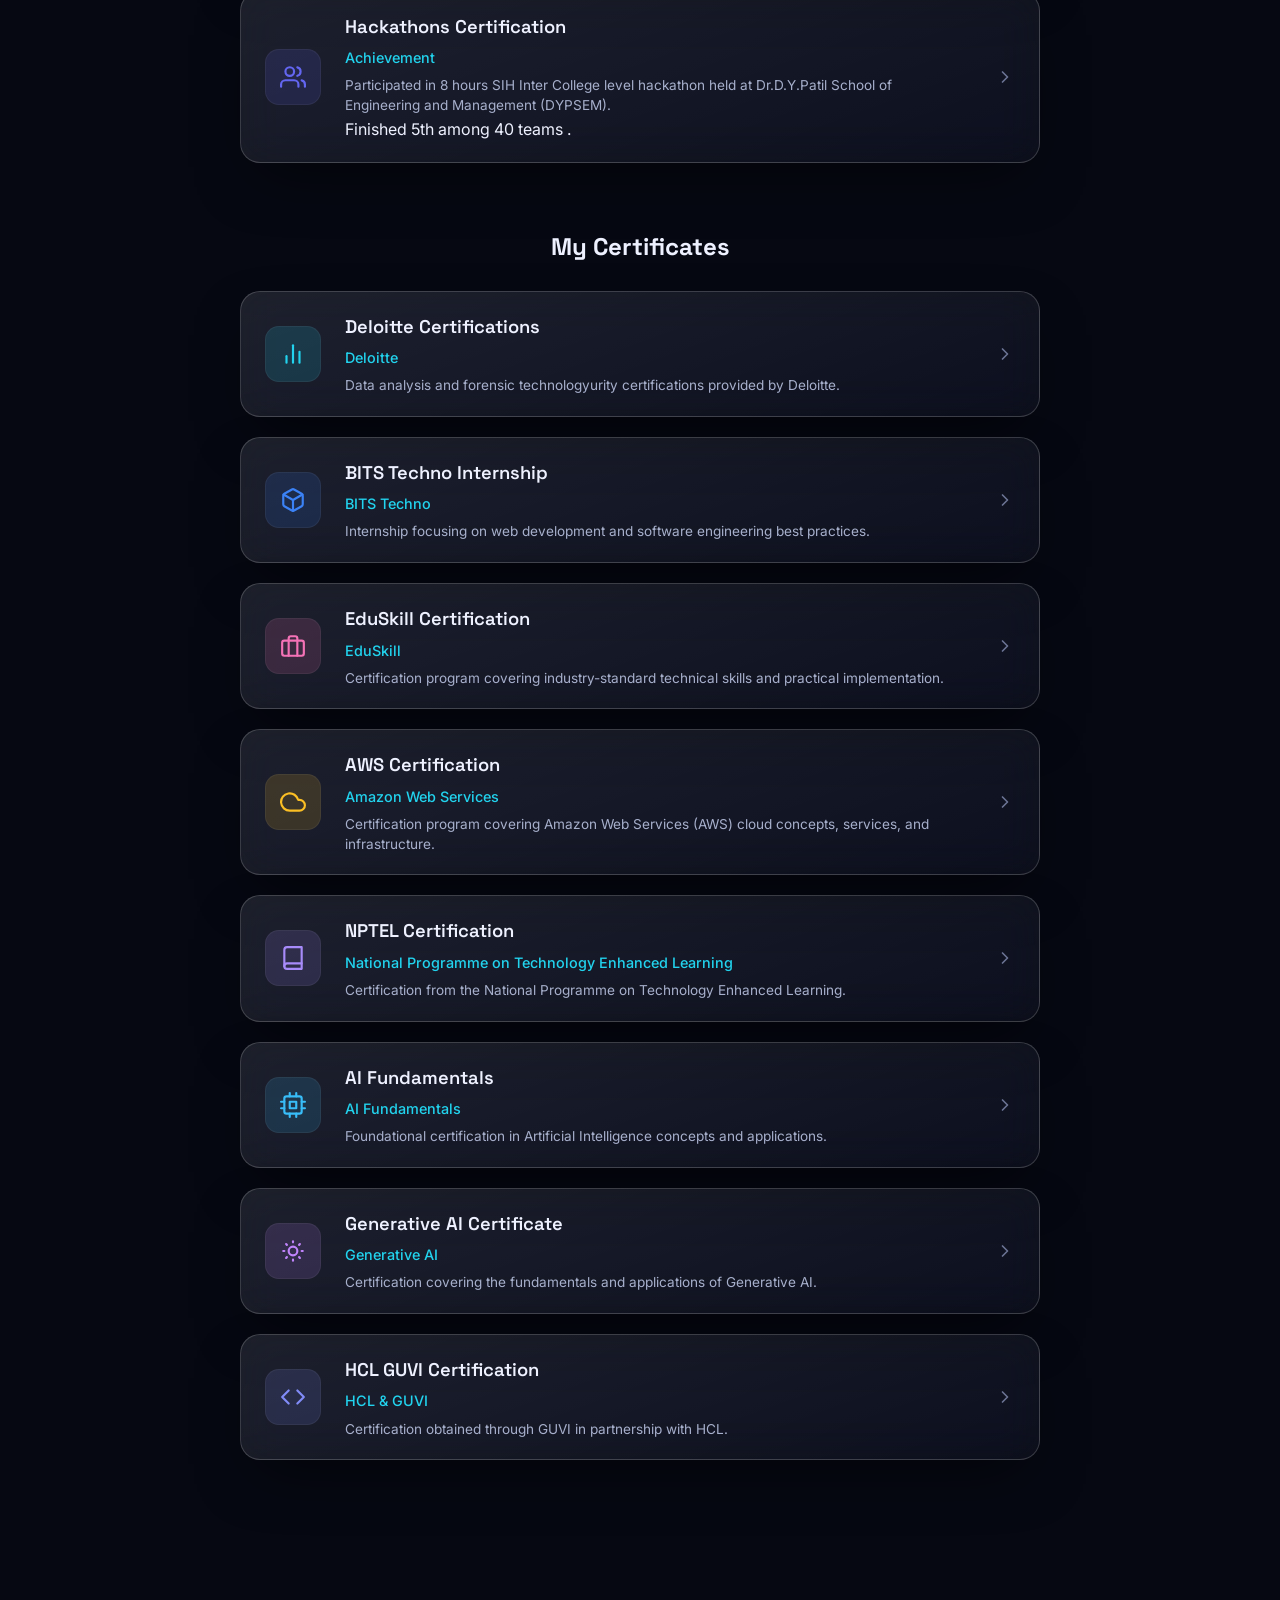
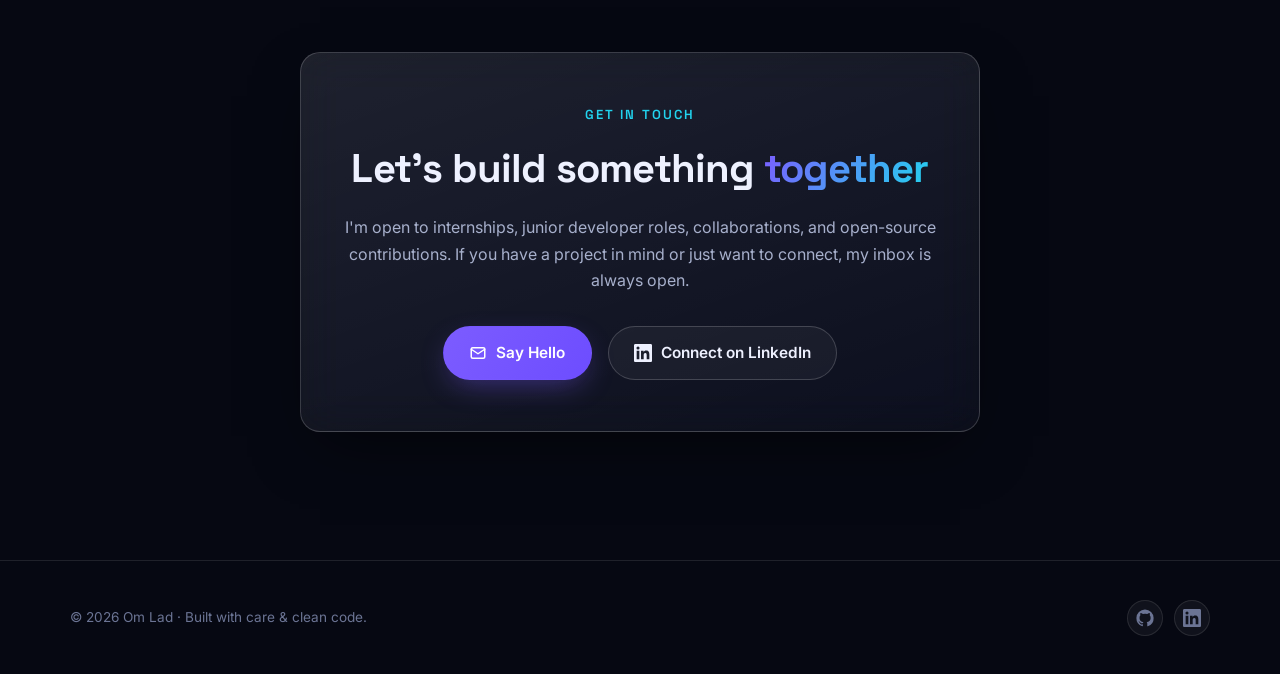
==== commit 721ccc9b: "Corrected mistakes" ====
--- a/index.html
+++ b/index.html
@@ -110,7 +110,7 @@
                   <path d="M18 2H6v7a6 6 0 0 0 12 0V2Z"></path>
                 </svg>
               </div>
-              <div class="lbl" style="font-size: 0.65rem;">Top 10/120+</div>
+              <div class="lbl" style="font-size: 0.65rem;">Top 10/300+</div>
             </a>
             <a href="#certificates" class="stat" aria-label="Certificates">
               <div class="num">7+</div>
@@ -122,7 +122,7 @@
             </a>
           </div>
           <div class="socials">
-            <a class="soc" href="https://linkedin.com/in/om-lad" target="_blank" rel="noopener" aria-label="LinkedIn">
+            <a class="soc" href="https://linkedin.com/in/om-lad-ba0306325" target="_blank" rel="noopener" aria-label="LinkedIn">
               <svg viewBox="0 0 24 24" fill="currentColor">
                 <path
                   d="M20.45 20.45h-3.55v-5.57c0-1.33-.02-3.04-1.85-3.04-1.85 0-2.13 1.45-2.13 2.94v5.67H9.36V9h3.41v1.56h.05c.47-.9 1.64-1.85 3.37-1.85 3.6 0 4.27 2.37 4.27 5.45v6.29ZM5.34 7.43a2.06 2.06 0 1 1 0-4.12 2.06 2.06 0 0 1 0 4.12ZM7.12 20.45H3.56V9h3.56v11.45ZM22.22 0H1.77C.8 0 0 .78 0 1.74v20.52C0 23.22.8 24 1.77 24h20.45c.98 0 1.78-.78 1.78-1.74V1.74C24 .78 23.2 0 22.22 0Z" />
@@ -134,7 +134,7 @@
                   d="M12 .5A11.5 11.5 0 0 0 .5 12 11.5 11.5 0 0 0 8.36 23c.58.1.79-.25.79-.56v-2c-3.2.7-3.88-1.37-3.88-1.37-.53-1.34-1.3-1.7-1.3-1.7-1.06-.72.08-.71.08-.71 1.17.08 1.78 1.2 1.78 1.2 1.04 1.78 2.73 1.27 3.4.97.1-.75.4-1.27.73-1.56-2.55-.29-5.24-1.28-5.24-5.7 0-1.26.45-2.29 1.2-3.1-.12-.29-.52-1.46.11-3.05 0 0 .97-.31 3.18 1.18a11 11 0 0 1 5.8 0c2.2-1.5 3.17-1.18 3.17-1.18.63 1.59.23 2.76.11 3.05.75.81 1.2 1.84 1.2 3.1 0 4.43-2.69 5.41-5.25 5.69.41.36.78 1.06.78 2.14v3.17c0 .31.21.67.8.56A11.5 11.5 0 0 0 23.5 12 11.5 11.5 0 0 0 12 .5Z" />
               </svg>
             </a>
-            <a class="soc" href="mailto:hello@omlad.dev" aria-label="Email">
+            <a class="soc" href="mailto:ladom3003@gmail.com" aria-label="Email">
               <svg viewBox="0 0 24 24" fill="none" stroke="currentColor" stroke-width="2" stroke-linecap="round"
                 stroke-linejoin="round">
                 <rect x="3" y="5" width="18" height="14" rx="2" />
@@ -196,14 +196,14 @@
               <span class="chip">Algorithms</span>
               <span class="chip">DBMS</span>
               <span class="chip">OOP</span>
-              <span class="chip">SQL</span>
+              <span class="chip">MongoDB, MySQL, Firebase</span>
             </div>
           </div>
           <div class="skill-group">
             <div class="glabel">Tools & Frameworks</div>
             <div class="chips">
               <span class="chip">Git & GitHub</span>
-              <span class="chip">Bootstrap</span>
+              <span class="chip">React.js, Node.js, Express.js</span>
               <span class="chip">Vercel</span>
               <span class="chip">GitHub Pages</span>
               <span class="chip">VS Code</span>
@@ -258,7 +258,23 @@
           shipping.</p>
       </div>
 
-      <div class="proj-grid" id="projGrid">
+      <div class="proj-grid" id="projGrid">        <article class="glass-card proj-card reveal d2">
+          <div class="proj-icon"><svg viewBox="0 0 24 24" fill="none" stroke="currentColor" stroke-width="2"
+              stroke-linecap="round" stroke-linejoin="round">
+              <path d="M22 12h-4l-3 9L9 3l-3 9H2" />
+            </svg></div>
+          <h3 class="proj-name">Civic Issue Reporter & Auto-Allocation System</h3>
+          <p class="proj-desc">Built a full-stack complaint management system for reporting and tracking civic issues. Integrated Gemini AI API to analyze complaint descriptions, categorize them and automatically route them to the relevant authorities. Developed REST APIs and a dashboard for issue tracking and resolution management.</p>
+          <div class="proj-tags"><span class="proj-tag">React.js</span><span class="proj-tag">Node.js</span><span class="proj-tag">Express.js</span><span class="proj-tag">MongoDB</span><span class="proj-tag">Firebase</span></div>
+          <div class="proj-foot">
+            <a class="proj-link" href="#" target="_blank" rel="noopener">View <svg
+                viewBox="0 0 24 24" fill="none" stroke="currentColor" stroke-width="2" stroke-linecap="round"
+                stroke-linejoin="round">
+                <path d="M7 17 17 7" />
+                <path d="M7 7h10v10" />
+              </svg></a>
+          </div>
+        </article>
 
         <article class="glass-card proj-card reveal d2">
           <div class="proj-icon"><svg viewBox="0 0 24 24" fill="none" stroke="currentColor" stroke-width="2"
@@ -267,10 +283,8 @@
               <path d="m9 12 2 2 4-4" />
             </svg></div>
           <h3 class="proj-name">AssignmentGuard</h3>
-          <p class="proj-desc">A JavaScript web app that ensures assignment integrity by employing plagiarism-aware
-            submission handling and robust client-side validation logic.</p>
-          <div class="proj-tags"><span class="proj-tag">JavaScript</span><span class="proj-tag">Web App</span><span
-              class="proj-tag">Vercel</span></div>
+          <p class="proj-desc">Individually developed a full-stack educational platform deployed on Vercel, streamlining role-based assignment submission and grading workflows. Integrated Google Gemini AI API to analyze text and detect LLM-generated assignments, automating plagiarism checks and speeding up grading. Built a peer-to-peer plagiarism engine using Cosine Similarity and TF-IDF, parsing PDF/DOCX submissions with pdf-parse and mammoth to cross-reference them.</p>
+          <div class="proj-tags"><span class="proj-tag">React.js</span><span class="proj-tag">Node.js</span><span class="proj-tag">Express.js</span><span class="proj-tag">MongoDB</span><span class="proj-tag">Firebase</span><span class="proj-tag">Gemini AI</span></div>
           <div class="proj-foot">
             <a class="proj-link" href="https://assignmetgurd.vercel.app/" target="_blank" rel="noopener">View <svg
                 viewBox="0 0 24 24" fill="none" stroke="currentColor" stroke-width="2" stroke-linecap="round"
@@ -498,7 +512,29 @@
               <div class="cert-info">
                 <h3 class="cert-name">Deloitte Certifications</h3>
                 <div class="cert-issuer">Deloitte</div>
-                <p class="cert-description">Data analysis and cybersecurity certifications provided by Deloitte.</p>
+                <p class="cert-description">Data analysis and forensic technologyurity certifications provided by Deloitte.</p>
+              </div>
+              <div class="cert-action">
+                <svg viewBox="0 0 24 24" fill="none" stroke="currentColor" stroke-width="2" stroke-linecap="round"
+                  stroke-linejoin="round">
+                  <polyline points="9 18 15 12 9 6"></polyline>
+                </svg>
+              </div>
+            </div>
+
+            <div class="cert-card glass-card reveal d2" data-title="BITS Techno Internship" data-src="">
+              <div class="cert-icon-wrap" style="--icon-bg: rgba(59, 130, 246, 0.15); --icon-color: #3b82f6;">
+                <svg viewBox="0 0 24 24" fill="none" stroke="currentColor" stroke-width="2" stroke-linecap="round"
+                  stroke-linejoin="round">
+                  <path d="M21 16V8a2 2 0 0 0-1-1.73l-7-4a2 2 0 0 0-2 0l-7 4A2 2 0 0 0 3 8v8a2 2 0 0 0 1 1.73l7 4a2 2 0 0 0 2 0l7-4A2 2 0 0 0 21 16z"></path>
+                  <polyline points="3.27 6.96 12 12.01 20.73 6.96"></polyline>
+                  <line x1="12" y1="22.08" x2="12" y2="12"></line>
+                </svg>
+              </div>
+              <div class="cert-info">
+                <h3 class="cert-name">BITS Techno Internship</h3>
+                <div class="cert-issuer">BITS Techno</div>
+                <p class="cert-description">Internship focusing on web development and software engineering best practices.</p>
               </div>
               <div class="cert-action">
                 <svg viewBox="0 0 24 24" fill="none" stroke="currentColor" stroke-width="2" stroke-linecap="round"
@@ -669,7 +705,7 @@
         <p>I'm open to internships, junior developer roles, collaborations, and open-source contributions. If you have a
           project in mind or just want to connect, my inbox is always open.</p>
         <div class="cta-row">
-          <a href="mailto:hello@omlad.dev" class="btn btn-primary">
+          <a href="mailto:ladom3003@gmail.com" class="btn btn-primary">
             <svg viewBox="0 0 24 24" fill="none" stroke="currentColor" stroke-width="2" stroke-linecap="round"
               stroke-linejoin="round">
               <rect x="3" y="5" width="18" height="14" rx="2" />
@@ -677,7 +713,7 @@
             </svg>
             Say Hello
           </a>
-          <a href="https://linkedin.com/in/om-lad" target="_blank" rel="noopener" class="btn btn-ghost">
+          <a href="https://linkedin.com/in/om-lad-ba0306325" target="_blank" rel="noopener" class="btn btn-ghost">
             <svg viewBox="0 0 24 24" fill="currentColor">
               <path
                 d="M20.45 20.45h-3.55v-5.57c0-1.33-.02-3.04-1.85-3.04-1.85 0-2.13 1.45-2.13 2.94v5.67H9.36V9h3.41v1.56h.05c.47-.9 1.64-1.85 3.37-1.85 3.6 0 4.27 2.37 4.27 5.45v6.29ZM5.34 7.43a2.06 2.06 0 1 1 0-4.12 2.06 2.06 0 0 1 0 4.12ZM7.12 20.45H3.56V9h3.56v11.45ZM22.22 0H1.77C.8 0 0 .78 0 1.74v20.52C0 23.22.8 24 1.77 24h20.45c.98 0 1.78-.78 1.78-1.74V1.74C24 .78 23.2 0 22.22 0Z" />
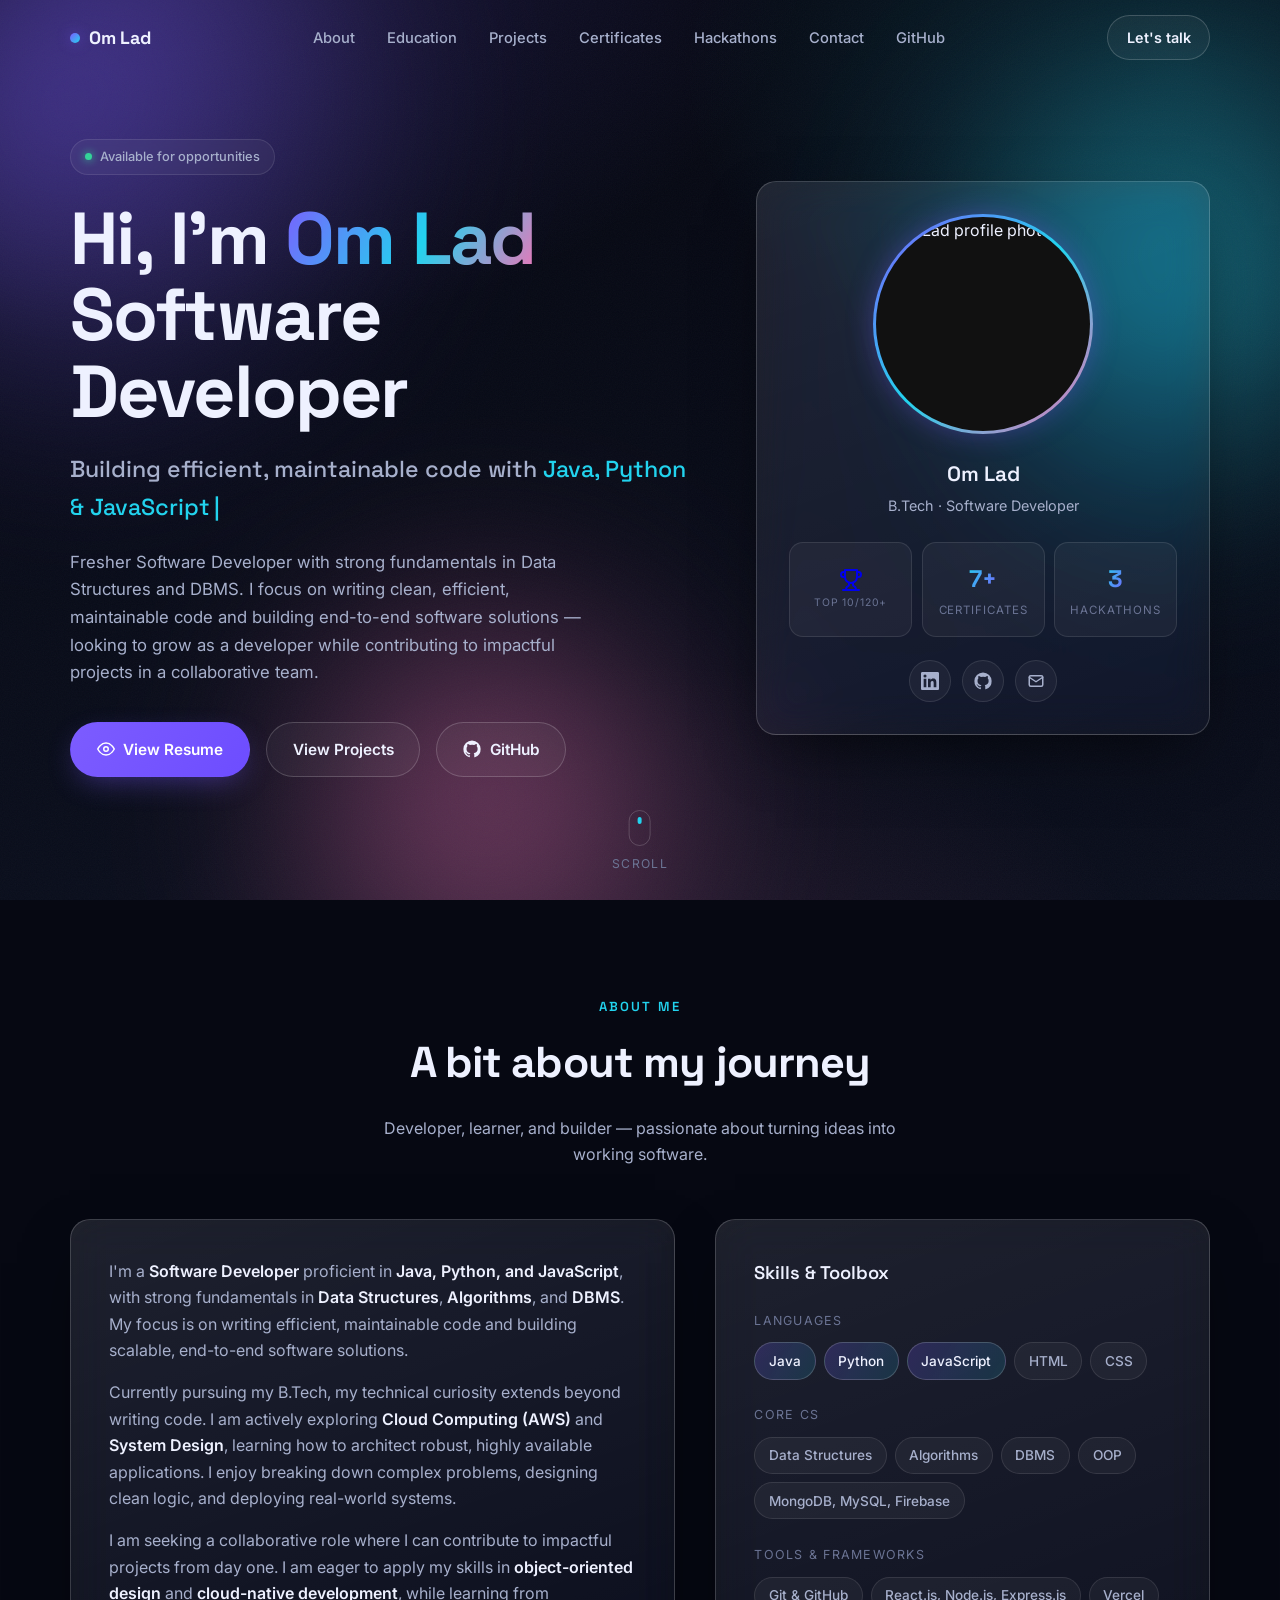
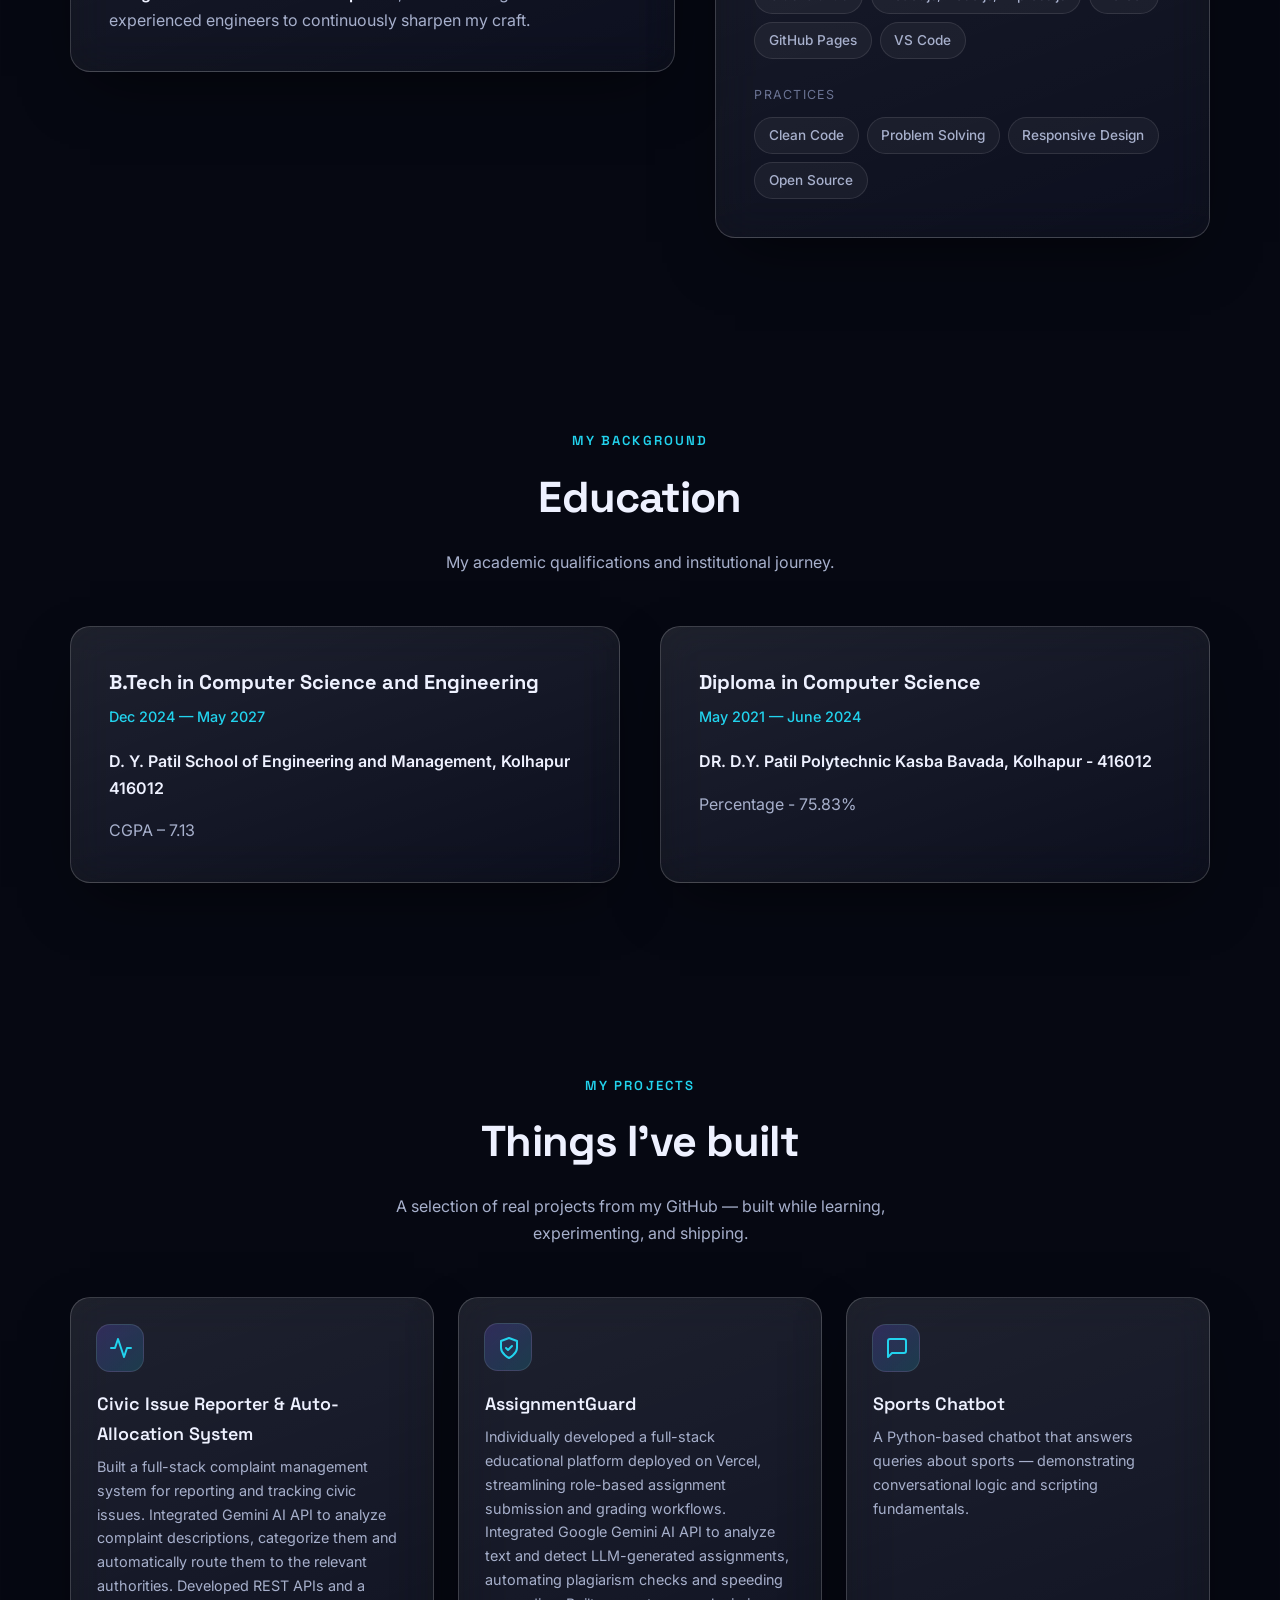
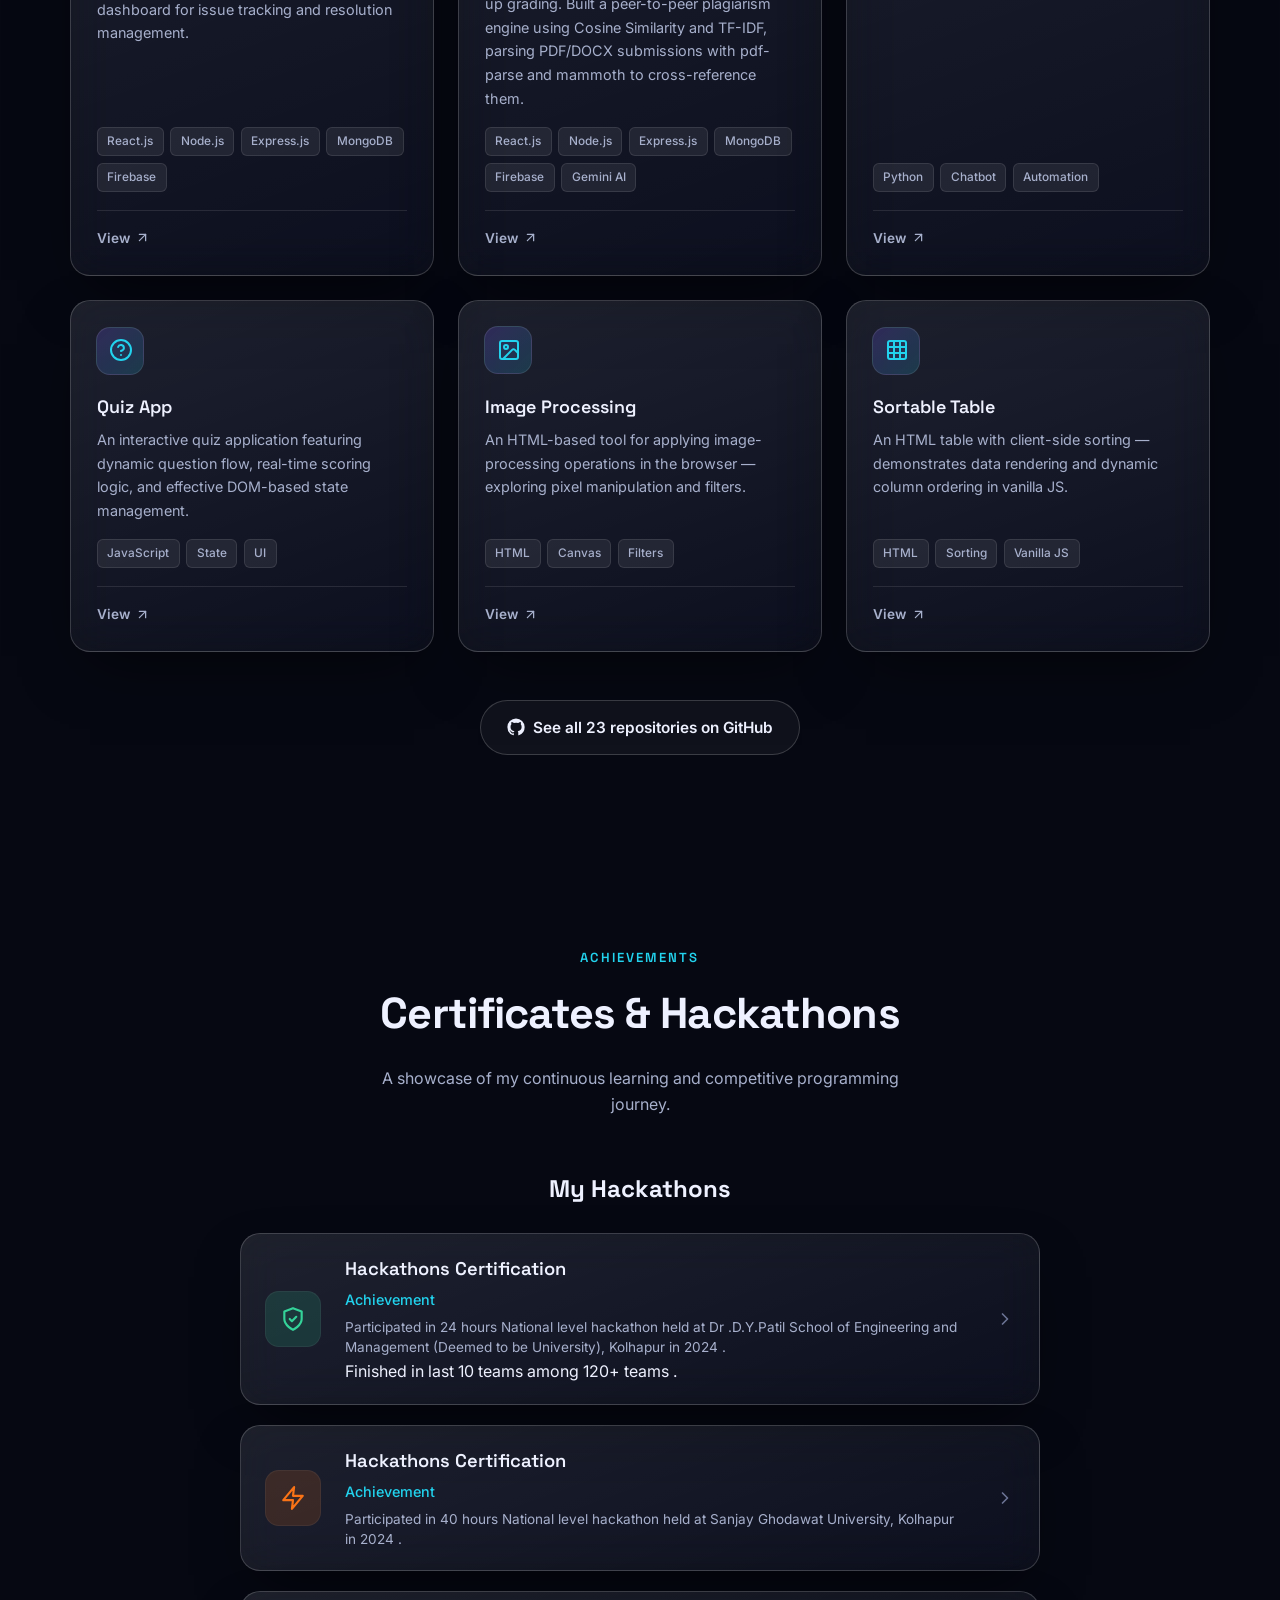
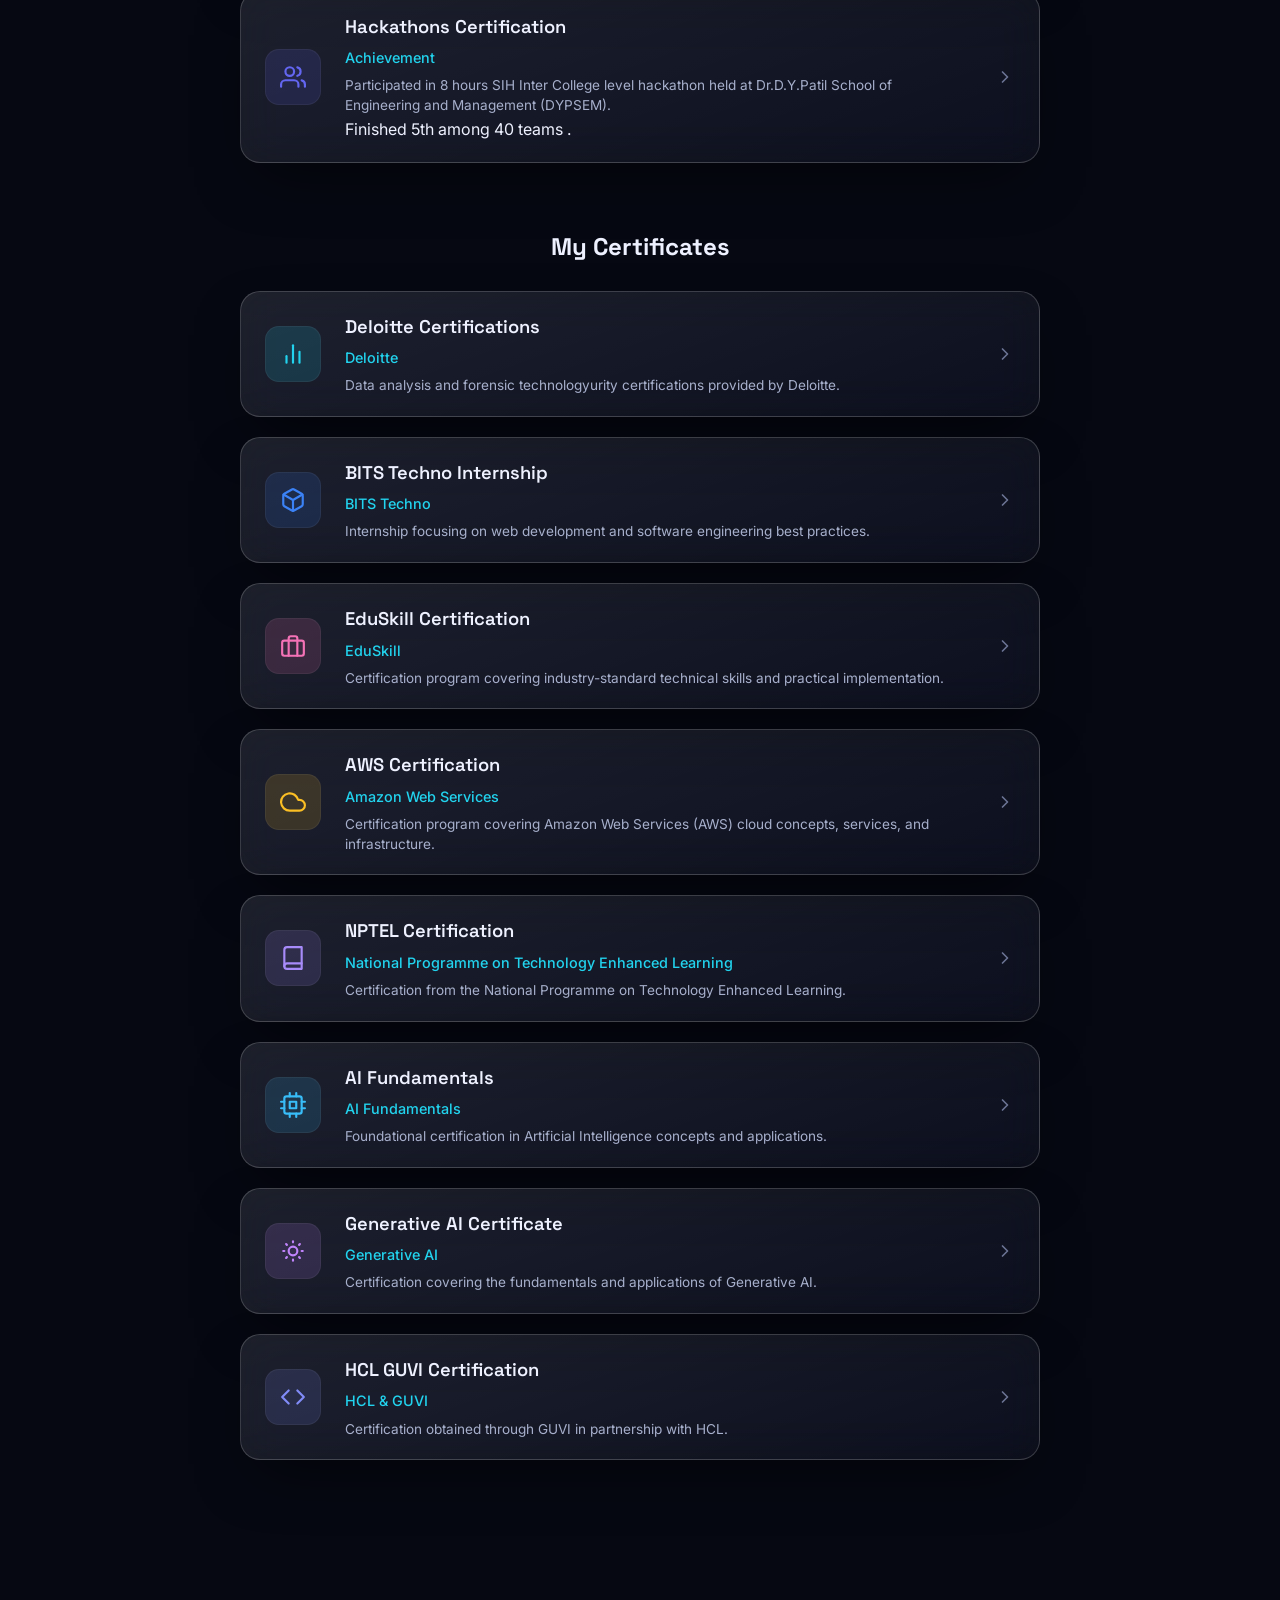
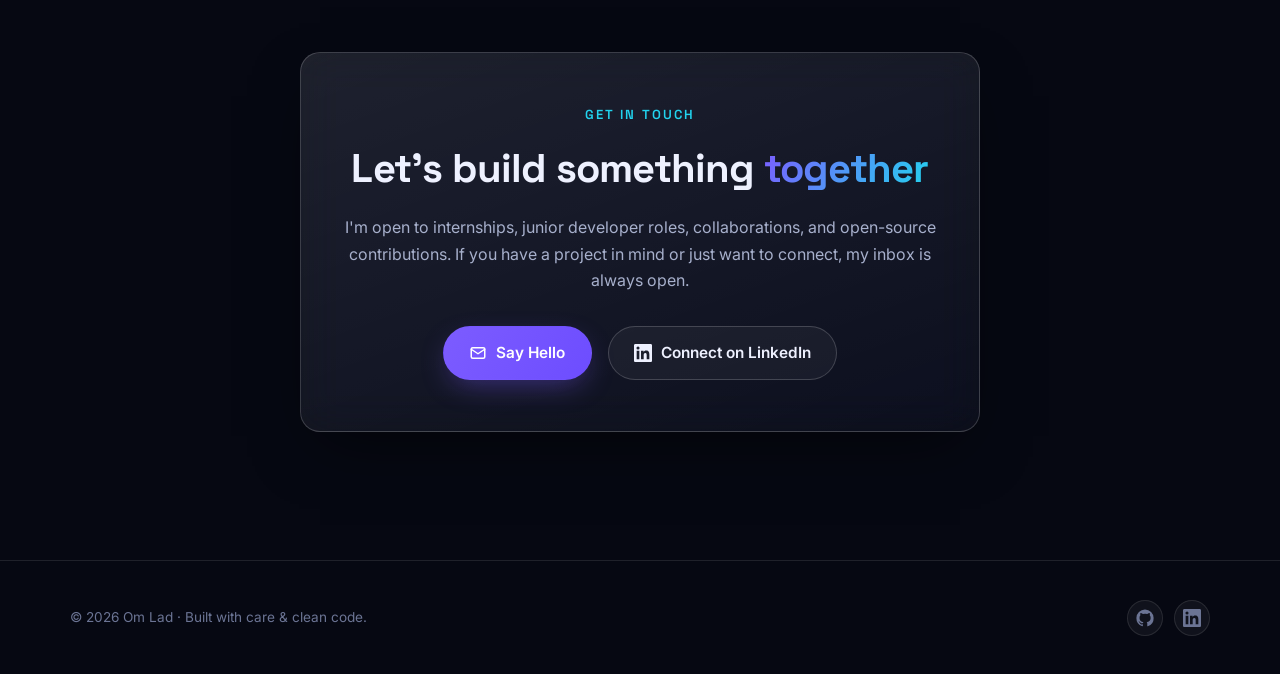
==== commit 63b2ac15: "Second fix" ====
--- a/index.html
+++ b/index.html
@@ -110,7 +110,7 @@
                   <path d="M18 2H6v7a6 6 0 0 0 12 0V2Z"></path>
                 </svg>
               </div>
-              <div class="lbl" style="font-size: 0.65rem;">Top 10/300+</div>
+              <div class="lbl" style="font-size: 0.65rem;">Top 10/120+</div>
             </a>
             <a href="#certificates" class="stat" aria-label="Certificates">
               <div class="num">7+</div>
@@ -122,7 +122,8 @@
             </a>
           </div>
           <div class="socials">
-            <a class="soc" href="https://linkedin.com/in/om-lad-ba0306325" target="_blank" rel="noopener" aria-label="LinkedIn">
+            <a class="soc" href="https://linkedin.com/in/om-lad-ba0306325" target="_blank" rel="noopener"
+              aria-label="LinkedIn">
               <svg viewBox="0 0 24 24" fill="currentColor">
                 <path
                   d="M20.45 20.45h-3.55v-5.57c0-1.33-.02-3.04-1.85-3.04-1.85 0-2.13 1.45-2.13 2.94v5.67H9.36V9h3.41v1.56h.05c.47-.9 1.64-1.85 3.37-1.85 3.6 0 4.27 2.37 4.27 5.45v6.29ZM5.34 7.43a2.06 2.06 0 1 1 0-4.12 2.06 2.06 0 0 1 0 4.12ZM7.12 20.45H3.56V9h3.56v11.45ZM22.22 0H1.77C.8 0 0 .78 0 1.74v20.52C0 23.22.8 24 1.77 24h20.45c.98 0 1.78-.78 1.78-1.74V1.74C24 .78 23.2 0 22.22 0Z" />
@@ -258,18 +259,23 @@
           shipping.</p>
       </div>
 
-      <div class="proj-grid" id="projGrid">        <article class="glass-card proj-card reveal d2">
+      <div class="proj-grid" id="projGrid">
+        <article class="glass-card proj-card reveal d2">
           <div class="proj-icon"><svg viewBox="0 0 24 24" fill="none" stroke="currentColor" stroke-width="2"
               stroke-linecap="round" stroke-linejoin="round">
               <path d="M22 12h-4l-3 9L9 3l-3 9H2" />
             </svg></div>
           <h3 class="proj-name">Civic Issue Reporter & Auto-Allocation System</h3>
-          <p class="proj-desc">Built a full-stack complaint management system for reporting and tracking civic issues. Integrated Gemini AI API to analyze complaint descriptions, categorize them and automatically route them to the relevant authorities. Developed REST APIs and a dashboard for issue tracking and resolution management.</p>
-          <div class="proj-tags"><span class="proj-tag">React.js</span><span class="proj-tag">Node.js</span><span class="proj-tag">Express.js</span><span class="proj-tag">MongoDB</span><span class="proj-tag">Firebase</span></div>
+          <p class="proj-desc">Built a full-stack complaint management system for reporting and tracking civic issues.
+            Integrated Gemini AI API to analyze complaint descriptions, categorize them and automatically route them to
+            the relevant authorities. Developed REST APIs and a dashboard for issue tracking and resolution management.
+          </p>
+          <div class="proj-tags"><span class="proj-tag">React.js</span><span class="proj-tag">Node.js</span><span
+              class="proj-tag">Express.js</span><span class="proj-tag">MongoDB</span><span
+              class="proj-tag">Firebase</span></div>
           <div class="proj-foot">
-            <a class="proj-link" href="#" target="_blank" rel="noopener">View <svg
-                viewBox="0 0 24 24" fill="none" stroke="currentColor" stroke-width="2" stroke-linecap="round"
-                stroke-linejoin="round">
+            <a class="proj-link" href="#" target="_blank" rel="noopener">View <svg viewBox="0 0 24 24" fill="none"
+                stroke="currentColor" stroke-width="2" stroke-linecap="round" stroke-linejoin="round">
                 <path d="M7 17 17 7" />
                 <path d="M7 7h10v10" />
               </svg></a>
@@ -283,8 +289,14 @@
               <path d="m9 12 2 2 4-4" />
             </svg></div>
           <h3 class="proj-name">AssignmentGuard</h3>
-          <p class="proj-desc">Individually developed a full-stack educational platform deployed on Vercel, streamlining role-based assignment submission and grading workflows. Integrated Google Gemini AI API to analyze text and detect LLM-generated assignments, automating plagiarism checks and speeding up grading. Built a peer-to-peer plagiarism engine using Cosine Similarity and TF-IDF, parsing PDF/DOCX submissions with pdf-parse and mammoth to cross-reference them.</p>
-          <div class="proj-tags"><span class="proj-tag">React.js</span><span class="proj-tag">Node.js</span><span class="proj-tag">Express.js</span><span class="proj-tag">MongoDB</span><span class="proj-tag">Firebase</span><span class="proj-tag">Gemini AI</span></div>
+          <p class="proj-desc">Individually developed a full-stack educational platform deployed on Vercel, streamlining
+            role-based assignment submission and grading workflows. Integrated Google Gemini AI API to analyze text and
+            detect LLM-generated assignments, automating plagiarism checks and speeding up grading. Built a peer-to-peer
+            plagiarism engine using Cosine Similarity and TF-IDF, parsing PDF/DOCX submissions with pdf-parse and
+            mammoth to cross-reference them.</p>
+          <div class="proj-tags"><span class="proj-tag">React.js</span><span class="proj-tag">Node.js</span><span
+              class="proj-tag">Express.js</span><span class="proj-tag">MongoDB</span><span
+              class="proj-tag">Firebase</span><span class="proj-tag">Gemini AI</span></div>
           <div class="proj-foot">
             <a class="proj-link" href="https://assignmetgurd.vercel.app/" target="_blank" rel="noopener">View <svg
                 viewBox="0 0 24 24" fill="none" stroke="currentColor" stroke-width="2" stroke-linecap="round"
@@ -512,7 +524,8 @@
               <div class="cert-info">
                 <h3 class="cert-name">Deloitte Certifications</h3>
                 <div class="cert-issuer">Deloitte</div>
-                <p class="cert-description">Data analysis and forensic technologyurity certifications provided by Deloitte.</p>
+                <p class="cert-description">Data analysis and forensic technologyurity certifications provided by
+                  Deloitte.</p>
               </div>
               <div class="cert-action">
                 <svg viewBox="0 0 24 24" fill="none" stroke="currentColor" stroke-width="2" stroke-linecap="round"
@@ -526,7 +539,9 @@
               <div class="cert-icon-wrap" style="--icon-bg: rgba(59, 130, 246, 0.15); --icon-color: #3b82f6;">
                 <svg viewBox="0 0 24 24" fill="none" stroke="currentColor" stroke-width="2" stroke-linecap="round"
                   stroke-linejoin="round">
-                  <path d="M21 16V8a2 2 0 0 0-1-1.73l-7-4a2 2 0 0 0-2 0l-7 4A2 2 0 0 0 3 8v8a2 2 0 0 0 1 1.73l7 4a2 2 0 0 0 2 0l7-4A2 2 0 0 0 21 16z"></path>
+                  <path
+                    d="M21 16V8a2 2 0 0 0-1-1.73l-7-4a2 2 0 0 0-2 0l-7 4A2 2 0 0 0 3 8v8a2 2 0 0 0 1 1.73l7 4a2 2 0 0 0 2 0l7-4A2 2 0 0 0 21 16z">
+                  </path>
                   <polyline points="3.27 6.96 12 12.01 20.73 6.96"></polyline>
                   <line x1="12" y1="22.08" x2="12" y2="12"></line>
                 </svg>
@@ -534,7 +549,8 @@
               <div class="cert-info">
                 <h3 class="cert-name">BITS Techno Internship</h3>
                 <div class="cert-issuer">BITS Techno</div>
-                <p class="cert-description">Internship focusing on web development and software engineering best practices.</p>
+                <p class="cert-description">Internship focusing on web development and software engineering best
+                  practices.</p>
               </div>
               <div class="cert-action">
                 <svg viewBox="0 0 24 24" fill="none" stroke="currentColor" stroke-width="2" stroke-linecap="round"
